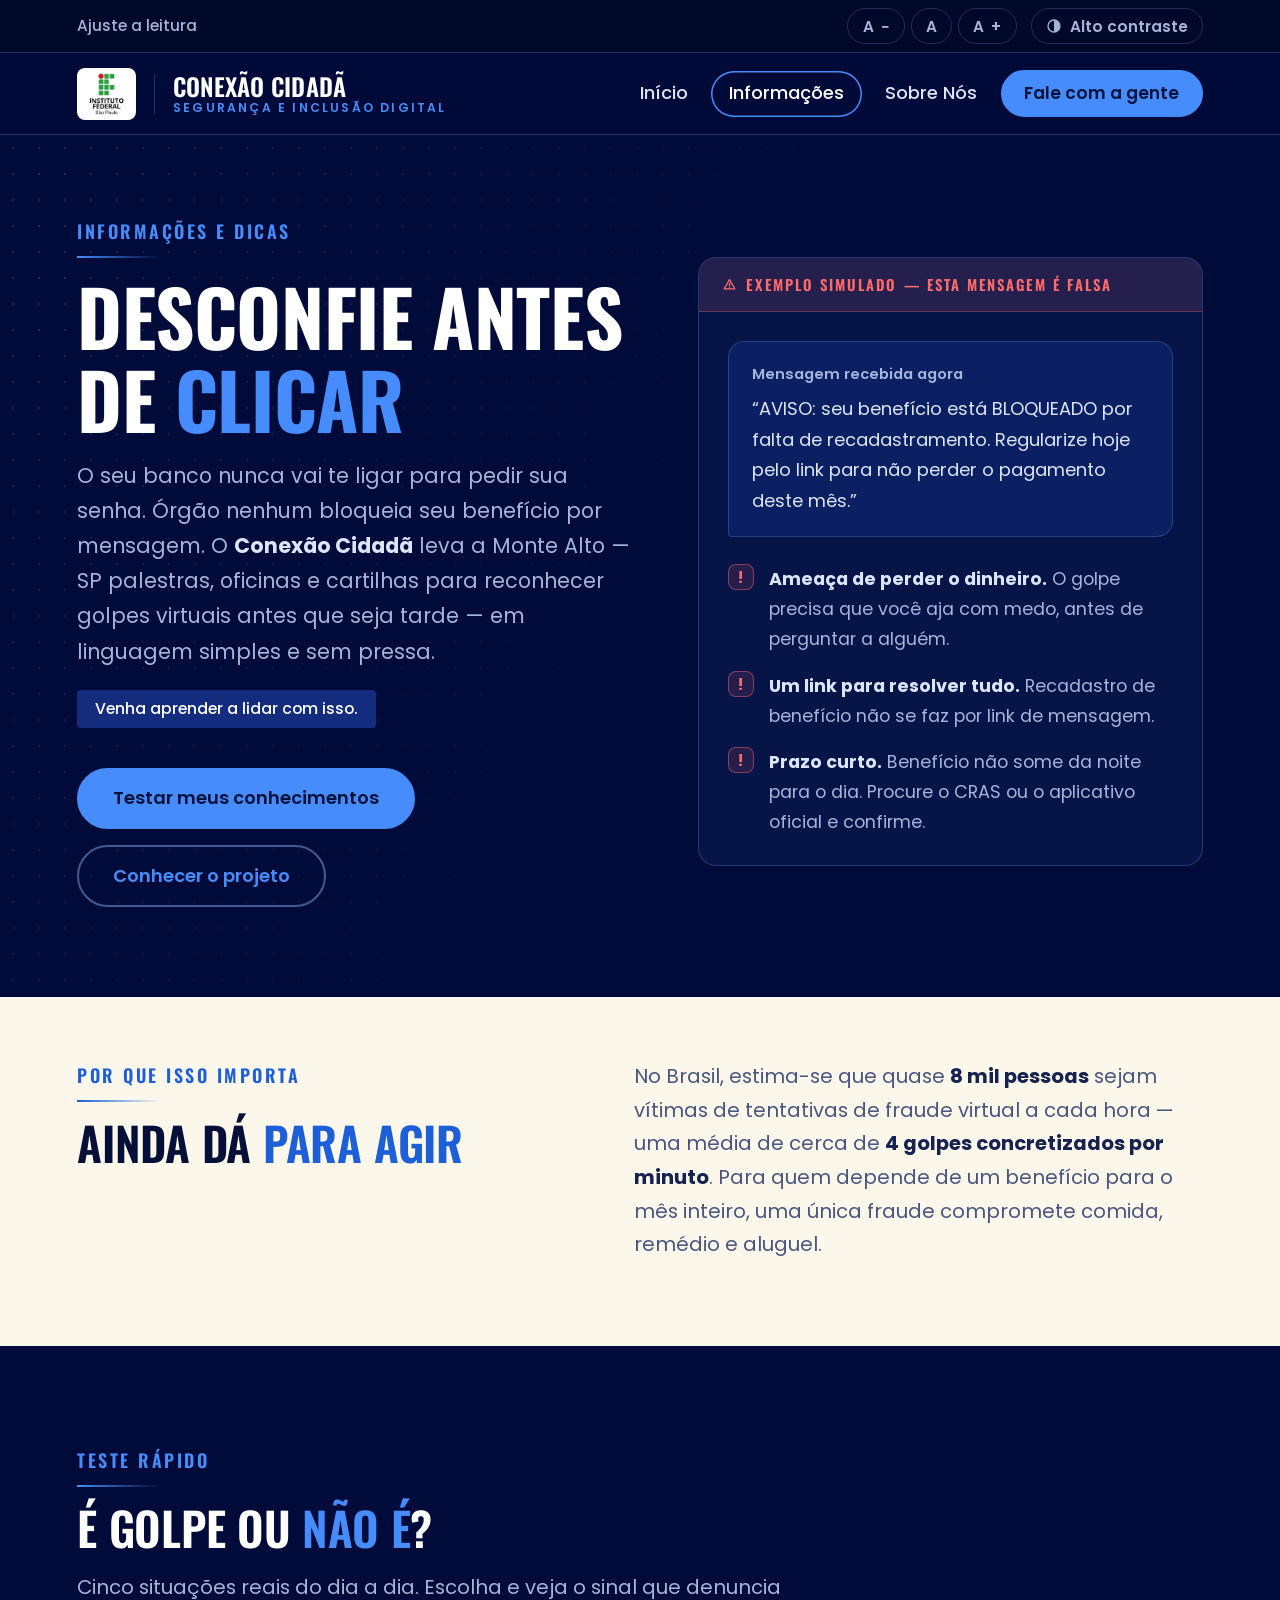
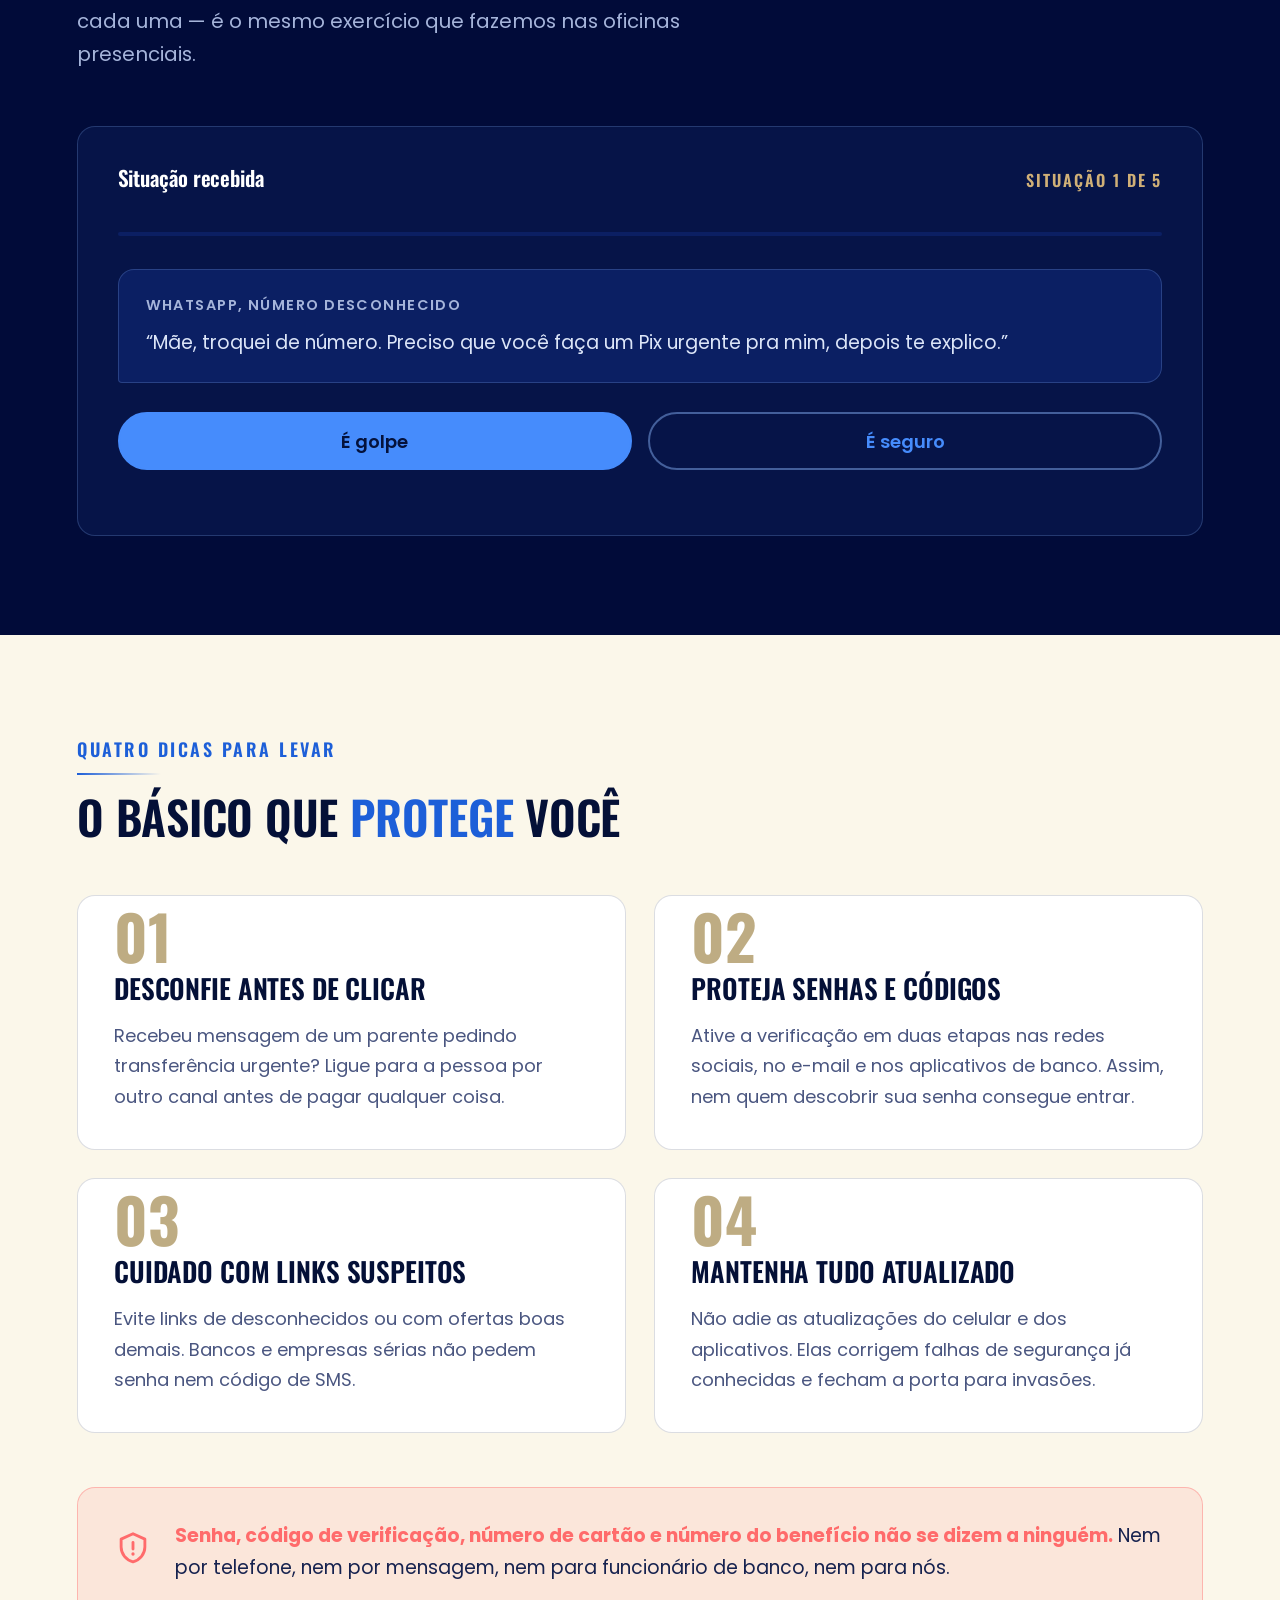
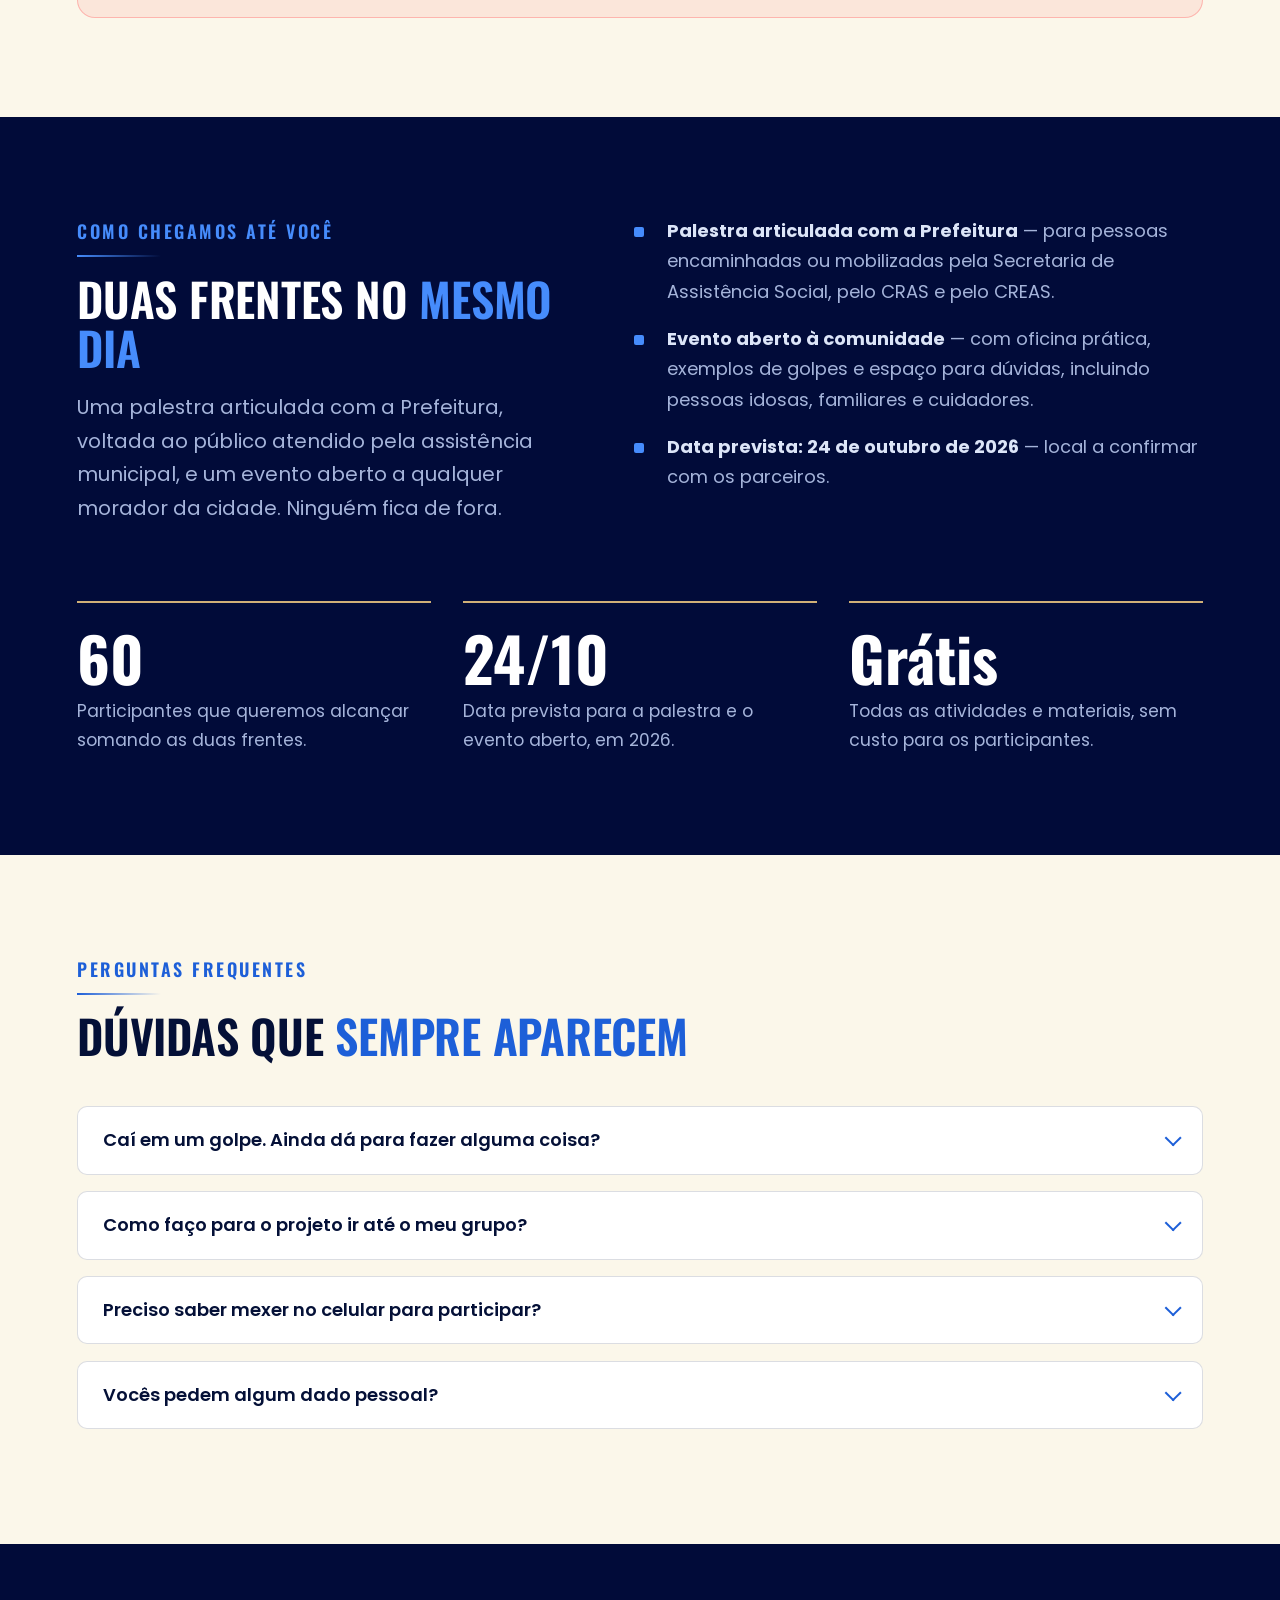
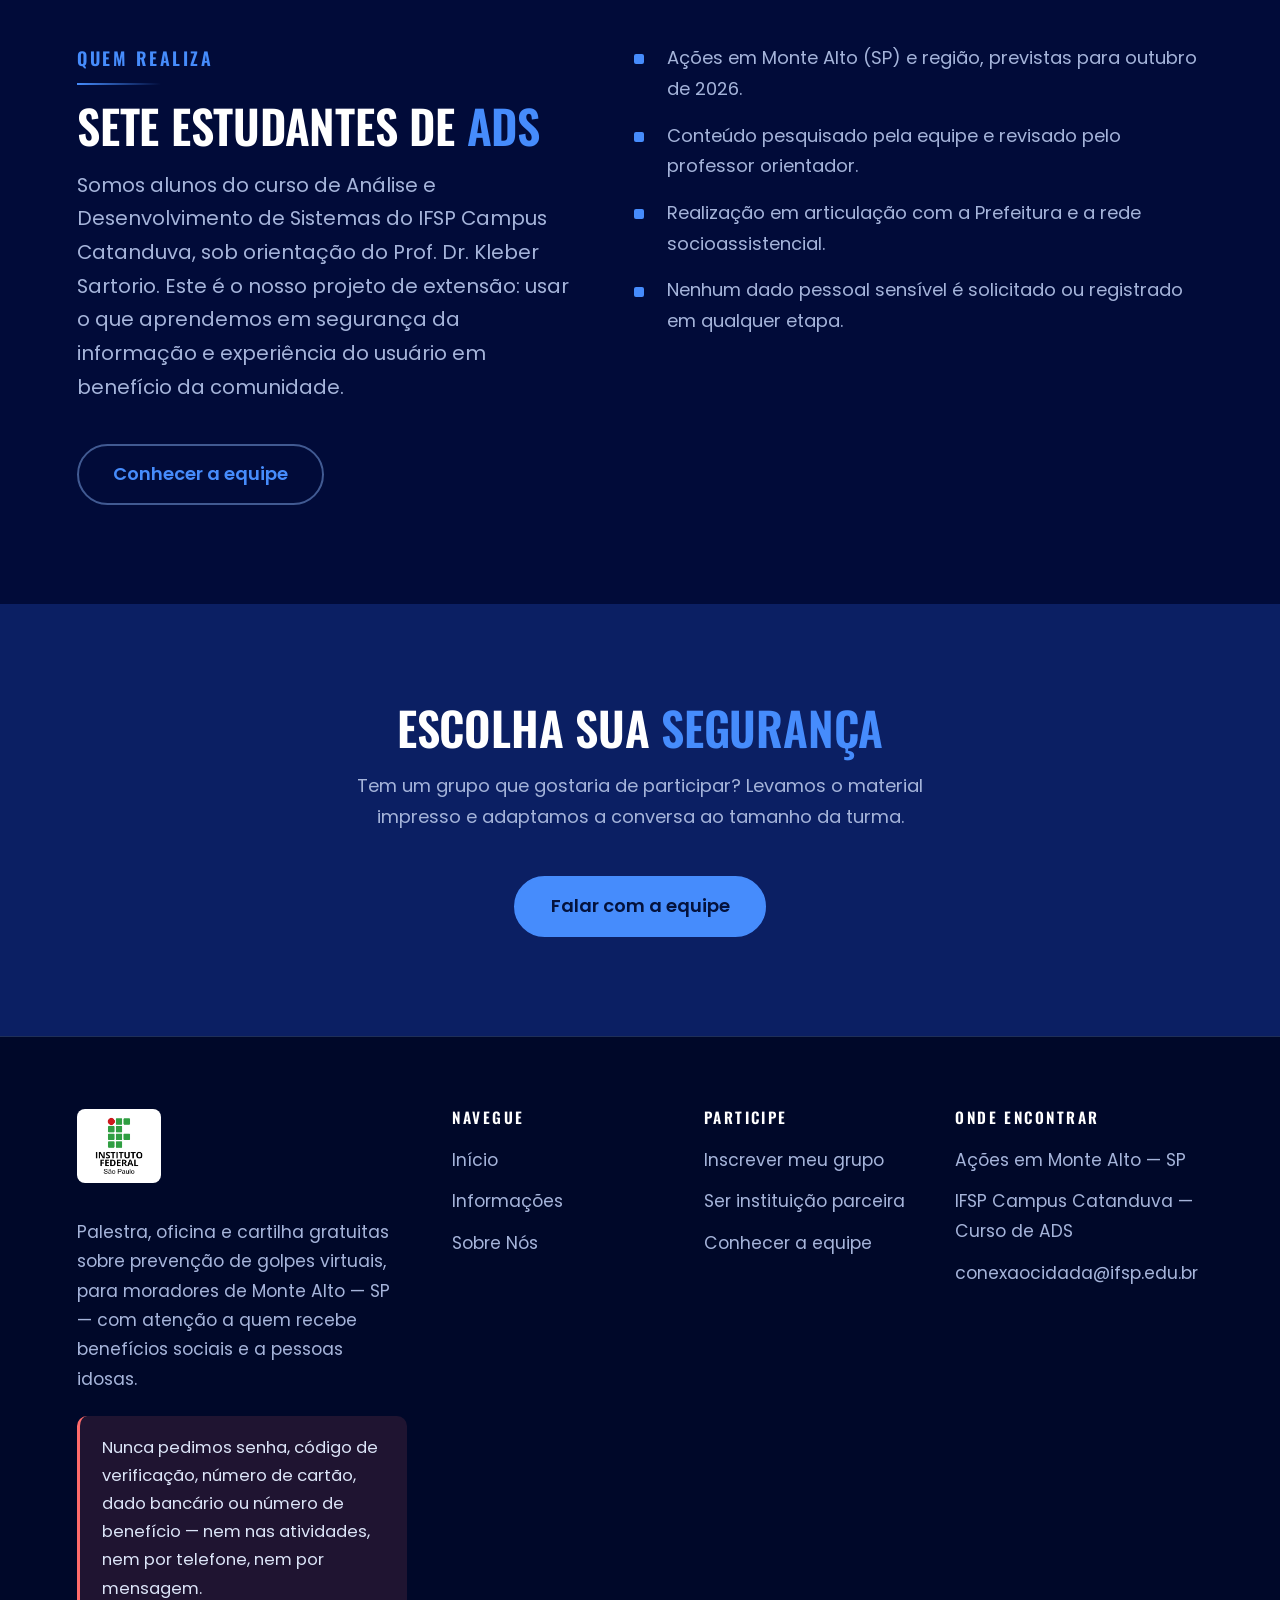
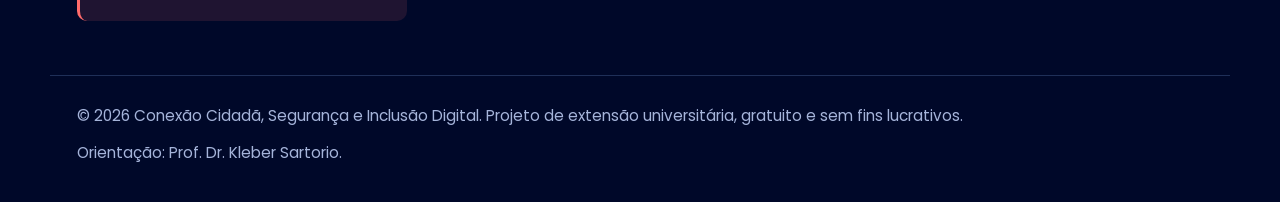
==== informacoes.html @ c086ee74 "Add files via upload" ====
<!DOCTYPE html>
<html lang="pt-BR">
<head>
<meta charset="UTF-8">
<meta name="viewport" content="width=device-width, initial-scale=1">
<meta name="description" content="Projeto de extensão do IFSP Catanduva que ensina moradores de Monte Alto-SP a reconhecer golpes virtuais e proteger dados, benefícios e dinheiro.">
<title>Informações — Conexão Cidadã</title>

<link rel="icon" href="img/favicon.ico" sizes="any">
<link rel="icon" href="img/favicon.png" type="image/png">
<link rel="apple-touch-icon" href="img/apple-touch-icon.png">
<meta name="theme-color" content="#010B39">

<link rel="preconnect" href="https://fonts.googleapis.com">
<link rel="preconnect" href="https://fonts.gstatic.com" crossorigin>
<link href="https://fonts.googleapis.com/css2?family=Oswald:wght@400;500;600;700&family=Poppins:wght@400;500;600;700&display=swap" rel="stylesheet">
<link rel="stylesheet" href="style.css">

<script>
/* Se uma imagem não carregar, tenta as outras extensões listadas em
   data-alternativas antes de desistir. Fica no <head> para funcionar
   mesmo que a imagem falhe antes do script.js carregar. */
function tentarOutraFoto(img) {
  var lista = (img.getAttribute("data-alternativas") || "").split(",").filter(Boolean);
  var i = parseInt(img.getAttribute("data-tentativa") || "0", 10);
  if (i < lista.length) {
    img.setAttribute("data-tentativa", i + 1);
    img.src = lista[i].trim();
  } else {
    var figura = img.closest("figure");
    if (figura) { figura.remove(); } else { img.remove(); }
  }
}
</script>
</head>
<body>

<a class="pular-link" href="#conteudo">Pular para o conteúdo</a>
<p id="aviso-acessibilidade" class="so-leitor-tela" role="status" aria-live="polite"></p>

<div class="barra-acesso">
  <div class="container barra-acesso__interna">
    <span class="barra-acesso__rotulo">Ajuste a leitura</span>
    <div class="controle-fonte" role="group" aria-label="Tamanho do texto">
      <button type="button" class="btn-acesso" data-fonte="diminuir" aria-label="Diminuir o tamanho do texto">A<span aria-hidden="true">−</span></button>
      <button type="button" class="btn-acesso" data-fonte="normal" aria-label="Voltar o texto ao tamanho normal">A</button>
      <button type="button" class="btn-acesso" data-fonte="aumentar" aria-label="Aumentar o tamanho do texto">A<span aria-hidden="true">+</span></button>
    </div>
    <button type="button" class="btn-acesso" data-contraste aria-pressed="false">
      <svg width="16" height="16" viewBox="0 0 24 24" fill="none" aria-hidden="true">
        <circle cx="12" cy="12" r="9" stroke="currentColor" stroke-width="2"/>
        <path d="M12 3.4a8.6 8.6 0 010 17.2z" fill="currentColor"/>
      </svg>
      Alto contraste
    </button>
  </div>
</div>

<header class="cabecalho">
  <div class="container cabecalho__interno">
    <div class="identidade">
      <span class="logo-ifsp"><img src="img/ifsp-logo.png" alt="Instituto Federal de São Paulo"></span>
      <span class="identidade__filete" aria-hidden="true"></span>
      <a class="marca" href="index.html">
        <span class="marca__texto"><strong>Conexão Cidadã</strong><small>Segurança e Inclusão Digital</small></span>
      </a>
    </div>
    <button type="button" class="botao-menu" data-menu aria-expanded="false" aria-controls="menu-principal">
      <span class="botao-menu__barras" aria-hidden="true"></span> Menu
    </button>
    <nav class="navegacao" id="menu-principal" aria-label="Navegação principal">
      <ul class="navegacao__lista">
        <li><a href="index.html" class="navegacao__link">Início</a></li><li><a href="informacoes.html" class="navegacao__link esta-ativo" aria-current="page">Informações</a></li><li><a href="sobrenos.html" class="navegacao__link">Sobre Nós</a></li><li><a href="mailto:conexaocidada@ifsp.edu.br" class="botao botao--pequeno">Fale com a gente</a></li>
      </ul>
    </nav>
  </div>
</header>

<main id="conteudo">

<!-- ============ ABERTURA ============ -->
<section class="abertura">
  <div class="container">
    <div class="abertura__grade">
      <div class="abertura__texto">
        <p class="rotulo">Informações e dicas</p>
        <h1 class="titulo-abertura">Desconfie antes<br>de <span class="realce">clicar</span></h1>
        <p class="texto-guia">
          O seu banco nunca vai te ligar para pedir sua senha. Órgão nenhum bloqueia seu benefício
          por mensagem. O <strong>Conexão Cidadã</strong> leva a Monte Alto — SP palestras, oficinas e cartilhas
          para reconhecer golpes virtuais antes que seja tarde — em linguagem simples e sem pressa.
        </p>
        <p><span class="etiqueta-solida">Venha aprender a lidar com isso.</span></p>
        <div class="acoes">
          <a class="botao" href="#quiz">Testar meus conhecimentos</a>
          <a class="botao botao--vazado" href="index.html">Conhecer o projeto</a>
        </div>
      </div>

      <div class="simulacao revelar">
        <p class="simulacao__topo">
          <svg width="15" height="15" viewBox="0 0 24 24" fill="none" aria-hidden="true">
            <path d="M12 4l8.5 15h-17L12 4z" stroke="currentColor" stroke-width="2" stroke-linejoin="round"/>
            <path d="M12 10v4" stroke="currentColor" stroke-width="2" stroke-linecap="round"/>
            <circle cx="12" cy="16.8" r="1" fill="currentColor"/>
          </svg>
          Exemplo simulado — esta mensagem é falsa
        </p>
        <div class="simulacao__corpo">
          <p class="simulacao__balao">
            <span class="simulacao__remetente">Mensagem recebida agora</span>
            “AVISO: seu benefício está BLOQUEADO por falta de recadastramento. Regularize hoje
            pelo link para não perder o pagamento deste mês.”
          </p>
          <ul class="simulacao__sinais">
            <li><strong>Ameaça de perder o dinheiro.</strong> O golpe precisa que você aja com medo, antes de perguntar a alguém.</li>
            <li><strong>Um link para resolver tudo.</strong> Recadastro de benefício não se faz por link de mensagem.</li>
            <li><strong>Prazo curto.</strong> Benefício não some da noite para o dia. Procure o CRAS ou o aplicativo oficial e confirme.</li>
          </ul>
        </div>
      </div>
    </div>
  </div>
</section>

<!-- ============ NÚMERO DE IMPACTO ============ -->
<section class="secao secao--compacta secao--clara">
  <div class="container">
    <div class="duas-colunas">
      <div class="duas-colunas__lado">
        <p class="rotulo">Por que isso importa</p>
        <h2 class="titulo-secao">Ainda dá <span class="realce">para agir</span></h2>
      </div>
      <div class="duas-colunas__lado">
        <p class="texto-guia">
          No Brasil, estima-se que quase <strong>8 mil pessoas</strong> sejam vítimas de tentativas de
          fraude virtual a cada hora — uma média de cerca de <strong>4 golpes concretizados por minuto</strong>.
          Para quem depende de um benefício para o mês inteiro, uma única fraude compromete comida,
          remédio e aluguel.
        </p>
      </div>
    </div>
  </div>
</section>

<!-- ============ QUIZ ============ -->
<section class="secao">
  <div class="container">
    <p class="rotulo">Teste rápido</p>
    <h2 class="titulo-secao titulo-secao--largo">É golpe ou <span class="realce">não é</span>?</h2>
    <p class="texto-guia">
      Cinco situações reais do dia a dia. Escolha e veja o sinal que denuncia cada uma —
      é o mesmo exercício que fazemos nas oficinas presenciais.
    </p>

    <div class="quiz" id="quiz">
      <div class="quiz__cabecalho">
        <h3 class="quiz__titulo" id="quiz-titulo">Situação recebida</h3>
        <span class="quiz__contador" data-contador>Situação 1 de 5</span>
      </div>
      <div class="quiz__barra"><div class="quiz__progresso" data-progresso></div></div>

      <div class="quiz__mensagem">
        <span class="quiz__canal" data-canal></span>
        <span data-texto tabindex="-1"></span>
      </div>

      <div class="quiz__opcoes" data-opcoes>
        <button type="button" class="botao" data-valor="golpe">É golpe</button>
        <button type="button" class="botao botao--vazado" data-valor="seguro">É seguro</button>
      </div>

      <div class="quiz__resposta" data-resposta hidden>
        <span class="quiz__veredito" data-veredito></span>
        <p class="quiz__explicacao" data-explicacao></p>
      </div>

      <div class="quiz__acoes" data-acoes hidden>
        <button type="button" class="botao" data-seguinte>Próxima situação</button>
      </div>

      <p class="quiz__placar" data-placar></p>
    </div>
  </div>
</section>

<!-- ============ DICAS ============ -->
<section class="secao secao--clara">
  <div class="container">
    <p class="rotulo">Quatro dicas para levar</p>
    <h2 class="titulo-secao titulo-secao--largo">O básico que <span class="realce">protege</span> você</h2>
    <div class="grade grade--2">
      <article class="cartao dica revelar">
            <span class="dica__numero" aria-hidden="true">01</span>
            <h3 class="dica__titulo">Desconfie antes de clicar</h3>
            <p>Recebeu mensagem de um parente pedindo transferência urgente? Ligue para a pessoa por outro canal antes de pagar qualquer coisa.</p>
          </article>
<article class="cartao dica revelar">
            <span class="dica__numero" aria-hidden="true">02</span>
            <h3 class="dica__titulo">Proteja senhas e códigos</h3>
            <p>Ative a verificação em duas etapas nas redes sociais, no e-mail e nos aplicativos de banco. Assim, nem quem descobrir sua senha consegue entrar.</p>
          </article>
<article class="cartao dica revelar">
            <span class="dica__numero" aria-hidden="true">03</span>
            <h3 class="dica__titulo">Cuidado com links suspeitos</h3>
            <p>Evite links de desconhecidos ou com ofertas boas demais. Bancos e empresas sérias não pedem senha nem código de SMS.</p>
          </article>
<article class="cartao dica revelar">
            <span class="dica__numero" aria-hidden="true">04</span>
            <h3 class="dica__titulo">Mantenha tudo atualizado</h3>
            <p>Não adie as atualizações do celular e dos aplicativos. Elas corrigem falhas de segurança já conhecidas e fecham a porta para invasões.</p>
          </article>
    </div>

    <div class="aviso">
      <span class="aviso__icone" aria-hidden="true">
        <svg width="38" height="38" viewBox="0 0 24 24" fill="none">
          <path d="M12 3l7.5 3.4v5c0 4.4-3.1 8.2-7.5 9.3-4.4-1.1-7.5-4.9-7.5-9.3v-5L12 3z" stroke="currentColor" stroke-width="1.8" stroke-linejoin="round"/>
          <path d="M12 8.5v4.2" stroke="currentColor" stroke-width="1.8" stroke-linecap="round"/>
          <circle cx="12" cy="15.8" r="1.05" fill="currentColor"/>
        </svg>
      </span>
      <p>
        <strong>Senha, código de verificação, número de cartão e número do benefício não se dizem a ninguém.</strong>
        Nem por telefone, nem por mensagem, nem para funcionário de banco, nem para nós.
      </p>
    </div>
  </div>
</section>

<!-- ============ DUAS FRENTES ============ -->
<section class="secao">
  <div class="container">
    <div class="duas-colunas">
      <div class="duas-colunas__lado">
        <p class="rotulo">Como chegamos até você</p>
        <h2 class="titulo-secao">Duas frentes no <span class="realce">mesmo dia</span></h2>
        <p class="texto-guia">
          Uma palestra articulada com a Prefeitura, voltada ao público atendido pela assistência
          municipal, e um evento aberto a qualquer morador da cidade. Ninguém fica de fora.
        </p>
      </div>
      <div class="duas-colunas__lado">
        <ul class="lista-marcada">
          <li><strong>Palestra articulada com a Prefeitura</strong> — para pessoas encaminhadas ou mobilizadas pela Secretaria de Assistência Social, pelo CRAS e pelo CREAS.</li>
          <li><strong>Evento aberto à comunidade</strong> — com oficina prática, exemplos de golpes e espaço para dúvidas, incluindo pessoas idosas, familiares e cuidadores.</li>
          <li><strong>Data prevista: 24 de outubro de 2026</strong> — local a confirmar com os parceiros.</li>
        </ul>
      </div>
    </div>

    <div class="numeros">
      <div class="numero revelar"><span class="numero__valor">60</span><p class="numero__rotulo">Participantes que queremos alcançar somando as duas frentes.</p></div>
      <div class="numero revelar"><span class="numero__valor">24/10</span><p class="numero__rotulo">Data prevista para a palestra e o evento aberto, em 2026.</p></div>
      <div class="numero revelar"><span class="numero__valor">Grátis</span><p class="numero__rotulo">Todas as atividades e materiais, sem custo para os participantes.</p></div>
    </div>
  </div>
</section>

<!-- ============ PERGUNTAS ============ -->
<section class="secao secao--clara">
  <div class="container">
    <p class="rotulo">Perguntas frequentes</p>
    <h2 class="titulo-secao titulo-secao--largo">Dúvidas que <span class="realce">sempre aparecem</span></h2>
    <div style="margin-top:2.5rem">
      <details class="pergunta">
            <summary>Caí em um golpe. Ainda dá para fazer alguma coisa?</summary>
            <div class="pergunta__corpo"><p>Dá, e quanto antes melhor. Ligue para o seu banco pelo número do cartão ou do extrato e peça o bloqueio e a contestação. Registre um boletim de ocorrência — pode ser feito pela delegacia eletrônica. Troque as senhas das contas envolvidas a partir de outro aparelho. E avise a família e os amigos, porque golpistas costumam usar sua conta para abordar seus contatos.</p><p>Cair em um golpe não é burrice. Essas fraudes são construídas para funcionar justamente com pessoas atentas, usando pressa e medo.</p></div>
          </details>
<details class="pergunta">
            <summary>Como faço para o projeto ir até o meu grupo?</summary>
            <div class="pergunta__corpo"><p>Escreva para <a href="mailto:conexaocidada@ifsp.edu.br">conexaocidada@ifsp.edu.br</a> contando quantas pessoas são, onde vocês se reúnem e qual o melhor horário. Atendemos grupos da rede socioassistencial, centros de convivência, igrejas, associações e grupos de bairro. Tudo é gratuito.</p></div>
          </details>
<details class="pergunta">
            <summary>Preciso saber mexer no celular para participar?</summary>
            <div class="pergunta__corpo"><p>Não. As atividades começam do começo e seguem no ritmo de quem está aprendendo. Quem quiser pode levar o próprio celular para treinar durante a oficina, mas não é obrigatório — quem preferir só assistir e levar a cartilha impressa também aproveita.</p></div>
          </details>
<details class="pergunta">
            <summary>Vocês pedem algum dado pessoal?</summary>
            <div class="pergunta__corpo"><p>Não pedimos senha, código de verificação, número de cartão, dado bancário, número de benefício nem documento — em nenhuma etapa, inclusive nos formulários de avaliação. Todos os exemplos usados nas oficinas são fictícios. Se alguém pedir esses dados em nosso nome, é golpe.</p></div>
          </details>
    </div>
  </div>
</section>

<!-- ============ QUEM REALIZA ============ -->
<section class="secao">
  <div class="container">
    <div class="duas-colunas">
      <div class="duas-colunas__lado">
        <p class="rotulo">Quem realiza</p>
        <h2 class="titulo-secao">Sete estudantes de <span class="realce">ADS</span></h2>
        <p class="texto-guia">
          Somos alunos do curso de Análise e Desenvolvimento de Sistemas do IFSP Campus Catanduva,
          sob orientação do Prof. Dr. Kleber Sartorio. Este é o nosso projeto de extensão: usar o que aprendemos
          em segurança da informação e experiência do usuário em benefício da comunidade.
        </p>
        <div class="acoes"><a class="botao botao--vazado" href="sobrenos.html">Conhecer a equipe</a></div>
      </div>
      <div class="duas-colunas__lado">
        <ul class="lista-marcada">
          <li>Ações em Monte Alto (SP) e região, previstas para outubro de 2026.</li>
          <li>Conteúdo pesquisado pela equipe e revisado pelo professor orientador.</li>
          <li>Realização em articulação com a Prefeitura e a rede socioassistencial.</li>
          <li>Nenhum dado pessoal sensível é solicitado ou registrado em qualquer etapa.</li>
        </ul>
      </div>
    </div>
  </div>
</section>

<!-- ============ CHAMADA ============ -->
<section class="secao secao--chamada">
  <div class="container chamada">
    <h2 class="titulo-secao chamada__titulo">Escolha sua <span class="realce">segurança</span></h2>
    <p class="chamada__texto">
      Tem um grupo que gostaria de participar? Levamos o material impresso e adaptamos a conversa
      ao tamanho da turma.
    </p>
    <a class="botao" href="mailto:conexaocidada@ifsp.edu.br?subject=Inscrever%20meu%20grupo">Falar com a equipe</a>
  </div>
</section>
</main>

<footer class="rodape">
  <div class="container rodape__topo">
    <div>
      <p class="rodape__logo"><span class="logo-ifsp"><img src="img/ifsp-logo.png" alt="Instituto Federal de São Paulo"></span></p>
      <p class="rodape__texto">
        Palestra, oficina e cartilha gratuitas sobre prevenção de golpes virtuais, para moradores
        de Monte Alto — SP — com atenção a quem recebe benefícios sociais e a pessoas idosas.
      </p>
      <p class="rodape__aviso">
        Nunca pedimos senha, código de verificação, número de cartão, dado bancário ou número de
        benefício — nem nas atividades, nem por telefone, nem por mensagem.
      </p>
    </div>
    <div>
      <h2 class="rodape__titulo">Navegue</h2>
      <ul class="rodape__lista">
        <li><a href="index.html">Início</a></li><li><a href="informacoes.html">Informações</a></li><li><a href="sobrenos.html">Sobre Nós</a></li>
      </ul>
    </div>
    <div>
      <h2 class="rodape__titulo">Participe</h2>
      <ul class="rodape__lista">
        <li><a href="mailto:conexaocidada@ifsp.edu.br?subject=Inscrever%20meu%20grupo">Inscrever meu grupo</a></li>
        <li><a href="mailto:conexaocidada@ifsp.edu.br?subject=Quero%20ser%20parceiro">Ser instituição parceira</a></li>
        <li><a href="sobrenos.html#equipe">Conhecer a equipe</a></li>
      </ul>
    </div>
    <div>
      <h2 class="rodape__titulo">Onde encontrar</h2>
      <ul class="rodape__lista">
        <li>Ações em Monte Alto — SP</li>
        <li>IFSP Campus Catanduva — Curso de ADS</li>
        <li><a href="mailto:conexaocidada@ifsp.edu.br">conexaocidada@ifsp.edu.br</a></li>
      </ul>
    </div>
  </div>
  <div class="container rodape__base">
    <p>© 2026 Conexão Cidadã, Segurança e Inclusão Digital. Projeto de extensão universitária, gratuito e sem fins lucrativos.</p>
    <p>Orientação: Prof. Dr. Kleber Sartorio.</p>
  </div>
</footer>

<script src="script.js"></script>
</body>
</html>
---- style.css ----
/* =========================================================
   CONEXÃO CIDADÃ — SEGURANÇA E INCLUSÃO DIGITAL
   Estética a partir do material de divulgação do projeto:
   azul-marinho profundo, azul elétrico e títulos condensados.

   01. Variáveis      06. Cabeçalho e menu   11. Rodapé
   02. Papéis de cor  07. Abertura           12. Animações
   03. Base           08. Blocos de conteúdo 13. Responsivo
   04. Tipografia     09. Quiz               14. Alto contraste
   05. Botões         10. Perguntas
   ========================================================= */

/* ---------------- 01. VARIÁVEIS ---------------- */
:root {
    --marinho-900: #010B39;
    --marinho-800: #061448;
    --marinho-700: #0B1F63;
    --marinho-600: #142C7E;
    --azul:        #468CFC;
    --azul-claro:  #8FBAFF;
    --creme:       #FBF7EA;
    --creme-2:     #F2ECD9;
    --vermelho:    #FF6B6B;
    --verde-ok:    #4ADE9B;
    --dourado:     #D0B077;   /* detalhe vindo da versão dourada das artes */
    --dourado-esc: #8A6A1F;

    --fonte-titulo: "Oswald", "Arial Narrow", sans-serif;
    --fonte-texto:  "Poppins", "Segoe UI", Arial, sans-serif;

    --largura: 1180px;
    --raio:    18px;
    --raio-p:  10px;
}

/* ---------------- 02. PAPÉIS DE COR ----------------
   Todo o site usa só as variáveis desta seção. O modo de
   alto contraste (seção 14) reescreve apenas elas.       */
:root {
    --sup-pagina:  var(--marinho-900);
    --sup-cartao:  var(--marinho-800);
    --sup-alta:    var(--marinho-700);
    --sup-clara:   var(--creme);

    --txt-titulo:  #FFFFFF;
    --txt-corpo:   #DCE5F8;
    --txt-suave:   #A5B4DA;
    --destaque:    var(--azul);

    --borda:       rgba(143, 186, 255, .22);
    --borda-forte: rgba(143, 186, 255, .45);

    --acao-fundo:  var(--azul);
    --acao-texto:  #04123C;
    --acao-hover:  #7FB4FF;

    --alerta:       var(--vermelho);
    --alerta-fundo: rgba(255, 107, 107, .12);
    --ok:           var(--verde-ok);
    --ok-fundo:     rgba(74, 222, 155, .12);

    --foco: #8FBAFF;

    /* Regra da paleta: azul é ação e navegação, dourado marca números
       (contagens, etapas, progresso). Nada além disso usa dourado. */
    --marcador: var(--dourado);
}

/* Seções de fundo claro invertem os papéis */
.secao--clara {
    --sup-pagina: var(--creme);
    --sup-cartao: #FFFFFF;
    --sup-alta:   var(--creme-2);
    --txt-titulo: #041037;
    --txt-corpo:  #16224F;
    --txt-suave:  #4A5680;
    --destaque:   #1D5FD8;
    --borda:      rgba(4, 16, 55, .14);
    --borda-forte: rgba(4, 16, 55, .3);
    --acao-texto: #FFFFFF;
    --acao-fundo: #1D5FD8;
    --acao-hover: #04123C;
    --marcador: var(--dourado-esc);   /* dourado escuro para contrastar no creme */
    background-color: var(--creme);
    color: var(--txt-corpo);
}

/* ---------------- 03. BASE ---------------- */
*, *::before, *::after { box-sizing: border-box; }

html {
    font-size: 112.5%;          /* 18px: o público lê melhor assim */
    scroll-behavior: smooth;
    scroll-padding-top: 6rem;
}

body {
    margin: 0;
    background-color: var(--marinho-900);
    color: var(--txt-corpo);
    font-family: var(--fonte-texto);
    font-size: 1rem;
    line-height: 1.7;
    -webkit-font-smoothing: antialiased;
}

img { max-width: 100%; height: auto; display: block; }

/* O atributo hidden precisa vencer qualquer display definido aqui */
[hidden] { display: none !important; }
a { color: var(--destaque); }

:focus-visible {
    outline: 3px solid var(--foco);
    outline-offset: 3px;
    border-radius: 4px;
}

.pular-link {
    position: absolute;
    left: -9999px;
    top: 0;
    z-index: 999;
    background-color: var(--azul);
    color: #04123C;
    font-weight: 600;
    padding: .9rem 1.4rem;
    border-radius: 0 0 var(--raio-p) 0;
}
.pular-link:focus { left: 0; }

.so-leitor-tela {
    position: absolute;
    width: 1px; height: 1px;
    padding: 0; margin: -1px;
    overflow: hidden;
    clip: rect(0 0 0 0);
    white-space: nowrap;
}

@media (prefers-reduced-motion: reduce) {
    html { scroll-behavior: auto; }
    *, *::before, *::after {
        animation-duration: .001ms !important;
        transition-duration: .001ms !important;
    }
}

/* ---------------- 04. TIPOGRAFIA ---------------- */
.container {
    width: 100%;
    max-width: var(--largura);
    margin: 0 auto;
    padding: 0 1.5rem;
}

.secao { padding: 5.5rem 0; position: relative; }
.secao--compacta { padding: 3.5rem 0; }

h1, h2, h3 {
    font-family: var(--fonte-titulo);
    color: var(--txt-titulo);
    font-weight: 600;
    line-height: 1.08;
    letter-spacing: -.005em;
    margin: 0 0 1rem;
}

.titulo-abertura {
    font-size: clamp(2.6rem, 6vw, 4.4rem);
    font-weight: 700;
    text-transform: uppercase;
}
.titulo-secao {
    font-size: clamp(1.9rem, 3.6vw, 2.9rem);
    font-weight: 600;
    text-transform: uppercase;
    max-width: 20ch;
}
.duas-colunas .titulo-secao, .titulo-secao--largo { max-width: none; }

/* Palavra destacada dentro do título, como no material impresso */
.realce { color: var(--destaque); }

/* Rótulo condensado com filete, igual ao "DICA 1" das artes */
.rotulo {
    font-family: var(--fonte-titulo);
    font-size: 1rem;
    font-weight: 600;
    letter-spacing: .14em;
    text-transform: uppercase;
    color: var(--destaque);
    margin: 0 0 .9rem;
}
.rotulo::after {
    content: "";
    display: block;
    width: 84px;
    height: 2px;
    margin-top: .5rem;
    background-image: linear-gradient(to right, var(--destaque), transparent);
}

/* Etiqueta sólida sobre fundo azul, como "Venha aprender a lidar com isso." */
.etiqueta-solida {
    display: inline-block;
    background-color: var(--marinho-600);
    color: #FFFFFF;
    font-size: .88rem;
    font-weight: 500;
    padding: .3rem 1rem;
    border-radius: 4px;
}
.secao--clara .etiqueta-solida { background-color: #1D5FD8; }

p { margin: 0 0 1.2rem; }
.texto-guia { font-size: 1.1rem; color: var(--txt-suave); max-width: 60ch; }
.texto-guia strong { color: var(--txt-corpo); }
.lista-limpa { list-style: none; margin: 0; padding: 0; }

.grade { display: grid; gap: 1.6rem; margin-top: 3rem; }
.grade--2 { grid-template-columns: repeat(2, 1fr); }
.grade--3 { grid-template-columns: repeat(3, 1fr); }
.grade--4 { grid-template-columns: repeat(4, 1fr); }

.duas-colunas {
    display: grid;
    grid-template-columns: 1fr 1.15fr;
    gap: 3.5rem;
    align-items: start;
}
.duas-colunas__lado > :first-child { margin-top: 0; }
.acoes { display: flex; flex-wrap: wrap; gap: .9rem; margin-top: 2.2rem; }

/* ---------------- 05. BOTÕES ---------------- */
.botao {
    display: inline-flex;
    align-items: center;
    justify-content: center;
    gap: .5rem;
    min-height: 52px;
    padding: .75rem 1.9rem;
    background-color: var(--acao-fundo);
    color: var(--acao-texto);
    font-family: var(--fonte-texto);
    font-size: 1rem;
    font-weight: 600;
    text-decoration: none;
    border: 2px solid var(--acao-fundo);
    border-radius: 999px;
    cursor: pointer;
    transition: background-color .2s ease, border-color .2s ease, transform .2s ease;
}
.botao:hover { background-color: var(--acao-hover); border-color: var(--acao-hover); transform: translateY(-2px); }
.botao--vazado { background-color: transparent; color: var(--destaque); border-color: var(--borda-forte); }
.botao--vazado:hover { background-color: transparent; border-color: var(--destaque); color: var(--acao-hover); }
.botao--pequeno { min-height: 44px; padding: .4rem 1.2rem; font-size: .95rem; }

/* ---------------- 06. CABEÇALHO E MENU ---------------- */
.barra-acesso {
    background-color: #000829;
    border-bottom: 1px solid var(--borda);
    font-size: .85rem;
    color: var(--txt-suave);
}
.barra-acesso__interna {
    display: flex;
    align-items: center;
    gap: .8rem;
    flex-wrap: wrap;
    padding-top: .45rem;
    padding-bottom: .45rem;
}
.barra-acesso__rotulo { margin-right: auto; font-weight: 500; }
.controle-fonte { display: flex; gap: .3rem; }

.btn-acesso {
    display: inline-flex;
    align-items: center;
    gap: .4rem;
    min-height: 36px;
    padding: .2rem .8rem;
    background-color: transparent;
    border: 1px solid var(--borda);
    border-radius: 999px;
    color: inherit;
    font-family: var(--fonte-texto);
    font-size: .85rem;
    font-weight: 600;
    cursor: pointer;
}
.btn-acesso:hover { background-color: rgba(143,186,255,.14); color: #FFFFFF; }
.btn-acesso[aria-pressed="true"] { background-color: var(--azul); color: #04123C; border-color: var(--azul); }

.cabecalho {
    position: sticky;
    top: 0;
    z-index: 60;
    background-color: rgba(1, 11, 57, .92);
    backdrop-filter: blur(10px);
    border-bottom: 1px solid var(--borda);
}
.cabecalho__interno {
    display: flex;
    align-items: center;
    justify-content: space-between;
    gap: 1rem;
    padding-top: .8rem;
    padding-bottom: .8rem;
}

.identidade { display: flex; align-items: center; gap: 1rem; }
.logo-ifsp {
    display: block;
    background-color: #FFFFFF;
    border-radius: 8px;
    padding: 5px;
    flex: none;
}
.logo-ifsp img { height: 42px; width: auto; }
.identidade__filete { width: 1px; height: 40px; background-color: var(--borda); flex: none; }

.marca { display: inline-flex; text-decoration: none; color: #FFFFFF; }
.marca__texto { display: flex; flex-direction: column; line-height: 1.15; }
.marca__texto strong {
    font-family: var(--fonte-titulo);
    font-size: 1.35rem;
    font-weight: 600;
    text-transform: uppercase;
    letter-spacing: .01em;
}
.marca__texto small {
    font-size: .68rem;
    font-weight: 600;
    letter-spacing: .18em;
    text-transform: uppercase;
    color: var(--azul);
}

.navegacao__lista { display: flex; align-items: center; gap: .3rem; list-style: none; margin: 0; padding: 0; }
.navegacao__link {
    display: inline-flex;
    align-items: center;
    min-height: 46px;
    padding: .3rem 1rem;
    border-radius: 999px;
    color: var(--txt-corpo);
    font-weight: 500;
    text-decoration: none;
}
.navegacao__link:hover { background-color: rgba(143,186,255,.12); color: #FFFFFF; }
.navegacao__link.esta-ativo { color: #FFFFFF; box-shadow: inset 0 0 0 1.5px var(--azul); }

.botao-menu {
    display: none;
    align-items: center;
    gap: .6rem;
    min-height: 46px;
    padding: .3rem 1.1rem;
    background-color: rgba(143,186,255,.12);
    border: 1px solid var(--borda);
    border-radius: 999px;
    color: #FFFFFF;
    font-family: var(--fonte-texto);
    font-size: 1rem;
    font-weight: 600;
    cursor: pointer;
}
.botao-menu__barras,
.botao-menu__barras::before,
.botao-menu__barras::after {
    display: block; width: 20px; height: 2px;
    background-color: currentColor; border-radius: 2px;
}
.botao-menu__barras { position: relative; }
.botao-menu__barras::before, .botao-menu__barras::after { content: ""; position: absolute; left: 0; }
.botao-menu__barras::before { top: -6px; }
.botao-menu__barras::after { top: 6px; }

/* ---------------- 07. ABERTURA ---------------- */
.abertura { padding: 4.5rem 0 5rem; position: relative; overflow: hidden; }

/* Grade de pontos discreta, como nas artes de divulgação */
.abertura::before {
    content: "";
    position: absolute;
    inset: 0;
    background-image: radial-gradient(circle, rgba(143,186,255,.16) 1.4px, transparent 1.4px);
    background-size: 26px 26px;
    -webkit-mask-image: linear-gradient(115deg, #000 0%, transparent 55%);
            mask-image: linear-gradient(115deg, #000 0%, transparent 55%);
    pointer-events: none;
}
.abertura > .container { position: relative; }
.abertura__grade { display: grid; grid-template-columns: 1.05fr .95fr; gap: 3.5rem; align-items: center; }
.abertura__texto .texto-guia { font-size: 1.15rem; }

/* ---------------- 08. BLOCOS DE CONTEÚDO ---------------- */
.cartao {
    background-color: var(--sup-cartao);
    border: 1px solid var(--borda);
    border-radius: var(--raio);
    padding: 2rem;
    transition: border-color .2s ease, transform .2s ease;
}
.cartao:hover { border-color: var(--borda-forte); transform: translateY(-3px); }
.cartao__icone {
    display: grid; place-items: center;
    width: 50px; height: 50px;
    border-radius: 14px;
    background-color: rgba(70,140,252,.16);
    color: var(--destaque);
    margin-bottom: 1.2rem;
}
.cartao__titulo { font-size: 1.4rem; text-transform: uppercase; }
.cartao p { margin-bottom: 0; color: var(--txt-suave); }
.cartao--alerta { border-color: rgba(255,107,107,.4); background-color: var(--alerta-fundo); }
.cartao--alerta .cartao__icone { background-color: rgba(255,107,107,.18); color: var(--alerta); }
.cartao--alerta .cartao__titulo { color: var(--alerta); }

/* Numeração grande, como as "DICAS" do carrossel */
.dica { position: relative; padding-top: .5rem; }
.dica__numero {
    font-family: var(--fonte-titulo);
    font-size: 3.4rem;
    font-weight: 700;
    line-height: 1;
    color: var(--marcador);
    opacity: .55;
    display: block;
    margin-bottom: .4rem;
}
.dica__titulo { font-size: 1.5rem; text-transform: uppercase; }
.dica p { color: var(--txt-suave); margin-bottom: 0; }

/* Mensagem falsa comentada */
.simulacao {
    background-color: var(--sup-cartao);
    border: 1px solid var(--borda);
    border-radius: var(--raio);
    overflow: hidden;
}
.simulacao__topo {
    display: flex; align-items: center; gap: .5rem;
    margin: 0;
    padding: .8rem 1.3rem;
    background-color: var(--alerta-fundo);
    border-bottom: 1px solid rgba(255,107,107,.3);
    color: var(--alerta);
    font-family: var(--fonte-titulo);
    font-size: .82rem;
    font-weight: 600;
    letter-spacing: .14em;
    text-transform: uppercase;
}
.simulacao__corpo { padding: 1.6rem; }
.simulacao__balao {
    background-color: var(--sup-alta);
    border: 1px solid var(--borda);
    border-radius: 16px 16px 16px 4px;
    padding: 1.1rem 1.3rem;
    margin: 0 0 1.5rem;
    color: var(--txt-corpo);
}
.simulacao__remetente {
    display: block;
    font-size: .82rem; font-weight: 600;
    color: var(--txt-suave);
    margin-bottom: .4rem;
}
.simulacao__sinais { list-style: none; margin: 0; padding: 0; display: grid; gap: .9rem; }
.simulacao__sinais li { position: relative; padding-left: 2.3rem; color: var(--txt-suave); font-size: .98rem; }
.simulacao__sinais li::before {
    content: "!";
    position: absolute; left: 0; top: 0;
    display: grid; place-items: center;
    width: 26px; height: 26px;
    border-radius: 8px;
    background-color: var(--alerta-fundo);
    border: 1px solid rgba(255,107,107,.45);
    color: var(--alerta);
    font-weight: 700; font-size: .85rem;
}
.simulacao__sinais strong { color: var(--txt-corpo); }

/* Aviso destacado */
.aviso {
    display: grid;
    grid-template-columns: auto 1fr;
    gap: 1.3rem;
    align-items: center;
    background-color: var(--alerta-fundo);
    border: 1px solid rgba(255,107,107,.4);
    border-radius: var(--raio);
    padding: 1.8rem 2rem;
    margin-top: 3rem;
}
.aviso__icone { color: var(--alerta); }
.aviso p { margin: 0; font-size: 1.05rem; color: var(--txt-corpo); }
.aviso strong { color: var(--alerta); }

/* Números */
.numeros { display: grid; grid-template-columns: repeat(3, 1fr); gap: 1.8rem; margin-top: 3rem; }
.numero { border-top: 2px solid var(--marcador); padding-top: 1.3rem; }
.numero__valor {
    display: block;
    font-family: var(--fonte-titulo);
    font-size: clamp(2.4rem, 5vw, 3.4rem);
    font-weight: 700;
    line-height: 1;
    color: var(--txt-titulo);
    margin-bottom: .5rem;
}
.numero__rotulo { margin: 0; color: var(--txt-suave); font-size: .96rem; }

/* Lista com marcador quadrado */
.lista-marcada { list-style: none; margin: 1.4rem 0 0; padding: 0; display: grid; gap: .9rem; }
.lista-marcada li { position: relative; padding-left: 1.8rem; color: var(--txt-suave); }
.lista-marcada li::before {
    content: ""; position: absolute; left: 0; top: .62em;
    width: 10px; height: 10px; border-radius: 2px;
    background-color: var(--destaque);
}
.lista-marcada strong { color: var(--txt-corpo); }

/* Objetivos numerados */
.objetivos {
    list-style: none; counter-reset: obj;
    margin: 3rem 0 0; padding: 0;
    display: grid; grid-template-columns: 1fr 1fr; gap: 1.8rem 3rem;
}
.objetivos li { counter-increment: obj; position: relative; padding-left: 3.4rem; color: var(--txt-suave); }
.objetivos li::before {
    content: counter(obj, decimal-leading-zero);
    position: absolute; left: 0; top: -.15em;
    font-family: var(--fonte-titulo); font-size: 1.5rem; font-weight: 700;
    color: var(--marcador);
}

/* Linha do tempo */
.fases { list-style: none; margin: 3rem 0 0; padding: 0; }
.fase { position: relative; padding: 0 0 2.4rem 2.3rem; border-left: 1px solid var(--borda); }
.fase:last-child { padding-bottom: 0; border-left-color: transparent; }
.fase::before {
    content: ""; position: absolute; left: -7px; top: .35em;
    width: 13px; height: 13px; border-radius: 3px;
    background-color: var(--marcador);
    box-shadow: 0 0 0 5px var(--sup-pagina);
}
.fase__periodo {
    display: block;
    font-family: var(--fonte-titulo);
    font-size: .85rem; font-weight: 600;
    letter-spacing: .12em; text-transform: uppercase;
    color: var(--marcador);
    margin-bottom: .3rem;
}
.fase__titulo { font-size: 1.35rem; text-transform: uppercase; }
.fase p { margin: 0; color: var(--txt-suave); }

/* Pessoas */
.pessoa {
    background-color: var(--sup-cartao);
    border: 1px solid var(--borda);
    border-radius: var(--raio);
    padding: 1.7rem;
}
.pessoa__topo { display: flex; align-items: center; gap: 1.1rem; margin-bottom: 1.1rem; }
.pessoa__foto {
    position: relative;
    display: grid; place-items: center;
    width: 72px; height: 72px;
    border-radius: 18px;
    overflow: hidden;
    background-color: var(--marinho-600);
    color: #FFFFFF;
    font-family: var(--fonte-titulo);
    font-size: 1.7rem; font-weight: 700;
    flex: none;
}
.pessoa__foto img { position: absolute; inset: 0; width: 100%; height: 100%; object-fit: cover; object-position: center 25%; }
.pessoa__nome { font-size: 1.2rem; margin-bottom: .15rem; text-transform: none; }
.pessoa__funcao {
    margin: 0;
    font-family: var(--fonte-titulo);
    font-size: .8rem; font-weight: 600;
    letter-spacing: .12em; text-transform: uppercase;
    color: var(--destaque);
}
.pessoa__bio { margin: 0; color: var(--txt-suave); font-size: .96rem; }
.pessoa--orientador { border-color: var(--borda-forte); }

/* Parceiros e ODS */
.parceiro {
    background-color: var(--sup-cartao);
    border: 1px solid var(--borda);
    border-left: 3px solid var(--destaque);
    border-radius: var(--raio-p);
    padding: 1.3rem 1.5rem;
}
.parceiro__nome { font-size: 1.1rem; margin-bottom: .3rem; text-transform: none; }
.parceiro__papel { margin: 0 0 .8rem; color: var(--txt-suave); font-size: .95rem; }
.lista-parceiros { display: grid; gap: 1rem; }
.etiqueta-pendente {
    display: inline-block;
    padding: .15rem .8rem;
    border-radius: 999px;
    border: 1px solid var(--borda-forte);
    color: var(--txt-suave);
    font-size: .8rem; font-weight: 500;
}
.ods { border-top: 2px solid var(--marcador); padding-top: 1.3rem; }
.ods__numero {
    display: block;
    font-family: var(--fonte-titulo);
    font-size: .85rem; font-weight: 600;
    letter-spacing: .14em; text-transform: uppercase;
    color: var(--marcador);
    margin-bottom: .3rem;
}
.ods__nome { font-size: 1.35rem; text-transform: uppercase; }
.ods p { margin: 0; color: var(--txt-suave); }

/* Faixa de foto larga */
.faixa-foto {
    margin: 3.5rem 0 0;
    border-radius: var(--raio);
    overflow: hidden;
    border: 1px solid var(--borda);
    background-color: var(--sup-cartao);
}
.faixa-foto img { width: 100%; height: auto; }
.faixa-foto figcaption {
    padding: 1rem 1.4rem;
    background-color: var(--sup-alta);
    color: var(--txt-suave);
    font-family: var(--fonte-titulo);
    font-size: .85rem;
    letter-spacing: .12em;
    text-transform: uppercase;
}

/* Chamada final */
.secao--chamada { background-color: var(--marinho-700); }
.chamada { text-align: center; }
.chamada__titulo { max-width: 22ch; margin-left: auto; margin-right: auto; }
.chamada__texto { color: var(--txt-suave); max-width: 54ch; margin: 0 auto 2.4rem; }

/* ---------------- 09. QUIZ "É GOLPE?" ---------------- */
.quiz {
    background-color: var(--sup-cartao);
    border: 1px solid var(--borda);
    border-radius: var(--raio);
    padding: 2.2rem;
    margin-top: 3rem;
}
.quiz__cabecalho {
    display: flex; align-items: baseline; justify-content: space-between;
    gap: 1rem; flex-wrap: wrap;
    margin-bottom: 1.4rem;
}
.quiz__contador {
    font-family: var(--fonte-titulo);
    font-size: .9rem; font-weight: 600;
    letter-spacing: .12em; text-transform: uppercase;
    color: var(--marcador);
}
.quiz__barra { height: 4px; border-radius: 999px; background-color: var(--sup-alta); overflow: hidden; margin-bottom: 1.8rem; }
.quiz__progresso { height: 100%; width: 0; background-color: var(--marcador); transition: width .35s ease; }

.quiz__mensagem {
    background-color: var(--sup-alta);
    border: 1px solid var(--borda);
    border-radius: 16px 16px 16px 4px;
    padding: 1.3rem 1.5rem;
    margin-bottom: 1.6rem;
    font-size: 1.05rem;
    color: var(--txt-corpo);
}
.quiz__canal {
    display: block;
    font-size: .8rem; font-weight: 600;
    letter-spacing: .1em; text-transform: uppercase;
    color: var(--txt-suave);
    margin-bottom: .5rem;
}
.quiz__opcoes { display: flex; gap: .9rem; flex-wrap: wrap; }
.quiz__opcoes .botao { flex: 1 1 200px; }

.quiz__resposta {
    margin-top: 1.6rem;
    padding: 1.3rem 1.5rem;
    border-radius: var(--raio-p);
    border: 1px solid var(--borda);
}
.quiz__resposta[hidden] { display: none; }
.quiz__resposta--certo  { background-color: var(--ok-fundo); border-color: rgba(74,222,155,.45); }
.quiz__resposta--errado { background-color: var(--alerta-fundo); border-color: rgba(255,107,107,.45); }
.quiz__veredito {
    display: block;
    font-family: var(--fonte-titulo);
    font-size: 1.2rem; font-weight: 600;
    text-transform: uppercase;
    margin-bottom: .4rem;
}
.quiz__resposta--certo  .quiz__veredito { color: var(--ok); }
.quiz__resposta--errado .quiz__veredito { color: var(--alerta); }
.quiz__explicacao { margin: 0 0 1.2rem; color: var(--txt-corpo); }
.quiz__acoes { margin-top: 1.6rem; }
.quiz__placar { margin-top: 1.4rem; color: var(--txt-suave); font-size: .95rem; }

/* ---------------- 10. PERGUNTAS FREQUENTES ---------------- */
.pergunta {
    border: 1px solid var(--borda);
    border-radius: var(--raio-p);
    background-color: var(--sup-cartao);
    margin-bottom: .9rem;
    overflow: hidden;
}
.pergunta > summary {
    display: flex; align-items: center; justify-content: space-between; gap: 1rem;
    min-height: 56px;
    padding: 1rem 1.4rem;
    cursor: pointer;
    font-weight: 600;
    color: var(--txt-titulo);
    list-style: none;
}
.pergunta > summary::-webkit-details-marker { display: none; }
.pergunta > summary::after {
    content: "";
    flex: none;
    width: 12px; height: 12px;
    border-right: 2px solid var(--destaque);
    border-bottom: 2px solid var(--destaque);
    transform: rotate(45deg) translateY(-3px);
    transition: transform .2s ease;
}
.pergunta[open] > summary::after { transform: rotate(-135deg) translateY(-3px); }
.pergunta > summary:hover { background-color: rgba(143,186,255,.08); }
.pergunta__corpo { padding: 0 1.4rem 1.3rem; color: var(--txt-suave); }
.pergunta__corpo > :last-child { margin-bottom: 0; }

/* ---------------- 11. RODAPÉ ---------------- */
.rodape {
    background-color: #000829;
    border-top: 1px solid var(--borda);
    padding-top: 4rem;
    color: var(--txt-suave);
}
.rodape__topo {
    display: grid;
    grid-template-columns: 1.6fr 1fr 1fr 1.2fr;
    gap: 2.5rem;
    padding-bottom: 3rem;
}
.rodape__logo { margin-bottom: 1.4rem; }
.rodape__logo .logo-ifsp { display: inline-block; padding: 8px; }
.rodape__logo .logo-ifsp img { height: 58px; }
.rodape__texto { font-size: .96rem; max-width: 38ch; }
.rodape__aviso {
    margin: 0;
    padding: 1rem 1.2rem;
    border-radius: var(--raio-p);
    background-color: var(--alerta-fundo);
    border-left: 3px solid var(--alerta);
    color: var(--txt-corpo);
    font-size: .92rem;
    max-width: 40ch;
}
.rodape__titulo {
    color: #FFFFFF;
    font-family: var(--fonte-titulo);
    font-size: .85rem; font-weight: 600;
    letter-spacing: .16em; text-transform: uppercase;
    margin-bottom: 1.1rem;
}
.rodape__lista { list-style: none; margin: 0; padding: 0; }
.rodape__lista li { margin-bottom: .7rem; font-size: .96rem; }
.rodape__lista a { color: var(--txt-suave); text-decoration: none; border-bottom: 1px solid transparent; }
.rodape__lista a:hover { color: #FFFFFF; border-bottom-color: var(--azul); }
.rodape__base {
    display: flex; justify-content: space-between; flex-wrap: wrap; gap: .6rem;
    padding-top: 1.5rem; padding-bottom: 2rem;
    border-top: 1px solid var(--borda);
    font-size: .85rem;
}
.rodape__base p { margin: 0; }

/* ---------------- 12. ANIMAÇÕES ---------------- */
.revelar { opacity: 0; transform: translateY(22px); transition: opacity .6s ease, transform .6s ease; }
.revelar.esta-visivel { opacity: 1; transform: none; }
@media (prefers-reduced-motion: reduce) {
    .revelar { opacity: 1; transform: none; }
}

/* ---------------- 13. RESPONSIVO ---------------- */
@media (max-width: 1000px) {
    .grade--4 { grid-template-columns: repeat(2, 1fr); }
    .grade--3 { grid-template-columns: repeat(2, 1fr); }
    .abertura__grade, .duas-colunas { grid-template-columns: 1fr; gap: 2.5rem; }
    .objetivos { grid-template-columns: 1fr; }
    .rodape__topo { grid-template-columns: repeat(2, 1fr); }
}
@media (max-width: 760px) {
    .botao-menu { display: inline-flex; }
    .navegacao { display: none; width: 100%; order: 3; }
    .navegacao.esta-aberto { display: block; }
    .navegacao__lista {
        flex-direction: column; align-items: stretch; gap: .2rem;
        padding: .8rem 0 .4rem;
        border-top: 1px solid var(--borda);
        margin-top: .8rem;
    }
    .navegacao__link { min-height: 54px; border-radius: var(--raio-p); }
    .navegacao__lista .botao { margin-top: .6rem; }
    .cabecalho__interno { flex-wrap: wrap; }
    .logo-ifsp img { height: 34px; }
    .marca__texto strong { font-size: 1.1rem; }

    .secao { padding: 3.5rem 0; }
    .abertura { padding: 3rem 0 3.5rem; }
    .grade--2, .grade--3, .grade--4 { grid-template-columns: 1fr; }
    .numeros { grid-template-columns: 1fr; }
    .aviso { grid-template-columns: 1fr; }
    .quiz { padding: 1.5rem; }
    .barra-acesso__rotulo { width: 100%; margin-right: 0; }
}
@media (max-width: 520px) {
    .rodape__topo { grid-template-columns: 1fr; }
    .identidade__filete { display: none; }
}

/* ---------------- 14. ALTO CONTRASTE ----------------
   Reescreve só os papéis da seção 02, então vale para
   o site inteiro, inclusive as seções claras.           */
body.alto-contraste,
body.alto-contraste .secao--clara {
    --sup-pagina: #000000;
    --sup-cartao: #000000;
    --sup-alta:   #1A1A1A;
    --sup-clara:  #000000;

    --txt-titulo: #FFFFFF;
    --txt-corpo:  #FFFFFF;
    --txt-suave:  #F2F2F2;
    --destaque:   #FFE14D;

    --borda:       #FFFFFF;
    --borda-forte: #FFFFFF;

    --acao-fundo: #FFE14D;
    --acao-texto: #000000;
    --acao-hover: #FFFFFF;

    --marcador:     #FFE14D;
    --alerta:       #FF9E9E;
    --alerta-fundo: #000000;
    --ok:           #7DFFC0;
    --ok-fundo:     #000000;
    --foco:         #FFE14D;

    background-color: #000000;
    color: #FFFFFF;
}
body.alto-contraste { background-color: #000000; }
body.alto-contraste .cabecalho,
body.alto-contraste .barra-acesso,
body.alto-contraste .rodape,
body.alto-contraste .secao--chamada { background-color: #000000; }
body.alto-contraste .cartao,
body.alto-contraste .pessoa,
body.alto-contraste .parceiro,
body.alto-contraste .quiz,
body.alto-contraste .pergunta,
body.alto-contraste .simulacao,
body.alto-contraste .aviso,
body.alto-contraste .faixa-foto { border-width: 2px; }
body.alto-contraste .pessoa__foto { background-color: #FFE14D; color: #000000; border: 2px solid #FFFFFF; }
body.alto-contraste .dica__numero { opacity: 1; }
body.alto-contraste .abertura::before { display: none; }
body.alto-contraste .botao:hover { background-color: #FFFFFF; border-color: #FFFFFF; color: #000000; }
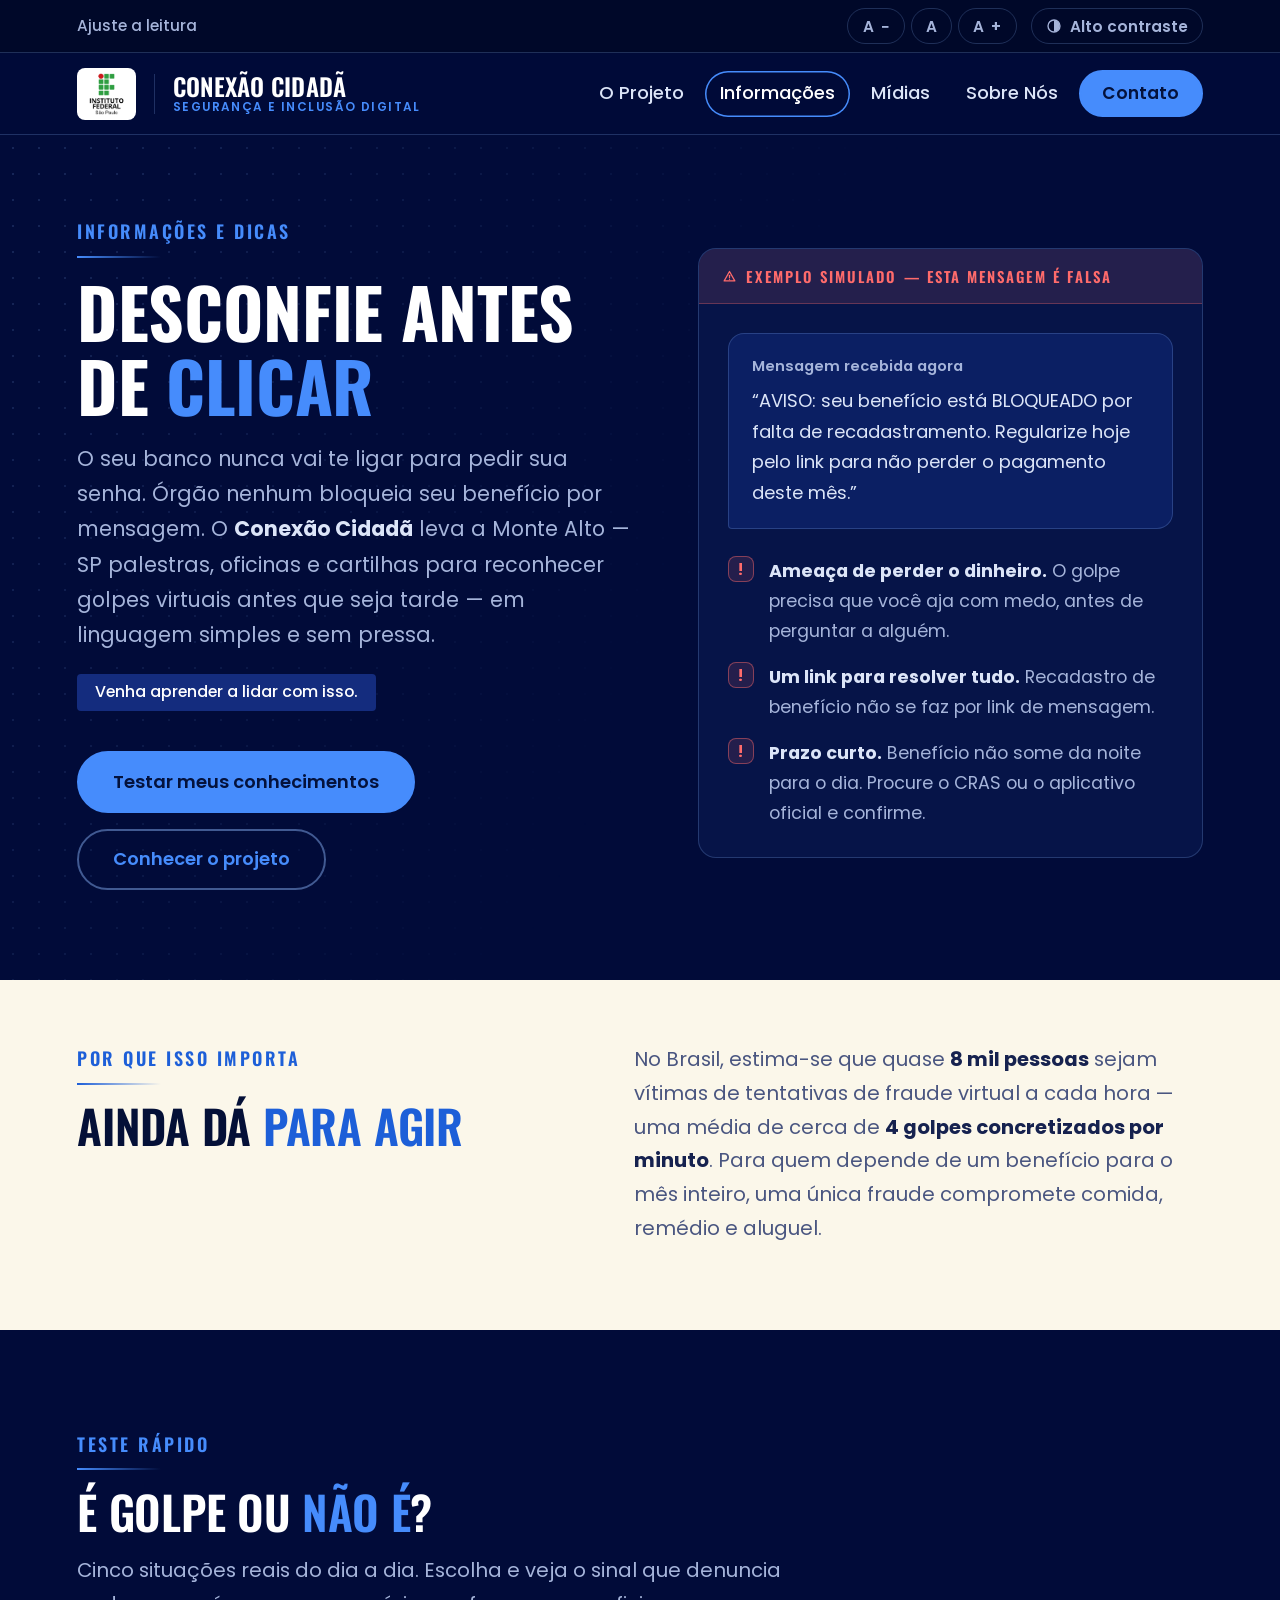
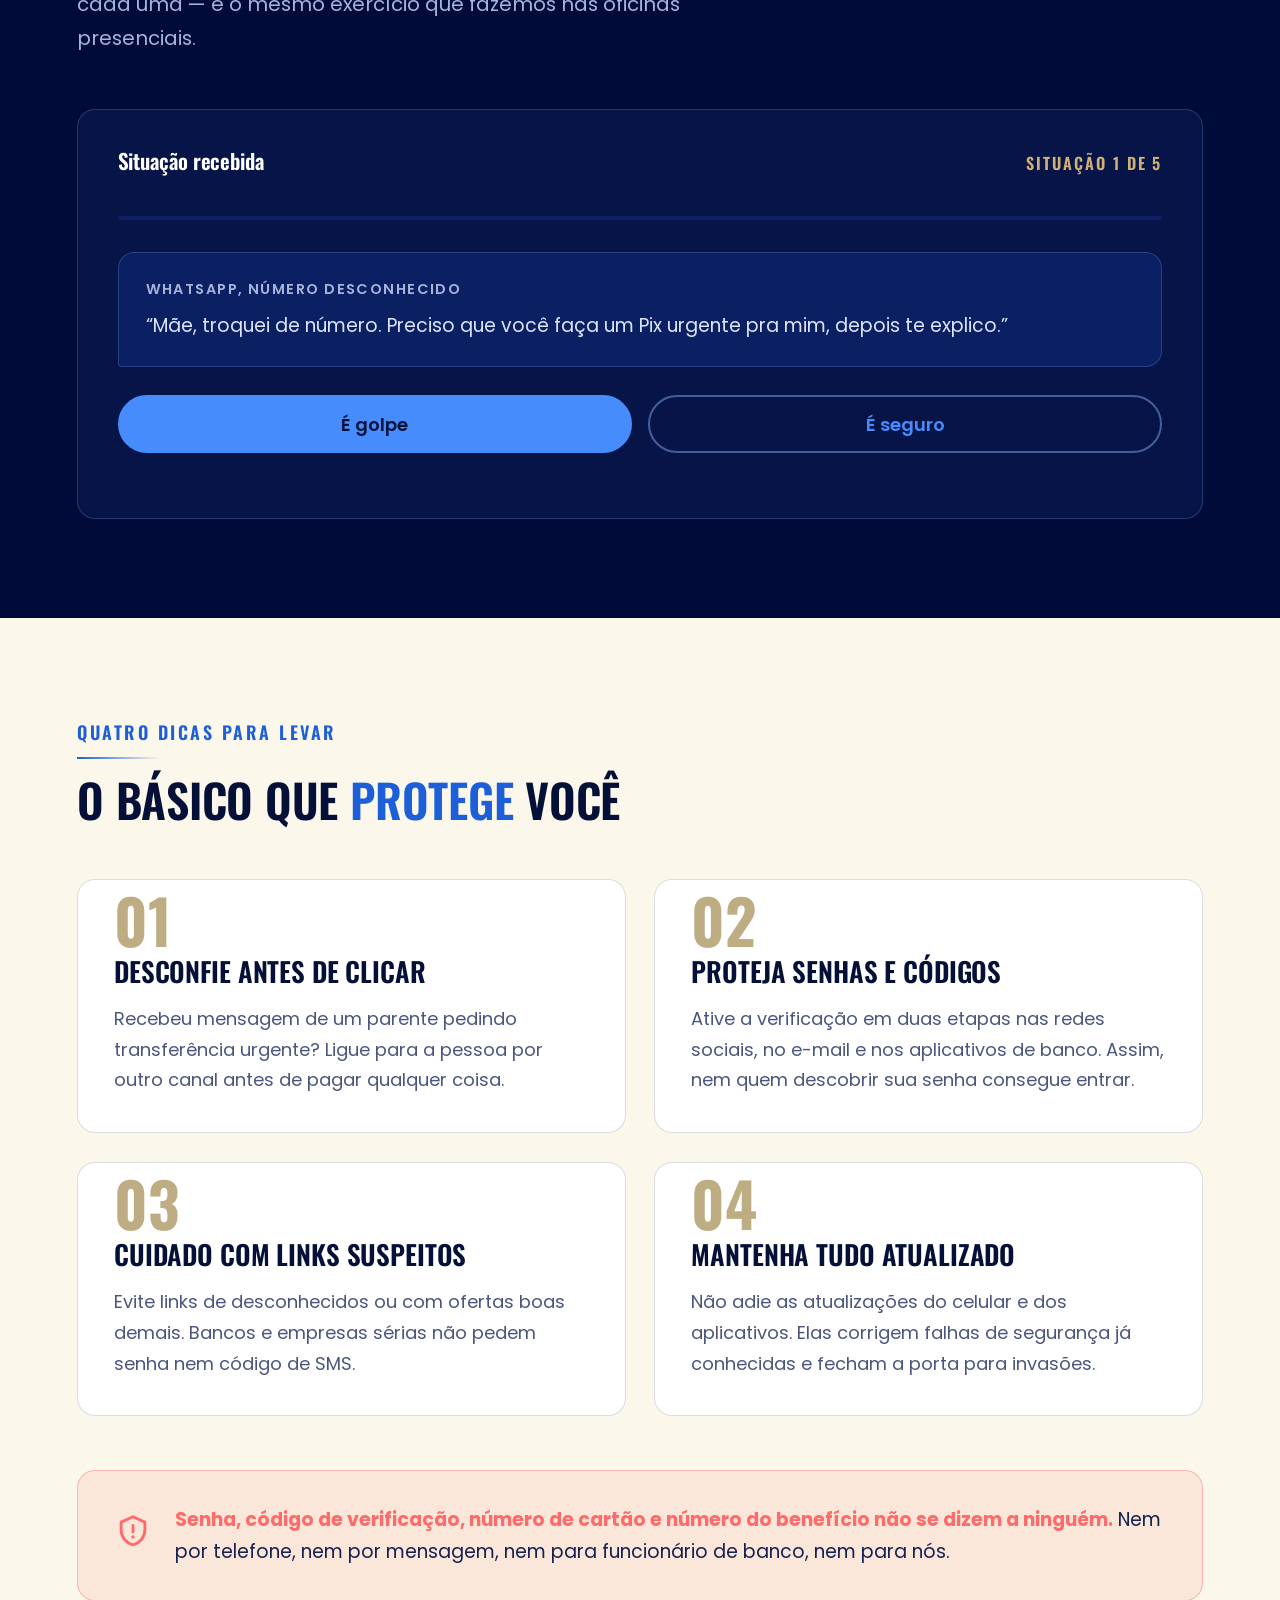
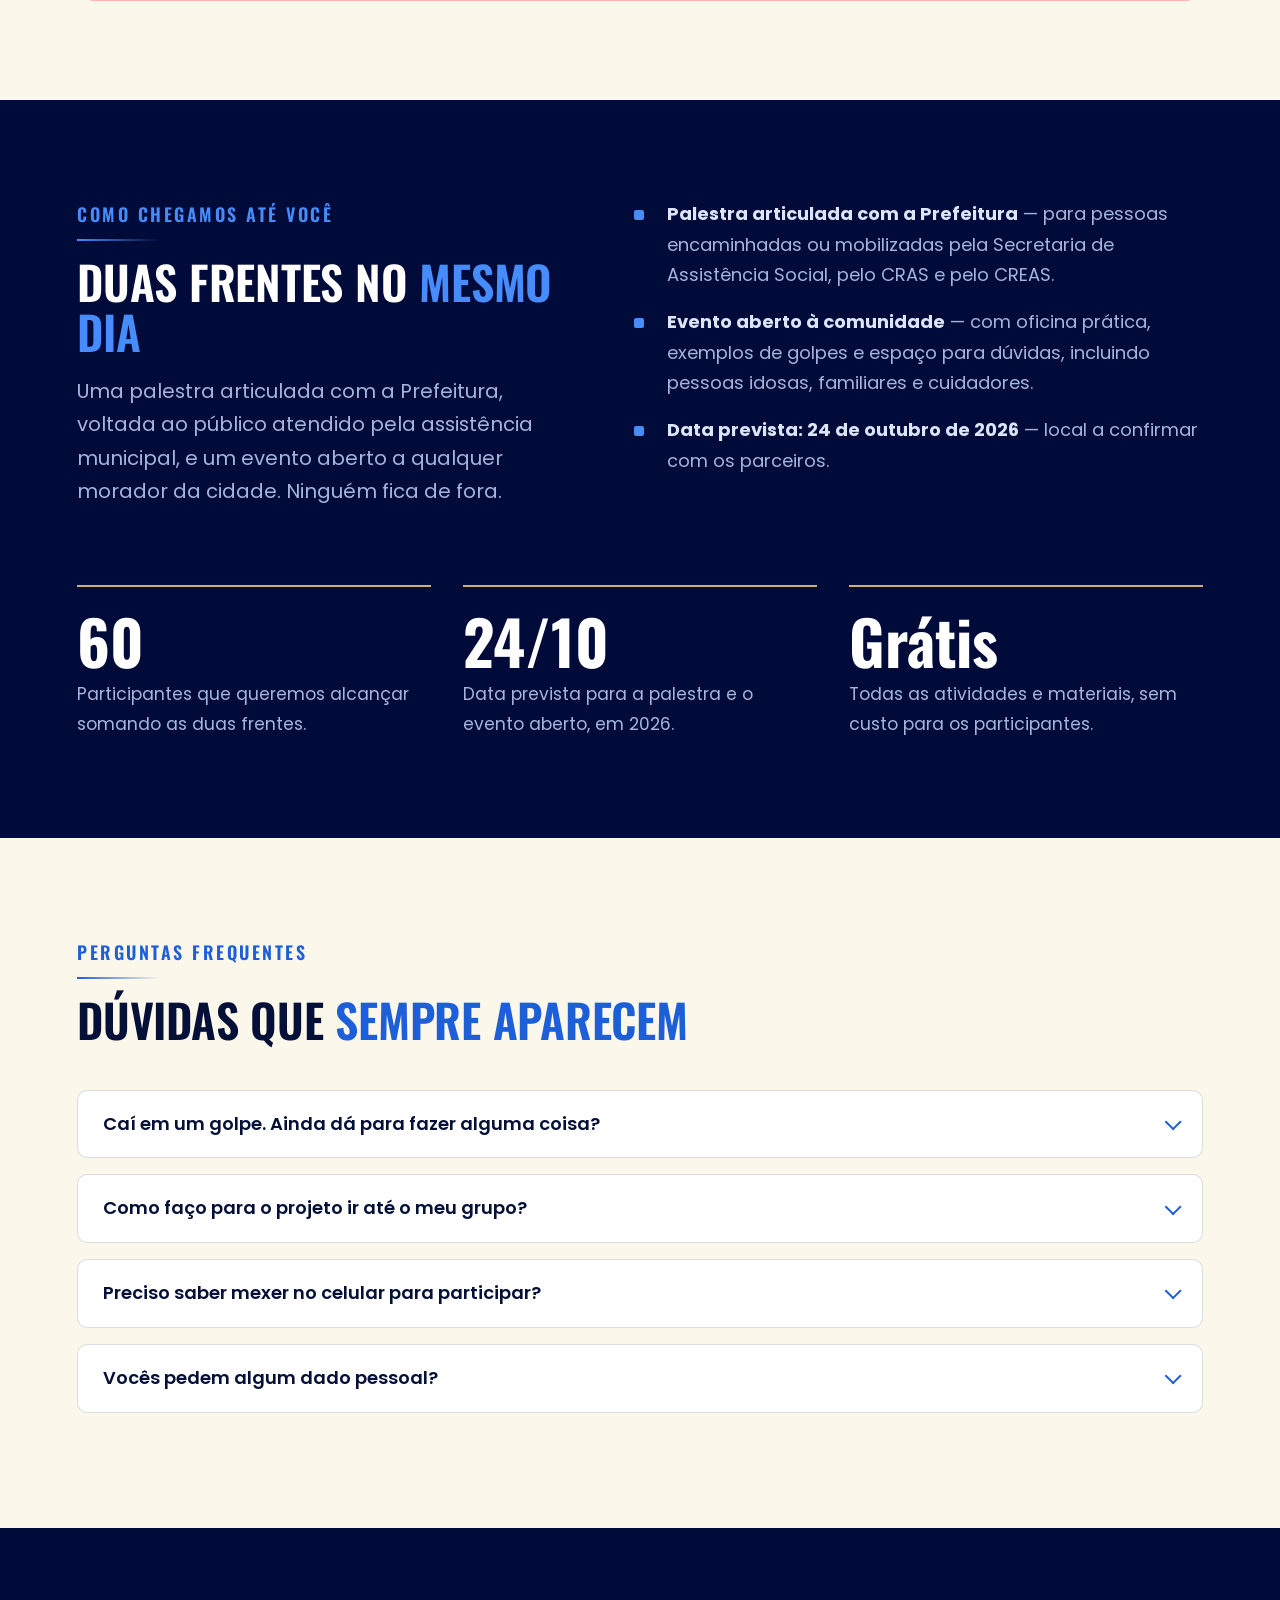
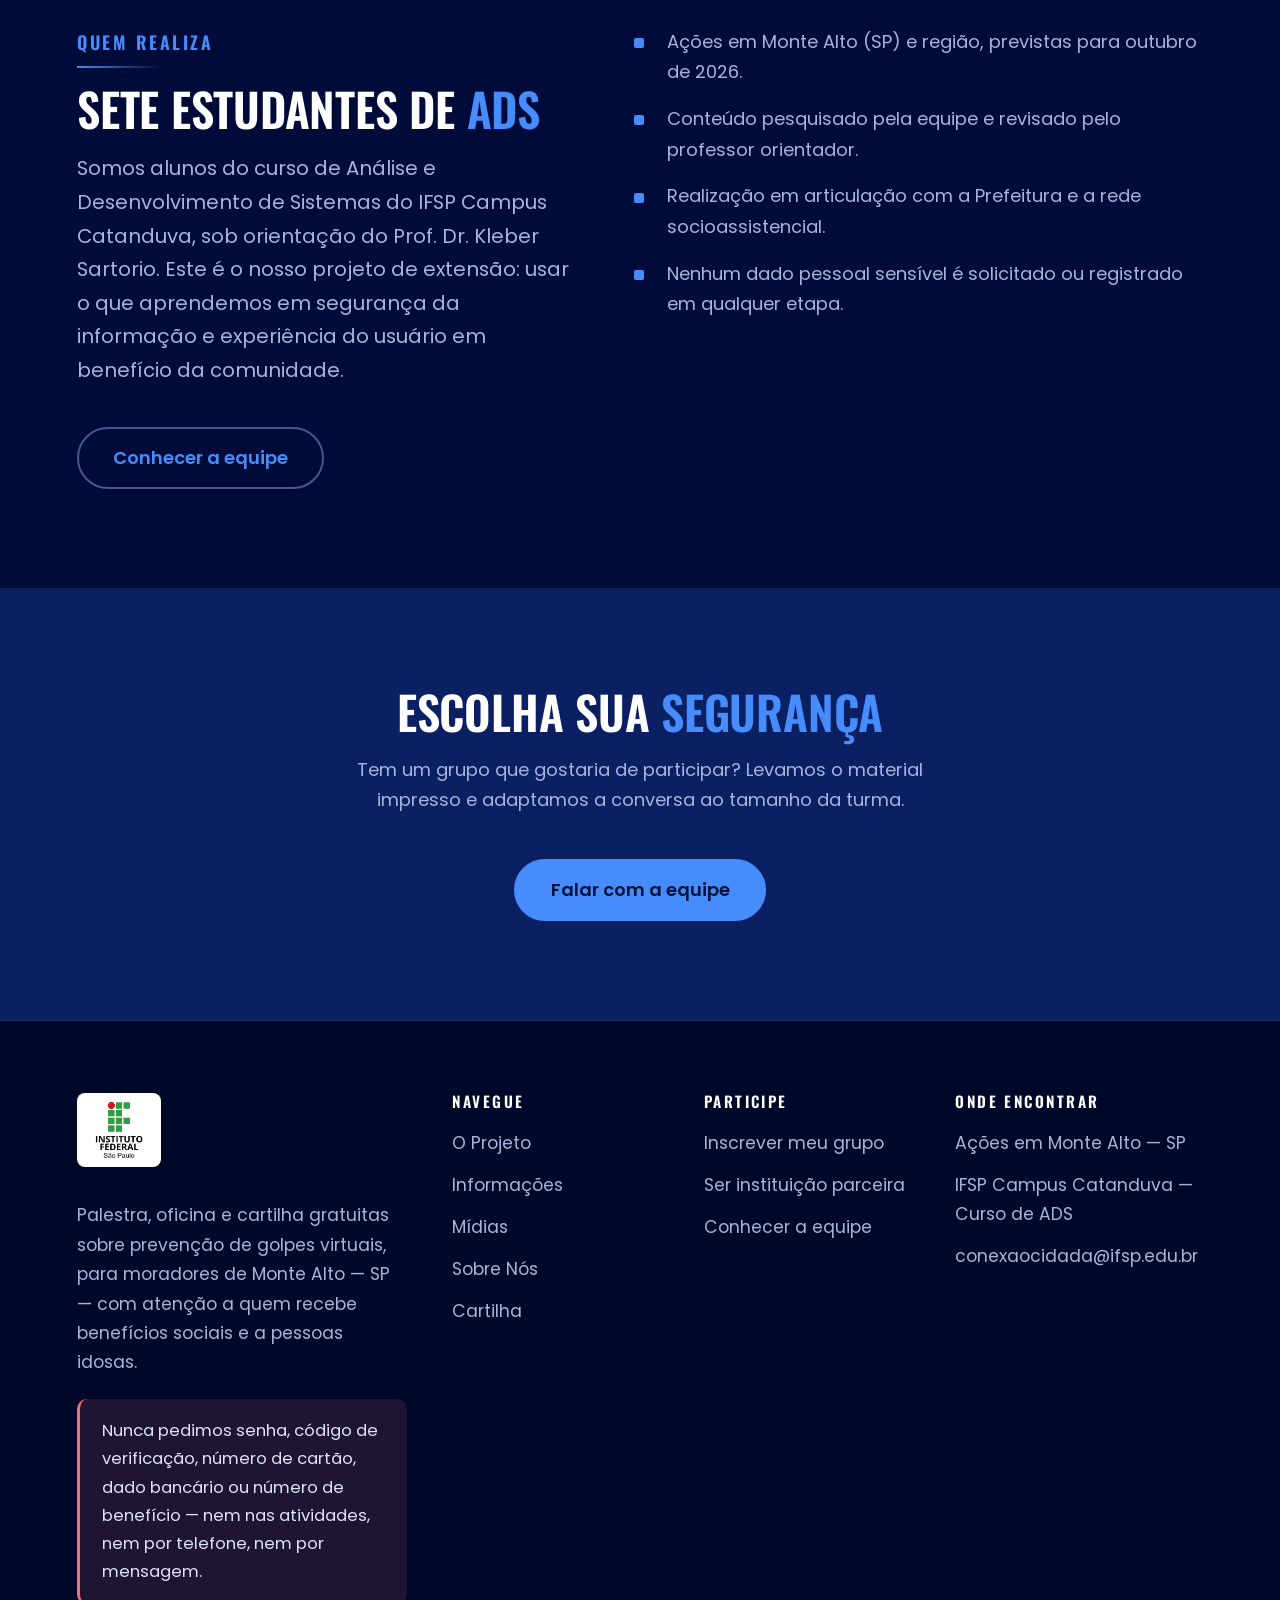
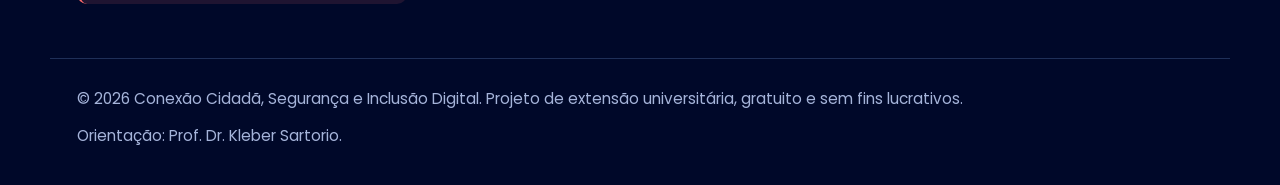
==== commit d8d3baf3: "Add files via upload" ====
--- a/informacoes.html
+++ b/informacoes.html
@@ -61,7 +61,7 @@
     <div class="identidade">
       <span class="logo-ifsp"><img src="img/ifsp-logo.png" alt="Instituto Federal de São Paulo"></span>
       <span class="identidade__filete" aria-hidden="true"></span>
-      <a class="marca" href="index.html">
+      <a class="marca" href="projeto.html">
         <span class="marca__texto"><strong>Conexão Cidadã</strong><small>Segurança e Inclusão Digital</small></span>
       </a>
     </div>
@@ -70,7 +70,11 @@
     </button>
     <nav class="navegacao" id="menu-principal" aria-label="Navegação principal">
       <ul class="navegacao__lista">
-        <li><a href="index.html" class="navegacao__link">Início</a></li><li><a href="informacoes.html" class="navegacao__link esta-ativo" aria-current="page">Informações</a></li><li><a href="sobrenos.html" class="navegacao__link">Sobre Nós</a></li><li><a href="mailto:conexaocidada@ifsp.edu.br" class="botao botao--pequeno">Fale com a gente</a></li>
+        <li><a href="projeto.html" class="navegacao__link">O Projeto</a></li>
+        <li><a href="informacoes.html" class="navegacao__link esta-ativo" aria-current="page">Informações</a></li>
+        <li><a href="midias.html" class="navegacao__link">Mídias</a></li>
+        <li><a href="sobrenos.html" class="navegacao__link">Sobre Nós</a></li>
+        <li><a href="mailto:conexaocidada@ifsp.edu.br" class="botao botao--pequeno">Contato</a></li>
       </ul>
     </nav>
   </div>
@@ -338,7 +342,7 @@
     <div>
       <h2 class="rodape__titulo">Navegue</h2>
       <ul class="rodape__lista">
-        <li><a href="index.html">Início</a></li><li><a href="informacoes.html">Informações</a></li><li><a href="sobrenos.html">Sobre Nós</a></li>
+        <li><a href="projeto.html">O Projeto</a></li><li><a href="informacoes.html">Informações</a></li><li><a href="midias.html">Mídias</a></li><li><a href="sobrenos.html">Sobre Nós</a></li><li><a href="index.html">Cartilha</a></li>
       </ul>
     </div>
     <div>
--- a/style.css
+++ b/style.css
@@ -167,7 +167,7 @@
 }
 
 .titulo-abertura {
-    font-size: clamp(2.6rem, 6vw, 4.4rem);
+    font-size: clamp(2.3rem, 5.4vw, 4rem);
     font-weight: 700;
     text-transform: uppercase;
 }
@@ -255,6 +255,7 @@
 .botao--vazado { background-color: transparent; color: var(--destaque); border-color: var(--borda-forte); }
 .botao--vazado:hover { background-color: transparent; border-color: var(--destaque); color: var(--acao-hover); }
 .botao--pequeno { min-height: 44px; padding: .4rem 1.2rem; font-size: .95rem; }
+.navegacao__lista .botao { white-space: nowrap; }
 
 /* ---------------- 06. CABEÇALHO E MENU ---------------- */
 .barra-acesso {
@@ -324,17 +325,19 @@
 .marca__texto { display: flex; flex-direction: column; line-height: 1.15; }
 .marca__texto strong {
     font-family: var(--fonte-titulo);
+    white-space: nowrap;
     font-size: 1.35rem;
     font-weight: 600;
     text-transform: uppercase;
     letter-spacing: .01em;
 }
 .marca__texto small {
-    font-size: .68rem;
+    font-size: .66rem;
     font-weight: 600;
-    letter-spacing: .18em;
+    letter-spacing: .12em;
     text-transform: uppercase;
     color: var(--azul);
+    white-space: nowrap;
 }
 
 .navegacao__lista { display: flex; align-items: center; gap: .3rem; list-style: none; margin: 0; padding: 0; }
@@ -342,7 +345,8 @@
     display: inline-flex;
     align-items: center;
     min-height: 46px;
-    padding: .3rem 1rem;
+    padding: .3rem .85rem;
+    white-space: nowrap;
     border-radius: 999px;
     color: var(--txt-corpo);
     font-weight: 500;
@@ -802,7 +806,9 @@
     .objetivos { grid-template-columns: 1fr; }
     .rodape__topo { grid-template-columns: repeat(2, 1fr); }
 }
-@media (max-width: 760px) {
+/* O menu recolhe cedo: são cinco itens mais o botão de contato, e eles
+   não cabem numa barra estreita — nem enquanto a fonte web ainda carrega. */
+@media (max-width: 1150px) {
     .botao-menu { display: inline-flex; }
     .navegacao { display: none; width: 100%; order: 3; }
     .navegacao.esta-aberto { display: block; }
@@ -815,6 +821,9 @@
     .navegacao__link { min-height: 54px; border-radius: var(--raio-p); }
     .navegacao__lista .botao { margin-top: .6rem; }
     .cabecalho__interno { flex-wrap: wrap; }
+}
+
+@media (max-width: 760px) {
     .logo-ifsp img { height: 34px; }
     .marca__texto strong { font-size: 1.1rem; }
 
@@ -880,3 +889,299 @@
 body.alto-contraste .dica__numero { opacity: 1; }
 body.alto-contraste .abertura::before { display: none; }
 body.alto-contraste .botao:hover { background-color: #FFFFFF; border-color: #FFFFFF; color: #000000; }
+
+
+/* ---------------------------------------------------------
+   15. CARROSSEL DA CARTILHA
+   --------------------------------------------------------- */
+.abertura__grade--cartilha { grid-template-columns: 1.15fr .85fr; align-items: center; }
+
+/* Cartão de aviso da abertura */
+.cartao-aviso {
+    background-color: var(--alerta-fundo);
+    border: 1px solid rgba(255, 107, 107, .4);
+    border-radius: var(--raio);
+    padding: 1.9rem;
+}
+.cartao-aviso__titulo {
+    font-size: 1.3rem;
+    text-transform: uppercase;
+    color: var(--alerta);
+    margin-bottom: .9rem;
+}
+.cartao-aviso p { color: var(--txt-corpo); margin-bottom: .9rem; }
+.cartao-aviso p:last-child { margin-bottom: 0; }
+.cartao-aviso strong { color: var(--alerta); }
+.cartao-aviso__pe {
+    padding-top: .9rem;
+    border-top: 1px solid rgba(255, 107, 107, .3);
+    font-size: .96rem;
+    color: var(--txt-suave);
+}
+
+/* Variante neutra, usada na página de mídias */
+.cartao-aviso--neutro {
+    background-color: var(--sup-cartao);
+    border-color: var(--borda);
+}
+.cartao-aviso--neutro .cartao-aviso__titulo { color: var(--destaque); }
+.cartao-aviso--neutro strong { color: var(--txt-corpo); }
+.selo-obra {
+    display: grid; place-items: center;
+    width: 54px; height: 54px;
+    border-radius: 15px;
+    background-color: rgba(70, 140, 252, .16);
+    color: var(--destaque);
+    margin-bottom: 1.1rem;
+}
+
+.carrossel {
+    margin-top: 2.5rem;
+    background-color: var(--sup-cartao);
+    border: 1px solid var(--borda);
+    border-radius: var(--raio);
+    padding: 1.8rem;
+}
+.carrossel__topo {
+    display: flex; align-items: center; justify-content: space-between;
+    gap: 1rem; flex-wrap: wrap;
+    margin-bottom: 1rem;
+}
+.carrossel__contador {
+    margin: 0;
+    font-family: var(--fonte-titulo);
+    font-size: .95rem; font-weight: 600;
+    letter-spacing: .12em; text-transform: uppercase;
+    color: var(--marcador);
+}
+.carrossel__setas { display: flex; gap: .6rem; }
+.carrossel__seta {
+    display: inline-flex; align-items: center; gap: .35rem;
+    min-height: 48px; padding: .4rem 1.1rem;
+    background-color: transparent;
+    border: 2px solid var(--borda-forte);
+    border-radius: 999px;
+    color: var(--destaque);
+    font-family: var(--fonte-texto); font-size: .95rem; font-weight: 600;
+    cursor: pointer;
+    transition: background-color .2s ease, border-color .2s ease;
+}
+.carrossel__seta:hover:not(:disabled) { border-color: var(--destaque); background-color: rgba(70,140,252,.1); }
+.carrossel__seta:disabled { opacity: .35; cursor: default; }
+
+.carrossel__barra {
+    height: 4px; border-radius: 999px;
+    background-color: var(--sup-alta);
+    overflow: hidden; margin-bottom: 1.8rem;
+}
+.carrossel__progresso {
+    height: 100%; width: 16.6%;
+    background-color: var(--marcador);
+    transition: width .35s ease;
+}
+
+/* Tipografia do conteúdo da cartilha escrito em texto */
+.painel__texto p { color: var(--txt-suave); }
+.painel__texto h4 {
+    font-family: var(--fonte-titulo);
+    font-size: 1.15rem; font-weight: 600;
+    text-transform: uppercase;
+    color: var(--txt-titulo);
+    margin: 1.6rem 0 .6rem;
+    display: flex; align-items: center; gap: .6rem;
+}
+.painel__num {
+    display: grid; place-items: center;
+    width: 30px; height: 30px; flex: none;
+    border-radius: 9px;
+    background-color: var(--marcador);
+    color: var(--marinho-900);
+    font-size: 1rem; font-weight: 700;
+}
+.painel__texto ul, .painel__numerada {
+    margin: 0 0 1rem;
+    padding-left: 1.3rem;
+    color: var(--txt-suave);
+}
+.painel__texto li { margin-bottom: .45rem; }
+.painel__texto strong { color: var(--txt-corpo); }
+.painel__protecao {
+    background-color: var(--sup-alta);
+    border-left: 3px solid var(--destaque);
+    border-radius: 0 var(--raio-p) var(--raio-p) 0;
+    padding: .8rem 1.1rem;
+    font-size: .95rem;
+}
+.painel__atencao {
+    background-color: var(--alerta-fundo);
+    border-left: 3px solid var(--alerta);
+    border-radius: 0 var(--raio-p) var(--raio-p) 0;
+    padding: .8rem 1.1rem;
+}
+.painel__atencao strong { color: var(--alerta); }
+.painel__ouro {
+    background-color: rgba(208, 176, 119, .14);
+    border: 1px solid var(--marcador);
+    border-radius: var(--raio-p);
+    padding: 1rem 1.2rem;
+    color: var(--txt-corpo);
+}
+.painel__ouro strong { color: var(--marcador); }
+.painel__credito { font-size: .9rem; margin-bottom: 0; }
+
+/* Uma lâmina do carrossel: a parte recortada da cartilha */
+.lamina { margin: 0; }
+.lamina a {
+    display: block;
+    border-radius: var(--raio-p);
+    overflow: hidden;
+    border: 1px solid var(--borda);
+    background-color: var(--marinho-900);
+    max-width: max-content;
+    margin: 0 auto;
+}
+.lamina img {
+    display: block;
+    width: auto; height: auto;
+    max-width: 100%;
+    max-height: 62vh;
+}
+.lamina__legenda {
+    margin-top: .9rem;
+    text-align: center;
+    font-family: var(--fonte-titulo);
+    font-size: 1.05rem; font-weight: 600;
+    letter-spacing: .04em; text-transform: uppercase;
+    color: var(--txt-titulo);
+}
+
+.carrossel__atalhos {
+    display: flex; justify-content: center; flex-wrap: wrap;
+    gap: .5rem;
+    margin-top: 2rem;
+    padding-top: 1.4rem;
+    border-top: 1px solid var(--borda);
+}
+.atalho {
+    min-height: 44px;
+    padding: .35rem 1rem;
+    background-color: transparent;
+    border: 1px solid var(--borda-forte);
+    border-radius: 999px;
+    color: var(--txt-suave);
+    font-family: var(--fonte-texto);
+    font-size: .92rem; font-weight: 600;
+    cursor: pointer;
+    white-space: nowrap;
+    transition: background-color .2s ease, color .2s ease, border-color .2s ease;
+}
+.atalho:hover { border-color: var(--destaque); color: var(--destaque); }
+.atalho[aria-current="true"] {
+    background-color: var(--marcador);
+    border-color: var(--marcador);
+    color: var(--marinho-900);
+}
+
+/* O palco mantém altura estável para a página não pular entre as partes */
+.carrossel__palco {
+    display: flex;
+    align-items: center;
+    justify-content: center;
+    min-height: 52vh;
+}
+
+.carrossel__nota {
+    margin-top: 1.4rem;
+    font-size: .96rem;
+    color: var(--txt-suave);
+}
+.cartao__acao { margin: 1.3rem 0 0; }
+
+/* ---------------------------------------------------------
+   16. PÁGINA DE MÍDIAS
+   --------------------------------------------------------- */
+.etapas { margin: 0; padding: 0; counter-reset: etp; }
+.etapa {
+    counter-increment: etp;
+    position: relative;
+    padding: 0 0 2rem 2.3rem;
+    border-left: 1px solid var(--borda);
+}
+.etapa:last-child { padding-bottom: 0; border-left-color: transparent; }
+.etapa::before {
+    content: "";
+    position: absolute; left: -7px; top: .4em;
+    width: 13px; height: 13px;
+    border-radius: 3px;
+    border: 2px solid var(--marcador);
+    background-color: var(--sup-pagina);
+}
+.etapa__quando {
+    display: block;
+    font-family: var(--fonte-titulo);
+    font-size: .82rem; font-weight: 600;
+    letter-spacing: .12em; text-transform: uppercase;
+    color: var(--marcador);
+    margin-bottom: .3rem;
+}
+.etapa__titulo { font-size: 1.3rem; text-transform: uppercase; margin-bottom: .4rem; }
+.etapa p { margin: 0; color: var(--txt-suave); }
+
+/* Cartão do que ainda não existe: contorno tracejado */
+.cartao--vazio {
+    border-style: dashed;
+    background-color: transparent;
+}
+.cartao--vazio:hover { transform: none; }
+
+/* ---------------------------------------------------------
+   17. AJUSTES RESPONSIVOS DAS SEÇÕES NOVAS
+   --------------------------------------------------------- */
+@media (max-width: 1000px) {
+    .abertura__grade--cartilha { grid-template-columns: 1fr; }
+    .painel { grid-template-columns: 1fr; gap: 1.6rem; }
+    .painel__figura { max-width: 330px; margin: 0 auto; }
+}
+@media (max-width: 760px) {
+    .carrossel { padding: 1.2rem; }
+    /* as partes ficam baixas numa tela estreita: a altura mínima do palco
+       acompanha, para não sobrar um vazio enorme em volta da imagem */
+    .carrossel__palco { min-height: 28vh; }
+    .lamina img { max-height: 58vh; }
+    .atalho { font-size: .86rem; padding: .35rem .8rem; }
+    .carrossel__topo { flex-direction: column; align-items: stretch; }
+    .carrossel__setas { justify-content: space-between; }
+    .carrossel__seta { flex: 1; justify-content: center; }
+    .painel__figura { max-width: 100%; }
+}
+
+/* Alto contraste */
+body.alto-contraste .cartao-aviso,
+body.alto-contraste .carrossel,
+body.alto-contraste .painel__figura a,
+body.alto-contraste .painel__ouro { border-width: 2px; }
+body.alto-contraste .painel__num,
+body.alto-contraste .selo-obra { background-color: #FFE14D; color: #000000; }
+body.alto-contraste .carrossel__ponto[aria-current="true"]::after { background-color: #FFE14D; }
+
+
+/* ---------------------------------------------------------
+   18. PÁGINA DA CARTILHA (independente do site principal)
+   --------------------------------------------------------- */
+.cabecalho--simples .cabecalho__interno { justify-content: space-between; }
+.cabecalho--simples .marca { cursor: default; }
+.abertura--cartilha { padding-bottom: 3rem; }
+.abertura--cartilha .texto-guia { max-width: 56ch; }
+
+.rodape--simples { padding-top: 0; }
+.rodape--simples .rodape__base {
+    border-top: none;
+    padding-top: 2rem;
+}
+
+.texto-cartilha { margin-top: 2.5rem; }
+.texto-cartilha .pergunta { margin-bottom: 1rem; }
+.texto-cartilha .pergunta__corpo > :last-child { margin-bottom: 0; }
+
+body.alto-contraste .atalho[aria-current="true"] { background-color: #FFE14D; color: #000000; }
+body.alto-contraste .lamina a { border-width: 2px; }
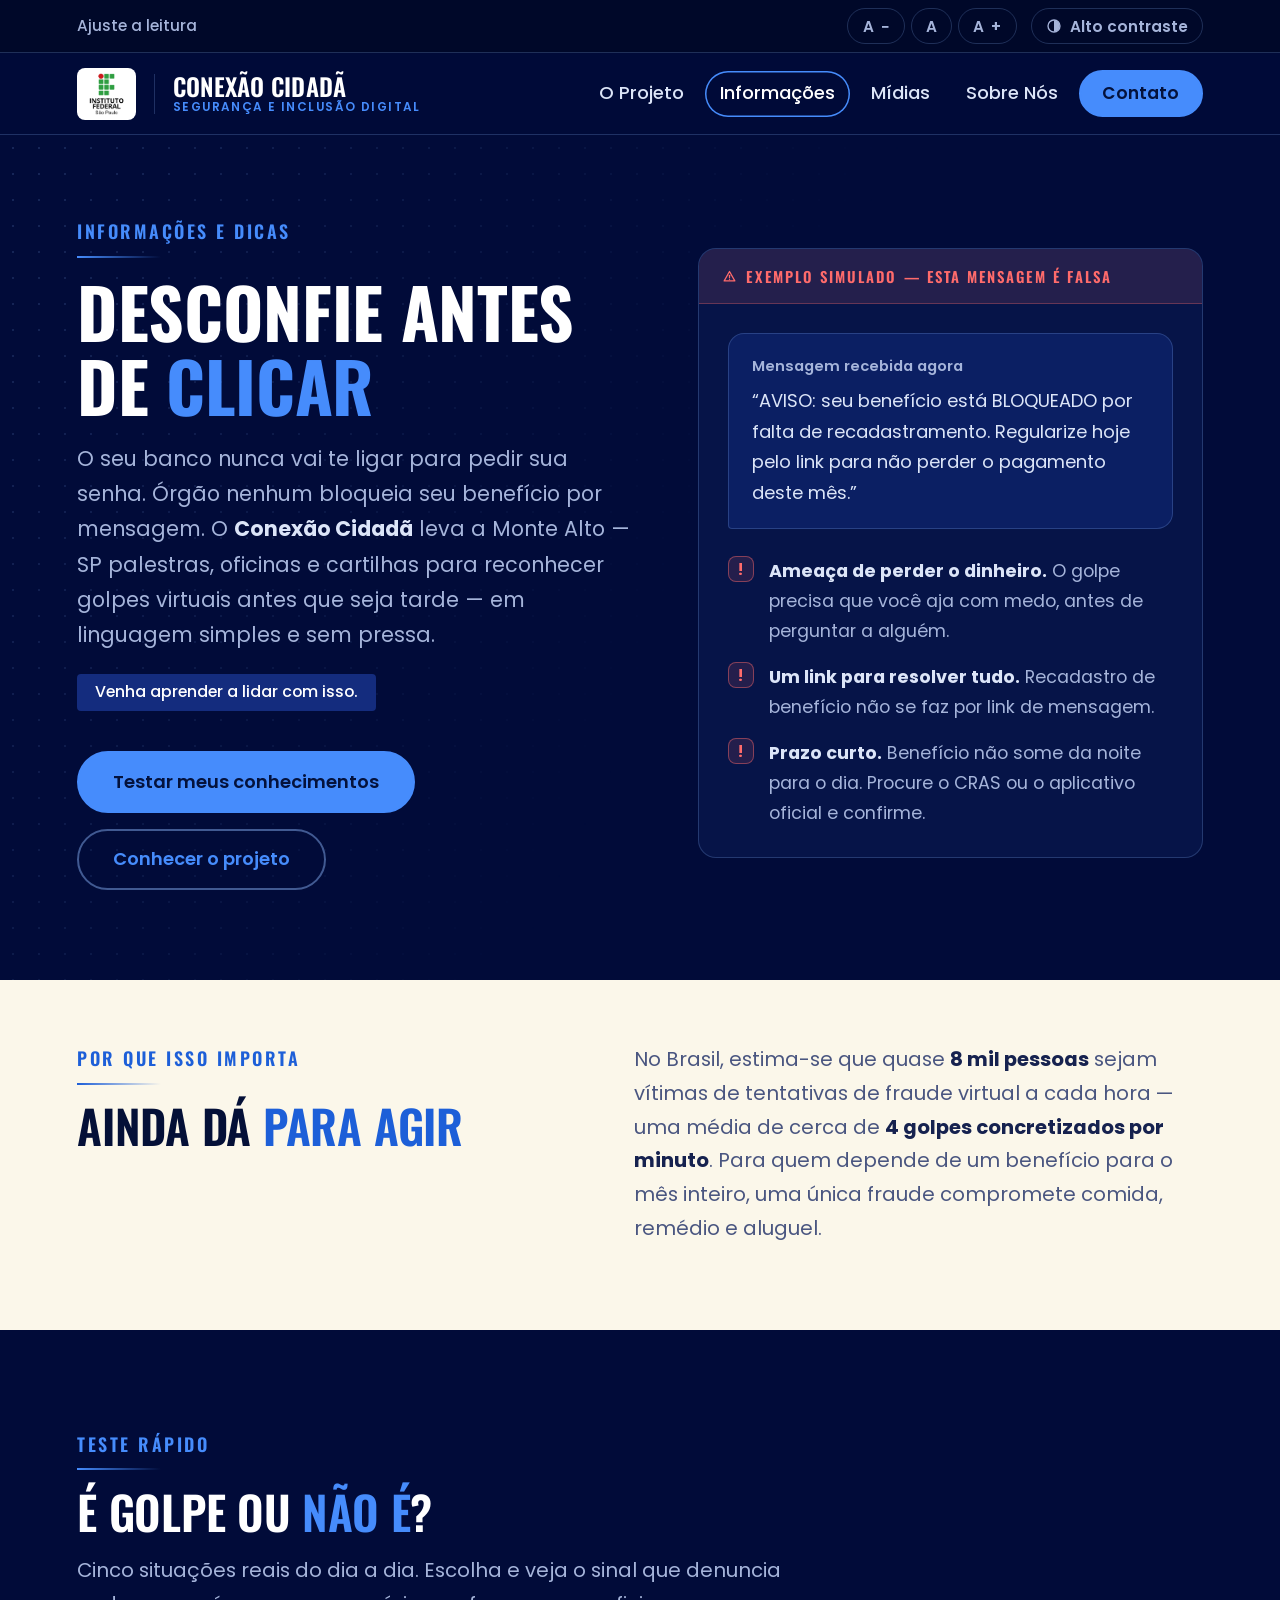
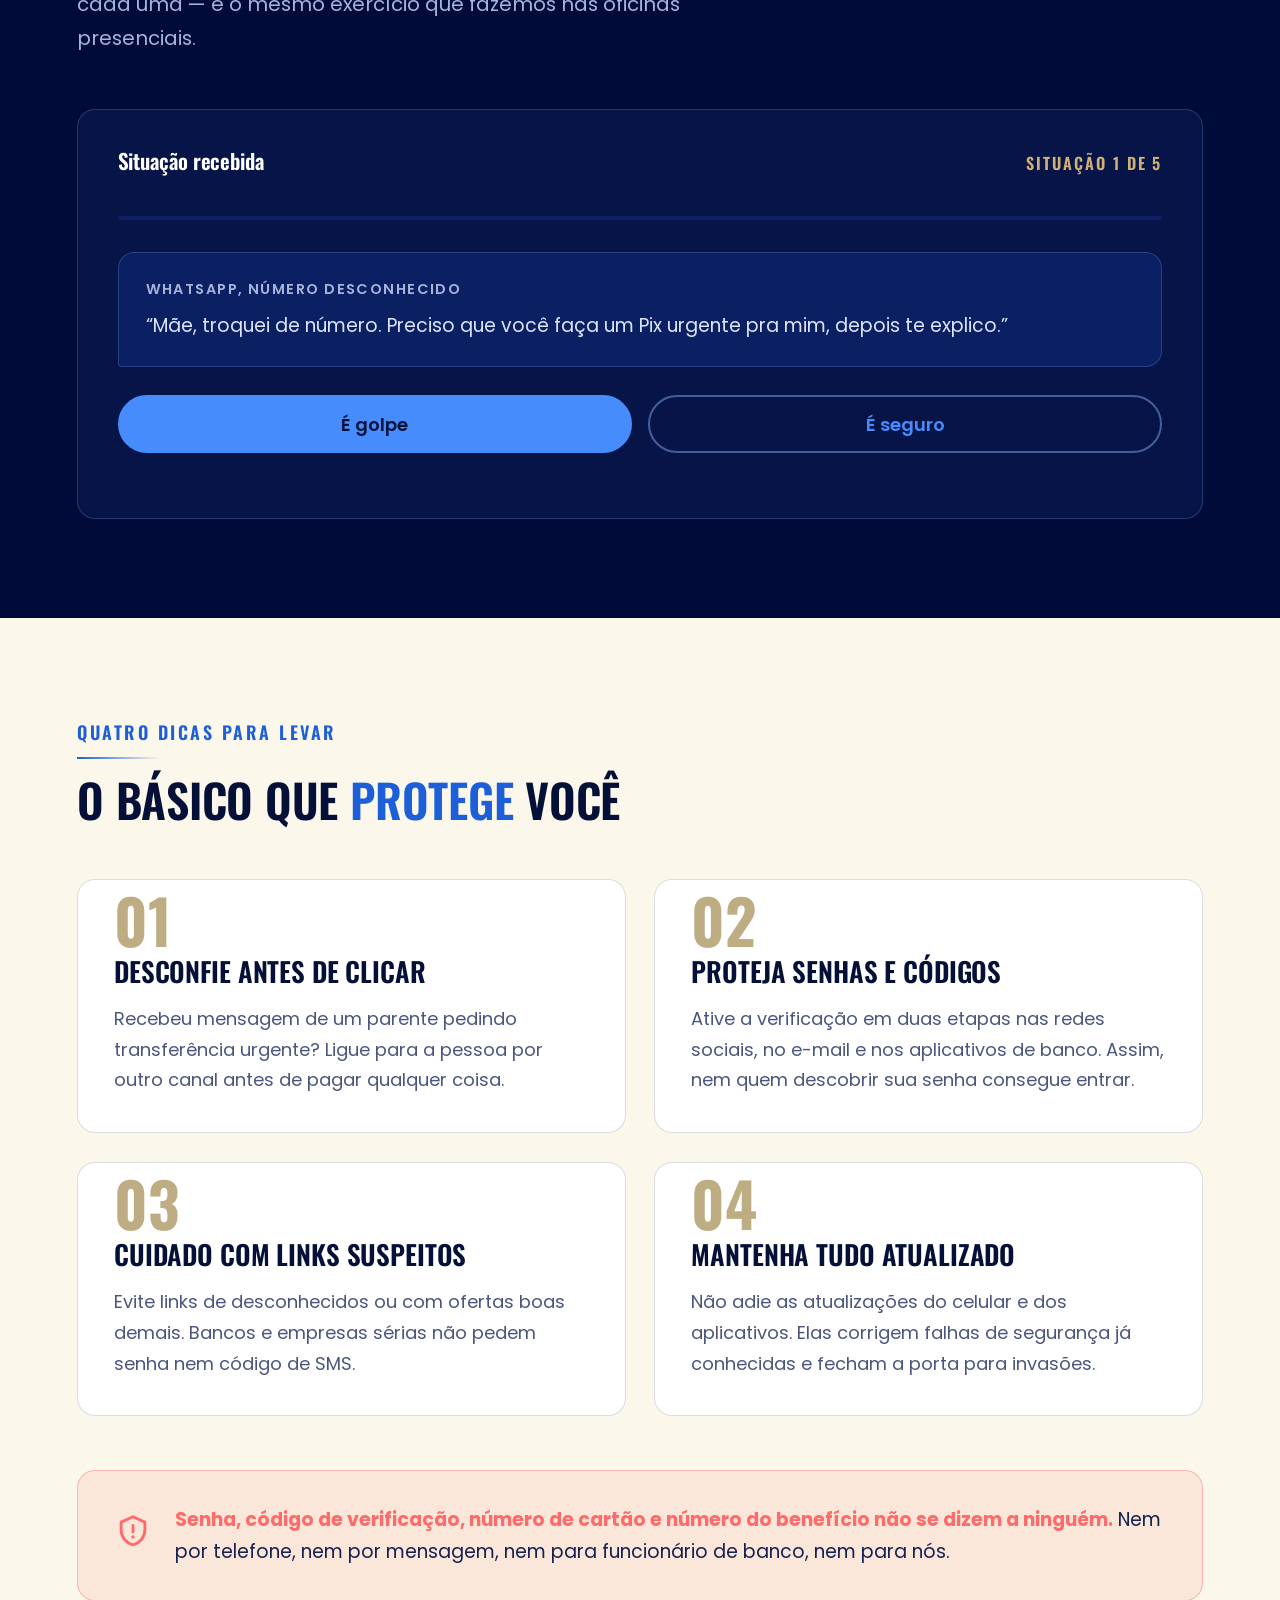
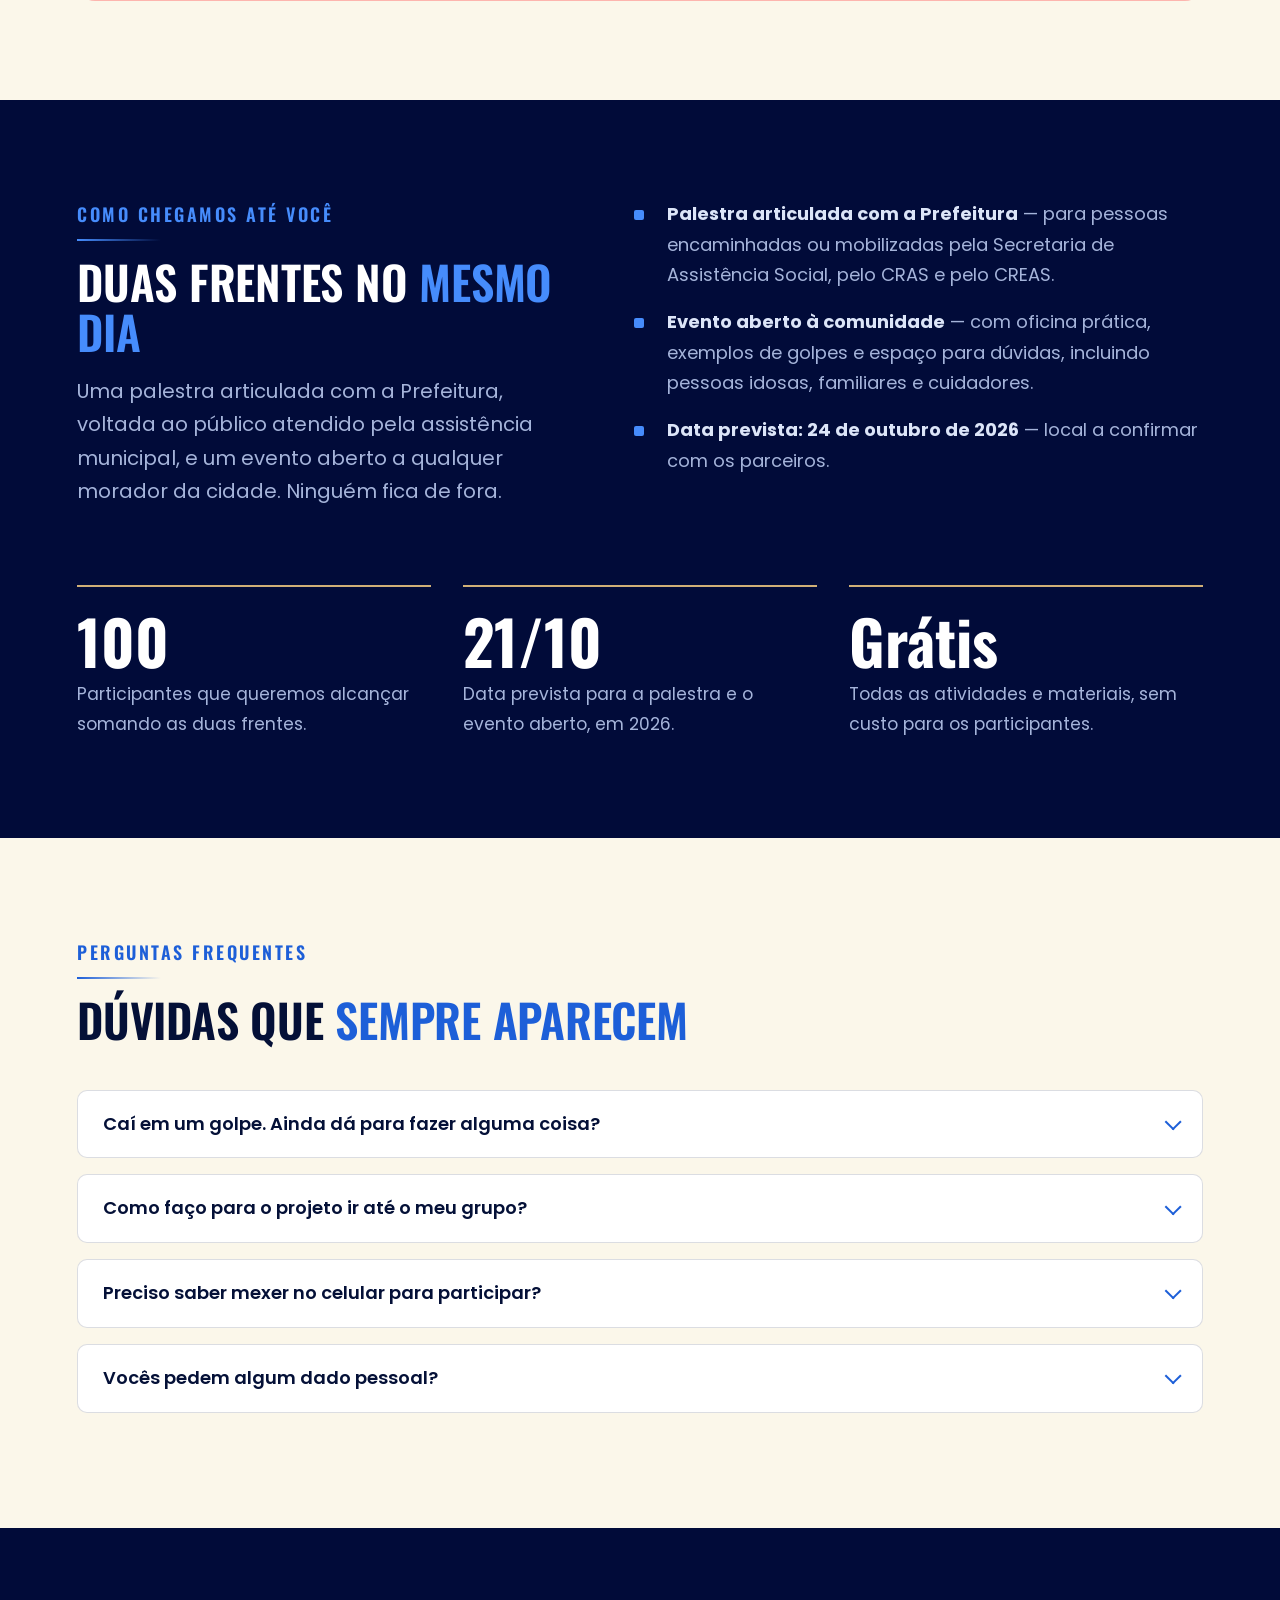
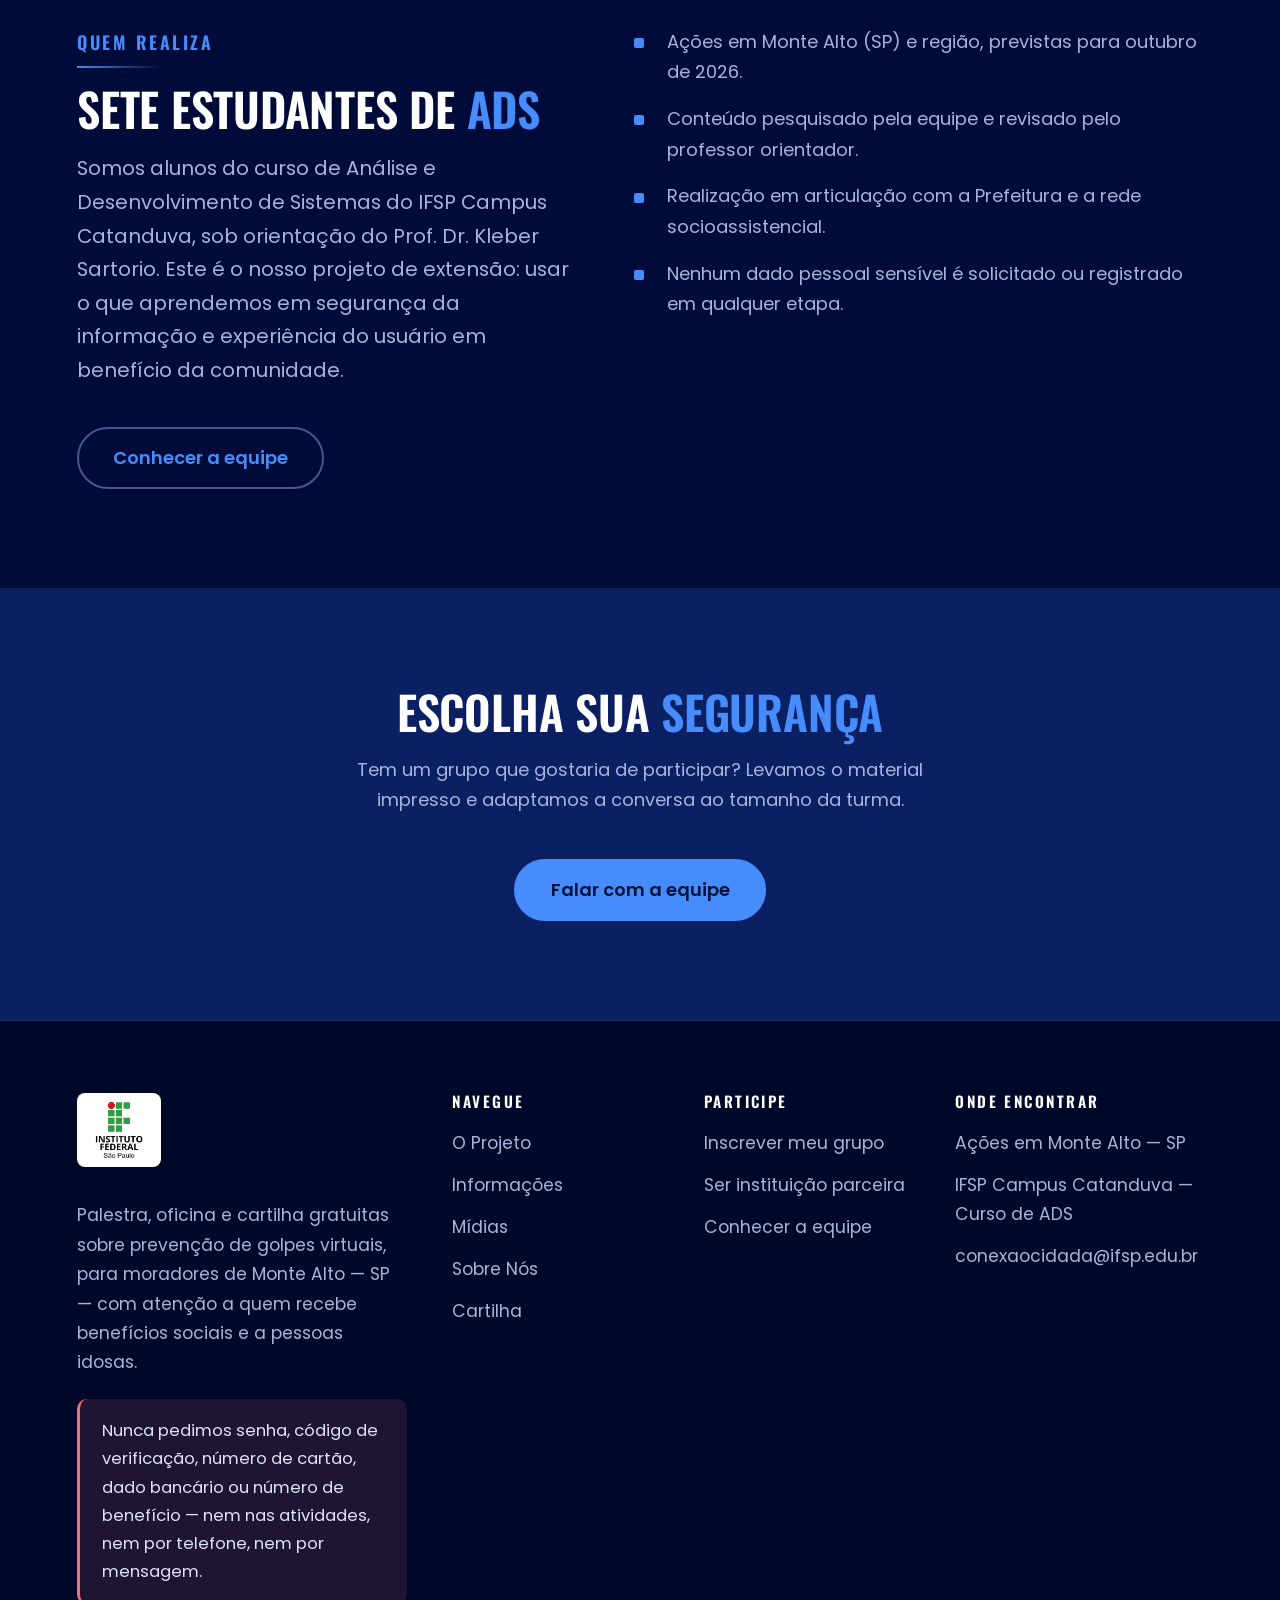
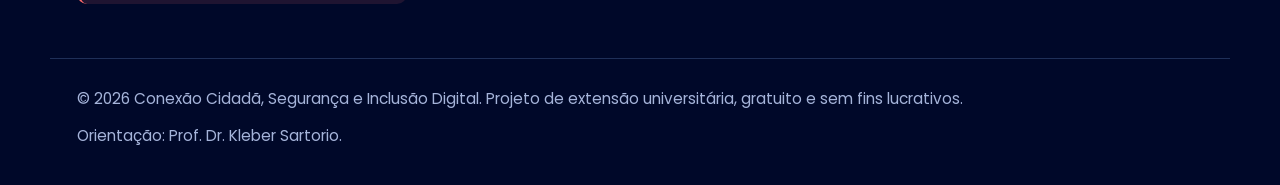
==== commit eb6e67cd: "Update informacoes.html" ====
--- a/informacoes.html
+++ b/informacoes.html
@@ -254,8 +254,8 @@
     </div>
 
     <div class="numeros">
-      <div class="numero revelar"><span class="numero__valor">60</span><p class="numero__rotulo">Participantes que queremos alcançar somando as duas frentes.</p></div>
-      <div class="numero revelar"><span class="numero__valor">24/10</span><p class="numero__rotulo">Data prevista para a palestra e o evento aberto, em 2026.</p></div>
+      <div class="numero revelar"><span class="numero__valor">100</span><p class="numero__rotulo">Participantes que queremos alcançar somando as duas frentes.</p></div>
+      <div class="numero revelar"><span class="numero__valor">21/10</span><p class="numero__rotulo">Data prevista para a palestra e o evento aberto, em 2026.</p></div>
       <div class="numero revelar"><span class="numero__valor">Grátis</span><p class="numero__rotulo">Todas as atividades e materiais, sem custo para os participantes.</p></div>
     </div>
   </div>
--- a/style.css
+++ b/style.css
@@ -1030,7 +1030,7 @@
 .painel__credito { font-size: .9rem; margin-bottom: 0; }
 
 /* Uma lâmina do carrossel: a parte recortada da cartilha */
-.lamina { margin: 0; }
+.lamina { margin: 0; will-change: transform; }
 .lamina a {
     display: block;
     border-radius: var(--raio-p);
@@ -1082,12 +1082,26 @@
     color: var(--marinho-900);
 }
 
-/* O palco mantém altura estável para a página não pular entre as partes */
+/* O palco mantém altura estável para a página não pular entre as partes.
+   touch-action: pan-y deixa a rolagem vertical com o navegador e reserva
+   o movimento horizontal para o arraste do carrossel. */
 .carrossel__palco {
     display: flex;
     align-items: center;
     justify-content: center;
     min-height: 52vh;
+    touch-action: pan-y;
+    cursor: grab;
+    overflow: hidden;
+}
+.carrossel__palco.esta-arrastando { cursor: grabbing; }
+.carrossel__palco.esta-arrastando .lamina { pointer-events: none; }
+
+/* A imagem não pode ser arrastada para fora como arquivo: o gesto é do carrossel */
+.lamina img {
+    -webkit-user-drag: none;
+    user-select: none;
+    -webkit-user-select: none;
 }
 
 .carrossel__nota {
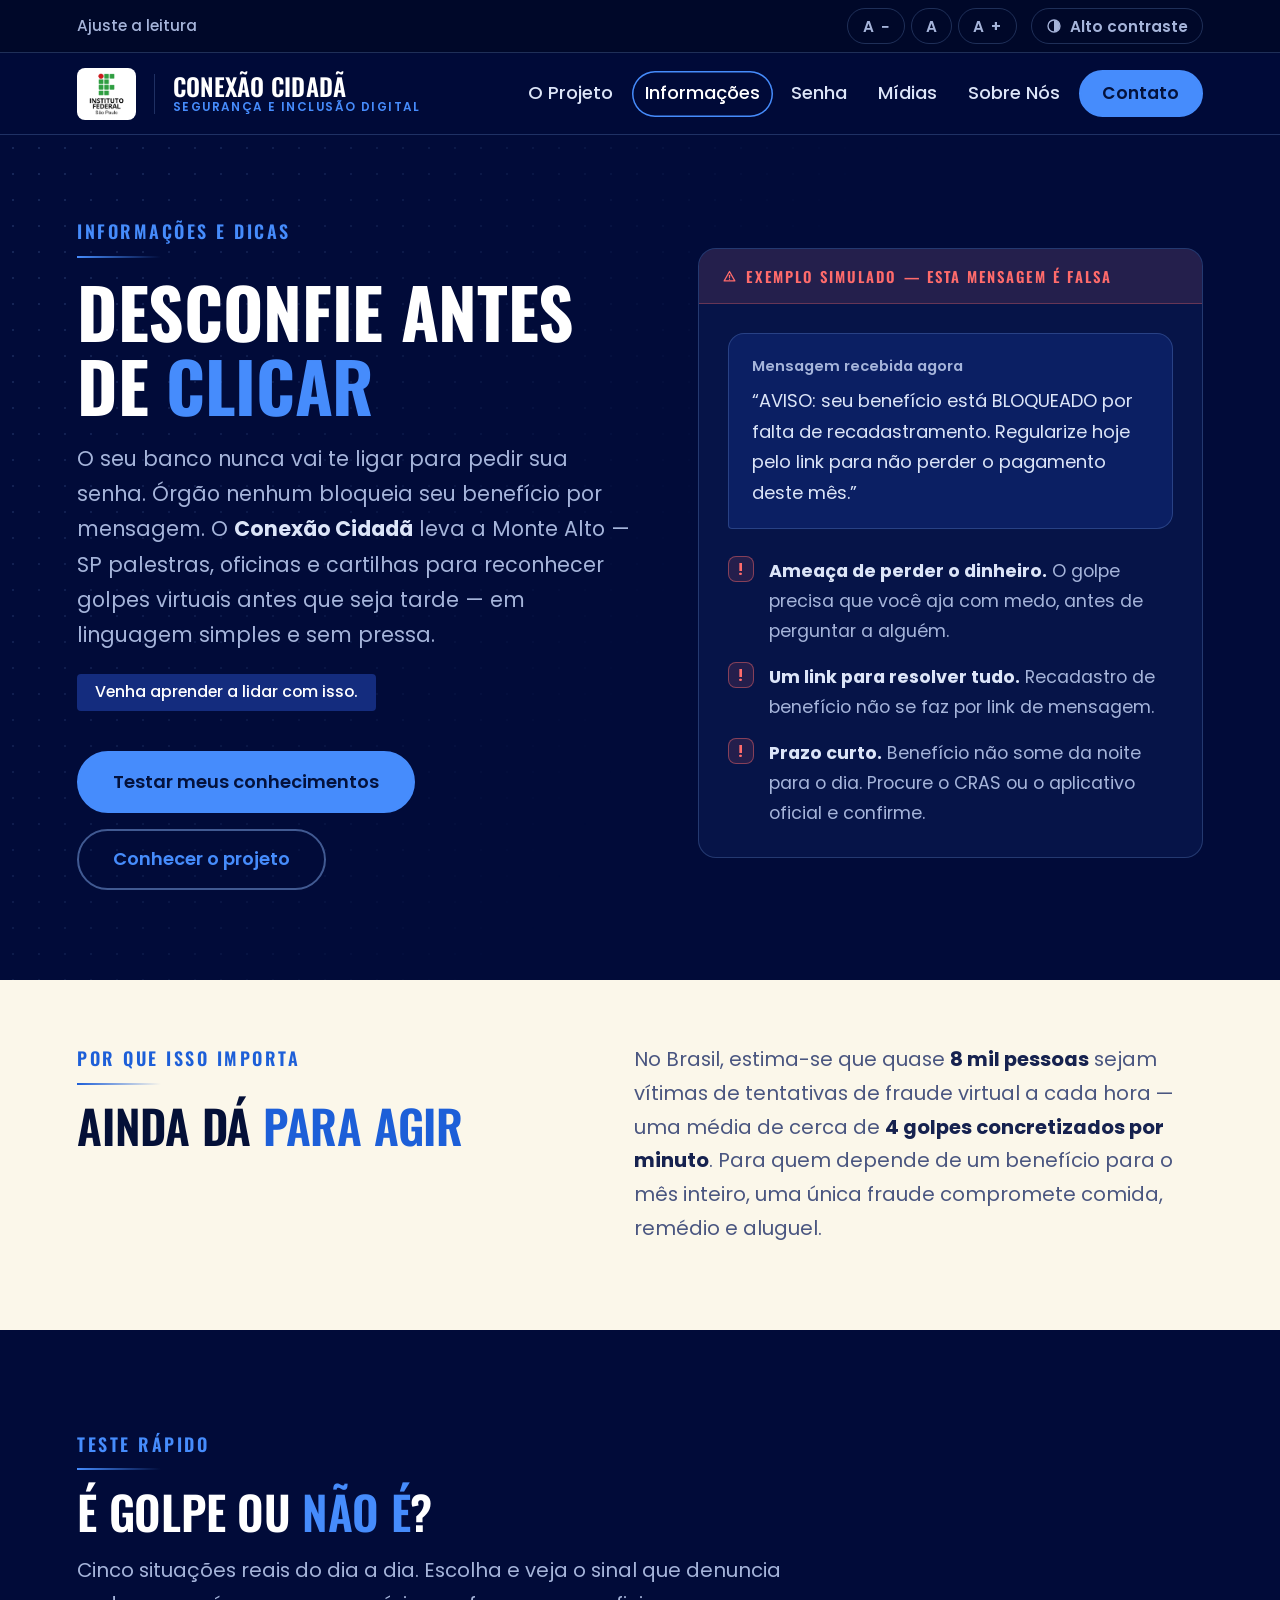
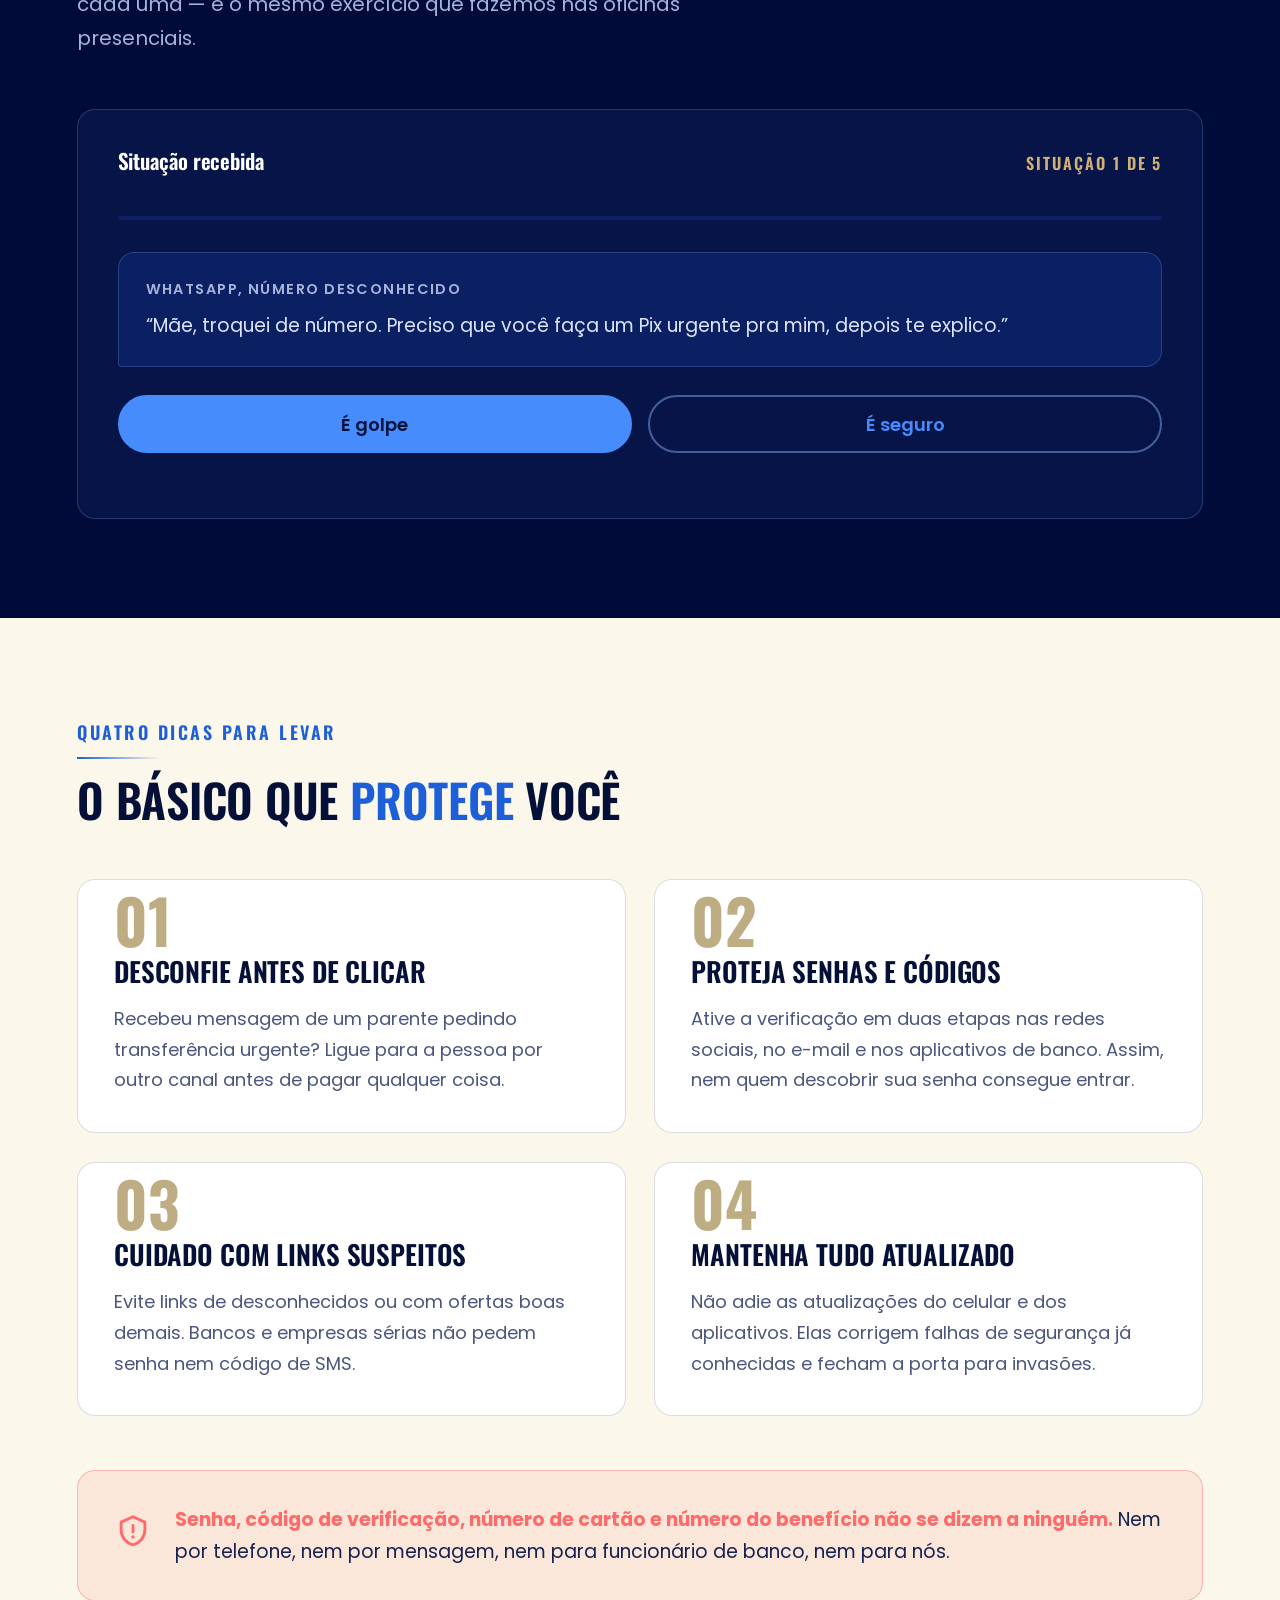
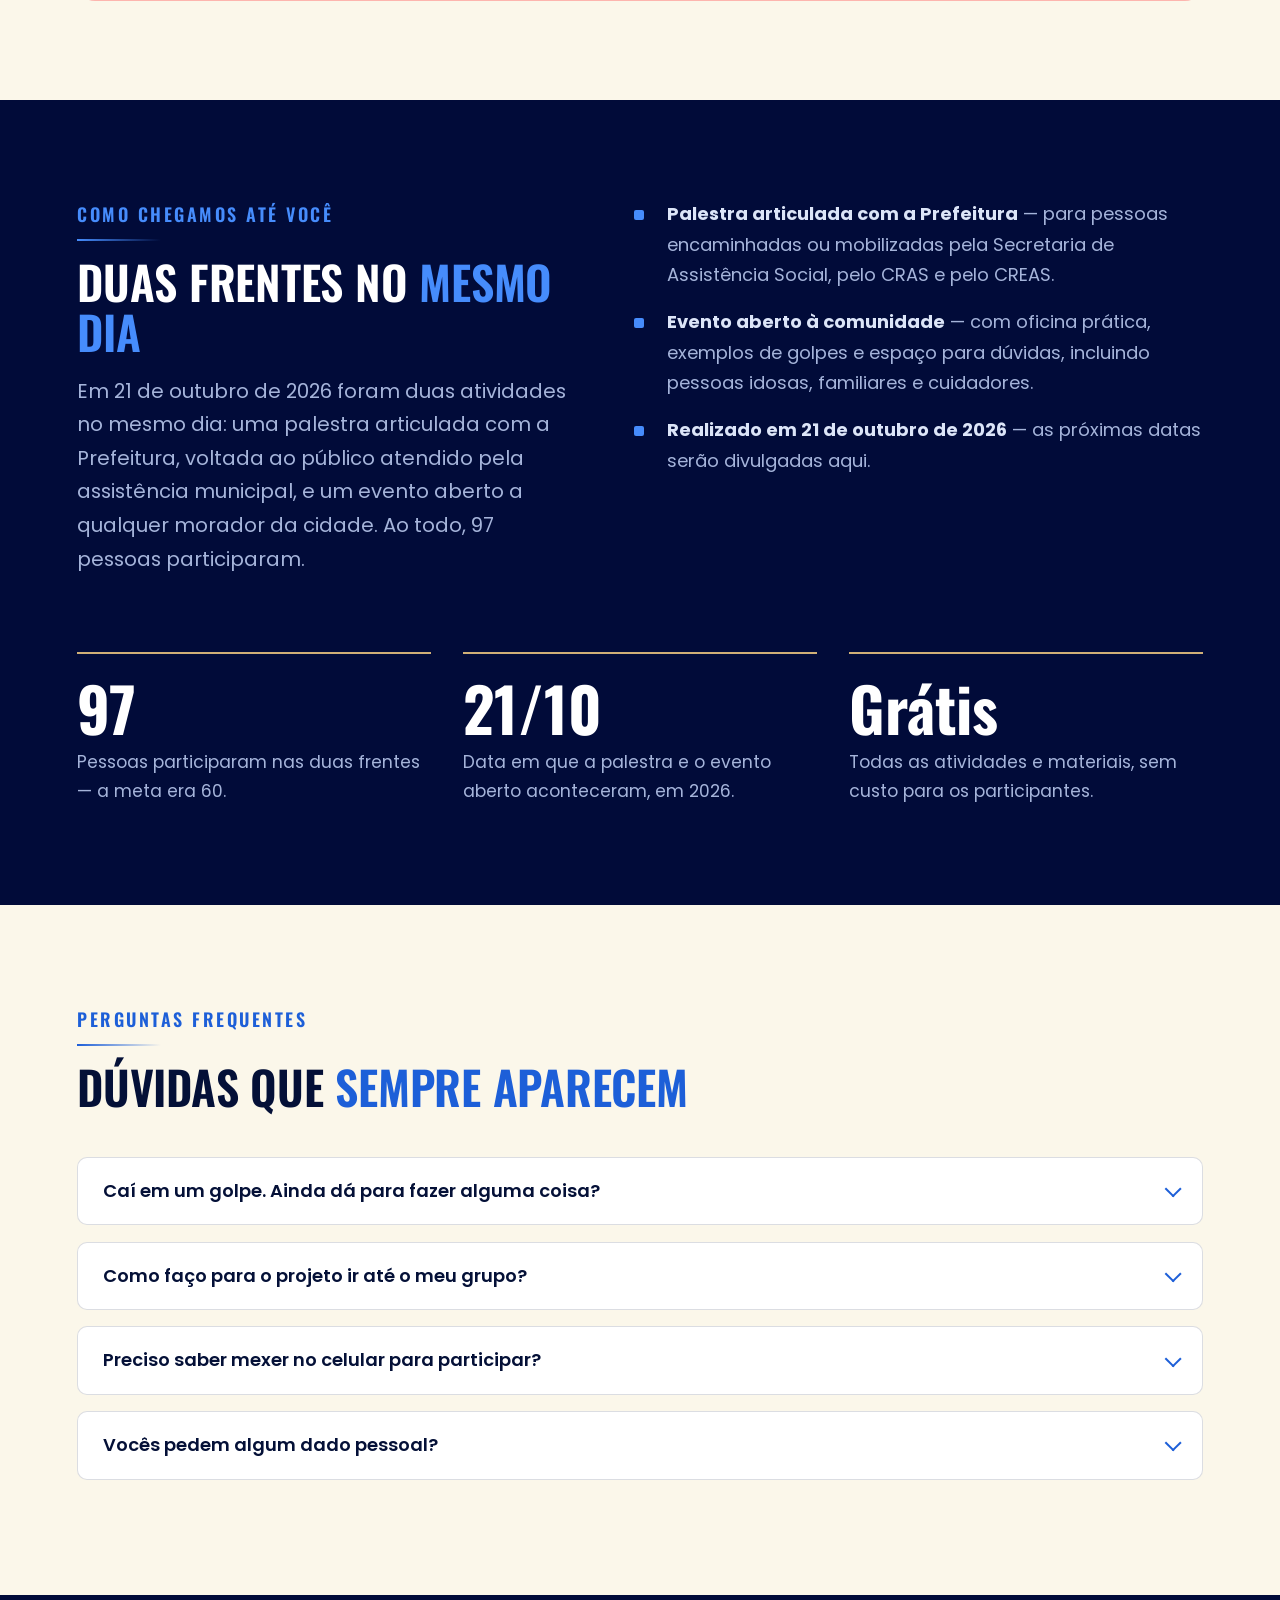
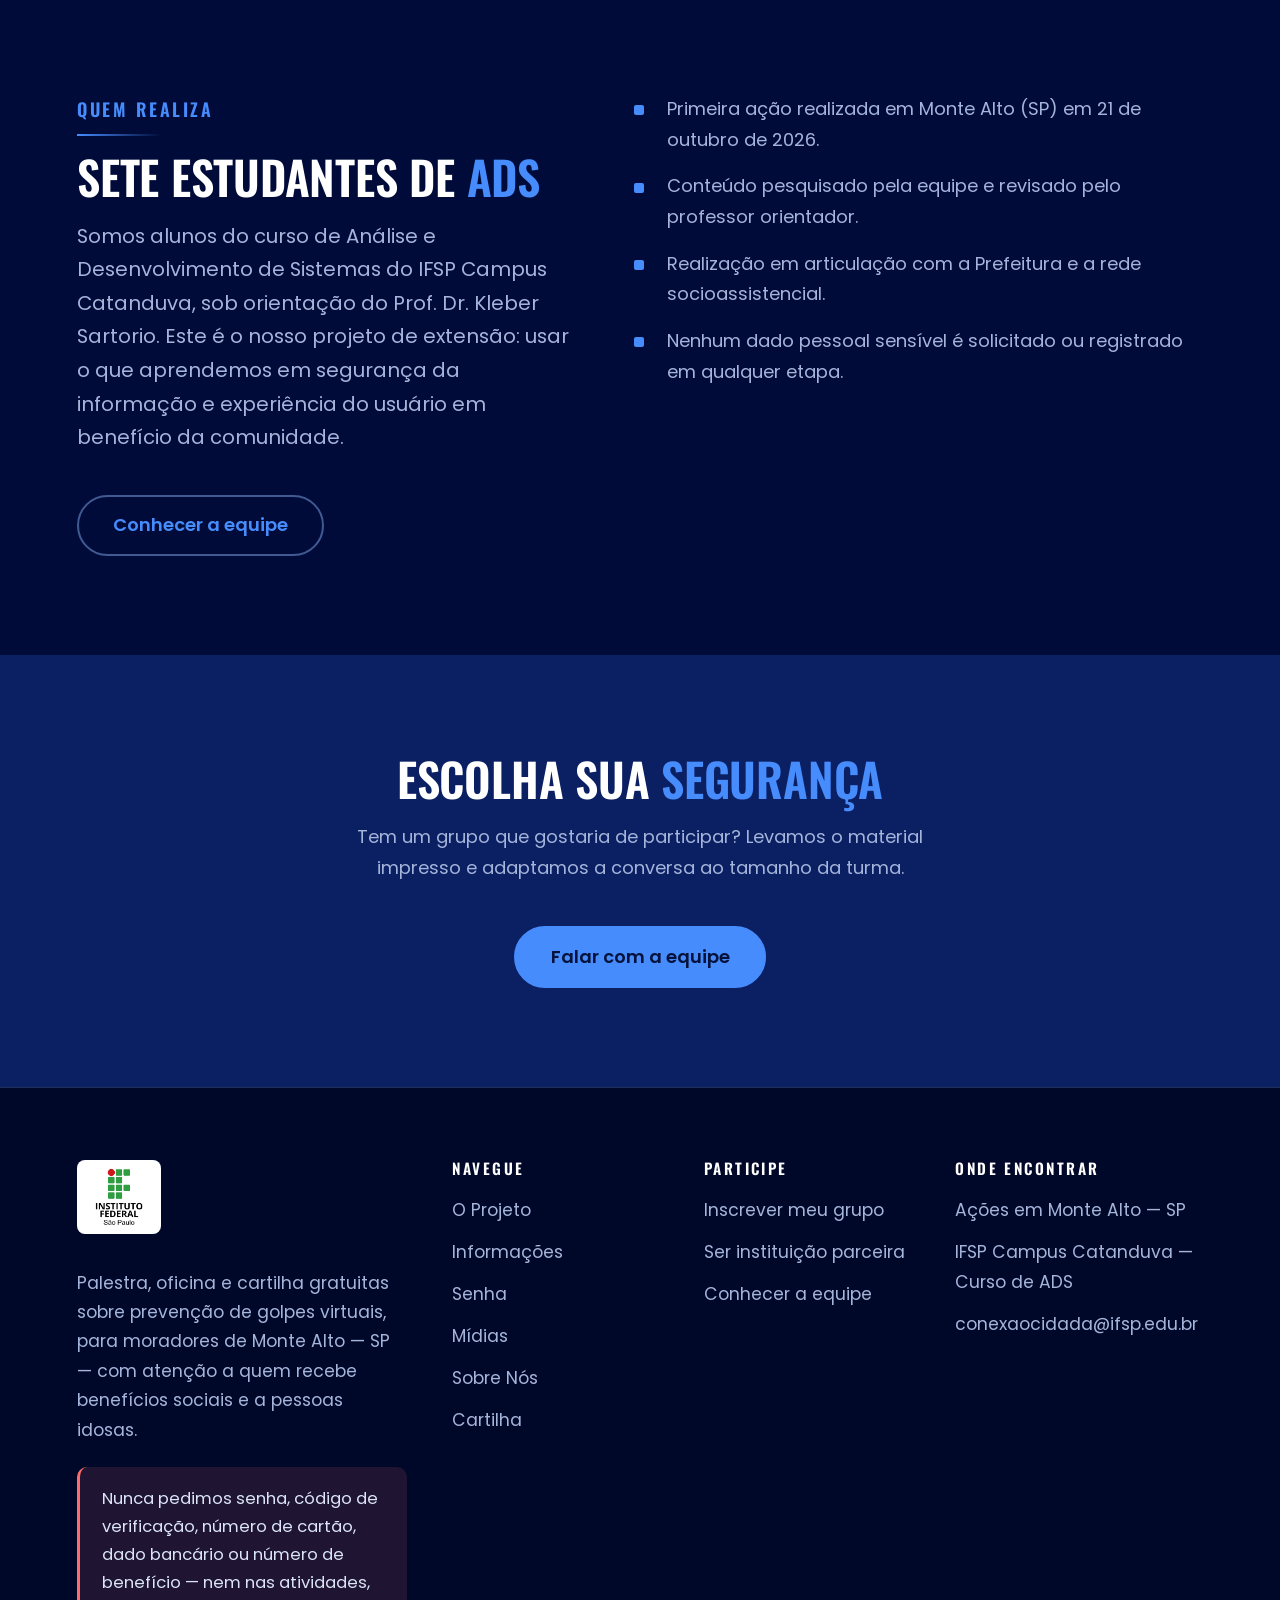
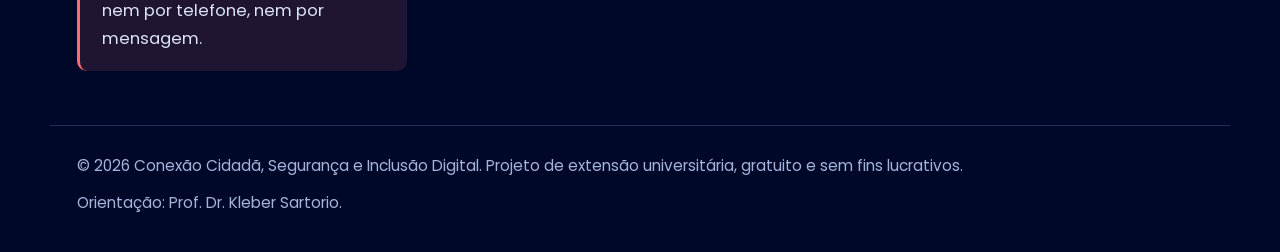
==== commit 8f39b433: "Add files via upload" ====
--- a/informacoes.html
+++ b/informacoes.html
@@ -72,6 +72,7 @@
       <ul class="navegacao__lista">
         <li><a href="projeto.html" class="navegacao__link">O Projeto</a></li>
         <li><a href="informacoes.html" class="navegacao__link esta-ativo" aria-current="page">Informações</a></li>
+        <li><a href="senha.html" class="navegacao__link">Senha</a></li>
         <li><a href="midias.html" class="navegacao__link">Mídias</a></li>
         <li><a href="sobrenos.html" class="navegacao__link">Sobre Nós</a></li>
         <li><a href="mailto:conexaocidada@ifsp.edu.br" class="botao botao--pequeno">Contato</a></li>
@@ -240,22 +241,23 @@
         <p class="rotulo">Como chegamos até você</p>
         <h2 class="titulo-secao">Duas frentes no <span class="realce">mesmo dia</span></h2>
         <p class="texto-guia">
-          Uma palestra articulada com a Prefeitura, voltada ao público atendido pela assistência
-          municipal, e um evento aberto a qualquer morador da cidade. Ninguém fica de fora.
+          Em 21 de outubro de 2026 foram duas atividades no mesmo dia: uma palestra articulada
+          com a Prefeitura, voltada ao público atendido pela assistência municipal, e um evento
+          aberto a qualquer morador da cidade. Ao todo, 97 pessoas participaram.
         </p>
       </div>
       <div class="duas-colunas__lado">
         <ul class="lista-marcada">
           <li><strong>Palestra articulada com a Prefeitura</strong> — para pessoas encaminhadas ou mobilizadas pela Secretaria de Assistência Social, pelo CRAS e pelo CREAS.</li>
           <li><strong>Evento aberto à comunidade</strong> — com oficina prática, exemplos de golpes e espaço para dúvidas, incluindo pessoas idosas, familiares e cuidadores.</li>
-          <li><strong>Data prevista: 24 de outubro de 2026</strong> — local a confirmar com os parceiros.</li>
+          <li><strong>Realizado em 21 de outubro de 2026</strong> — as próximas datas serão divulgadas aqui.</li>
         </ul>
       </div>
     </div>
 
     <div class="numeros">
-      <div class="numero revelar"><span class="numero__valor">100</span><p class="numero__rotulo">Participantes que queremos alcançar somando as duas frentes.</p></div>
-      <div class="numero revelar"><span class="numero__valor">21/10</span><p class="numero__rotulo">Data prevista para a palestra e o evento aberto, em 2026.</p></div>
+      <div class="numero revelar"><span class="numero__valor">97</span><p class="numero__rotulo">Pessoas participaram nas duas frentes — a meta era 60.</p></div>
+      <div class="numero revelar"><span class="numero__valor">21/10</span><p class="numero__rotulo">Data em que a palestra e o evento aberto aconteceram, em 2026.</p></div>
       <div class="numero revelar"><span class="numero__valor">Grátis</span><p class="numero__rotulo">Todas as atividades e materiais, sem custo para os participantes.</p></div>
     </div>
   </div>
@@ -303,7 +305,7 @@
       </div>
       <div class="duas-colunas__lado">
         <ul class="lista-marcada">
-          <li>Ações em Monte Alto (SP) e região, previstas para outubro de 2026.</li>
+          <li>Primeira ação realizada em Monte Alto (SP) em 21 de outubro de 2026.</li>
           <li>Conteúdo pesquisado pela equipe e revisado pelo professor orientador.</li>
           <li>Realização em articulação com a Prefeitura e a rede socioassistencial.</li>
           <li>Nenhum dado pessoal sensível é solicitado ou registrado em qualquer etapa.</li>
@@ -342,7 +344,7 @@
     <div>
       <h2 class="rodape__titulo">Navegue</h2>
       <ul class="rodape__lista">
-        <li><a href="projeto.html">O Projeto</a></li><li><a href="informacoes.html">Informações</a></li><li><a href="midias.html">Mídias</a></li><li><a href="sobrenos.html">Sobre Nós</a></li><li><a href="index.html">Cartilha</a></li>
+        <li><a href="projeto.html">O Projeto</a></li><li><a href="informacoes.html">Informações</a></li><li><a href="senha.html">Senha</a></li><li><a href="midias.html">Mídias</a></li><li><a href="sobrenos.html">Sobre Nós</a></li><li><a href="index.html">Cartilha</a></li>
       </ul>
     </div>
     <div>
--- a/style.css
+++ b/style.css
@@ -29,6 +29,7 @@
     --fonte-texto:  "Poppins", "Segoe UI", Arial, sans-serif;
 
     --largura: 1180px;
+    --respiro-lateral: 1.5rem;   /* o mesmo do .container */
     --raio:    18px;
     --raio-p:  10px;
 }
@@ -151,7 +152,7 @@
     width: 100%;
     max-width: var(--largura);
     margin: 0 auto;
-    padding: 0 1.5rem;
+    padding: 0 var(--respiro-lateral);
 }
 
 .secao { padding: 5.5rem 0; position: relative; }
@@ -345,7 +346,7 @@
     display: inline-flex;
     align-items: center;
     min-height: 46px;
-    padding: .3rem .85rem;
+    padding: .3rem .72rem;
     white-space: nowrap;
     border-radius: 999px;
     color: var(--txt-corpo);
@@ -516,6 +517,15 @@
     margin-bottom: .5rem;
 }
 .numero__rotulo { margin: 0; color: var(--txt-suave); font-size: .96rem; }
+
+/* Quando o valor é uma palavra em vez de um número — "em apuração" —
+   o corpo de número gigante não cabe na coluna. */
+.numero__valor--texto {
+    font-size: clamp(1.3rem, 2.2vw, 1.8rem);
+    color: var(--txt-suave);
+    font-style: italic;
+    letter-spacing: .01em;
+}
 
 /* Lista com marcador quadrado */
 .lista-marcada { list-style: none; margin: 1.4rem 0 0; padding: 0; display: grid; gap: .9rem; }
@@ -1130,6 +1140,10 @@
     border: 2px solid var(--marcador);
     background-color: var(--sup-pagina);
 }
+/* Etapa já cumprida: marcador preenchido e data em destaque */
+.etapa--feita::before { background-color: var(--marcador); border-color: var(--marcador); }
+.etapa--feita .etapa__quando { color: var(--ok); }
+
 .etapa__quando {
     display: block;
     font-family: var(--fonte-titulo);
@@ -1157,12 +1171,47 @@
     .painel__figura { max-width: 330px; margin: 0 auto; }
 }
 @media (max-width: 760px) {
-    .carrossel { padding: 1.2rem; }
-    /* as partes ficam baixas numa tela estreita: a altura mínima do palco
-       acompanha, para não sobrar um vazio enorme em volta da imagem */
-    .carrossel__palco { min-height: 28vh; }
-    .lamina img { max-height: 58vh; }
-    .atalho { font-size: .86rem; padding: .35rem .8rem; }
+    /* O cabeçalho fixo é mais alto no celular, porque a marca e o botão
+       ficam em duas linhas. A margem de rolagem acompanha, senão o topo
+       do carrossel para atrás dele. */
+    html { scroll-padding-top: 10rem; }
+
+    /* No celular a imagem da cartilha é o que importa, e ela estava
+       perdendo espaço para a moldura. O cartão abre mão da borda e do
+       respiro, e a imagem sai até a borda da tela — ganha 35% de largura,
+       que é a diferença entre ler e não ler o texto da cartilha. */
+    .carrossel {
+        padding: 0;
+        border: none;
+        background-color: transparent;
+    }
+    .carrossel__palco {
+        min-height: 0;
+        margin-left: calc(-1 * var(--respiro-lateral));
+        margin-right: calc(-1 * var(--respiro-lateral));
+    }
+    .lamina a { border-radius: 0; border-left: none; border-right: none; }
+    .lamina img { max-height: none; width: 100%; }
+    .lamina__legenda { font-size: .92rem; margin-top: .7rem; }
+
+    .carrossel__topo { margin-bottom: .7rem; }
+    .carrossel__barra { margin-bottom: 1rem; }
+    .carrossel__seta { min-height: 50px; padding: .4rem .9rem; }
+
+    /* Os seis atalhos empilhados comiam uma tela inteira. Viram uma
+       faixa que rola para o lado. */
+    .carrossel__atalhos {
+        flex-wrap: nowrap;
+        overflow-x: auto;
+        justify-content: flex-start;
+        margin-top: 1.2rem;
+        padding-top: 1.1rem;
+        padding-bottom: .3rem;
+        scroll-snap-type: x proximity;
+        -webkit-overflow-scrolling: touch;
+        scrollbar-width: thin;
+    }
+    .atalho { font-size: .9rem; padding: .35rem .95rem; flex: none; scroll-snap-align: center; }
     .carrossel__topo { flex-direction: column; align-items: stretch; }
     .carrossel__setas { justify-content: space-between; }
     .carrossel__seta { flex: 1; justify-content: center; }
@@ -1199,3 +1248,157 @@
 
 body.alto-contraste .atalho[aria-current="true"] { background-color: #FFE14D; color: #000000; }
 body.alto-contraste .lamina a { border-width: 2px; }
+
+/* ---------------------------------------------------------
+   19. PÁGINA DO TESTE DE SENHA
+   Usa os papéis de cor da seção 02, então funciona igual
+   na seção clara, na escura e no alto contraste.
+   --------------------------------------------------------- */
+.campo-senha { margin-bottom: 1.4rem; }
+.campo-senha label {
+    display: block;
+    font-family: var(--fonte-titulo);
+    font-size: .95rem; font-weight: 600;
+    letter-spacing: .14em; text-transform: uppercase;
+    color: var(--destaque);
+    margin-bottom: .6rem;
+}
+#senha {
+    width: 100%;
+    padding: .65rem 1.1rem;
+    background-color: var(--sup-cartao);
+    border: 3px solid var(--borda-forte);
+    border-radius: 16px;
+    color: var(--txt-titulo);
+    font-family: ui-monospace, "Consolas", "DejaVu Sans Mono", monospace;
+    font-size: clamp(1.5rem, 3.4vw, 2.8rem);
+    font-weight: 700;
+    line-height: 1.3;
+}
+#senha:focus { outline: none; border-color: var(--destaque); }
+#senha::placeholder { color: var(--txt-suave); opacity: .7; font-weight: 400; }
+
+.placar {
+    display: grid;
+    grid-template-columns: repeat(3, 1fr);
+    gap: 1rem;
+    margin-bottom: 1.6rem;
+}
+.indicador-s {
+    display: flex; flex-direction: column; justify-content: center;
+    background-color: var(--sup-cartao);
+    border: 2px solid var(--borda);
+    border-radius: 16px;
+    padding: .9rem 1rem;
+    text-align: center;
+    min-height: 7rem;
+}
+.indicador-s__valor {
+    display: block;
+    font-family: var(--fonte-titulo);
+    font-size: clamp(2rem, 4vw, 3.2rem);
+    font-weight: 700;
+    line-height: 1.05;
+    color: var(--marcador);
+}
+#forca .indicador-s__valor { font-size: clamp(1.4rem, 2.4vw, 2.1rem); }
+#tempo .indicador-s__valor { font-size: clamp(1.05rem, 1.7vw, 1.5rem); color: var(--txt-titulo); }
+.indicador-s__rotulo {
+    display: block;
+    margin-top: .35rem;
+    font-size: .82rem; font-weight: 700;
+    letter-spacing: .1em; text-transform: uppercase;
+    color: var(--txt-suave);
+}
+.indicador-s--fraca .indicador-s__valor { color: var(--alerta); }
+.indicador-s--media .indicador-s__valor { color: var(--marcador); }
+.indicador-s--boa   .indicador-s__valor,
+.indicador-s--otima .indicador-s__valor { color: var(--ok); }
+.indicador-s--otima { border-color: var(--ok); }
+
+.perigo {
+    display: none;
+    align-items: center; gap: .9rem;
+    background-color: var(--alerta);
+    color: #FFFFFF;
+    border-radius: 14px;
+    padding: .9rem 1.3rem;
+    margin-bottom: 1.6rem;
+    font-size: clamp(1rem, 1.5vw, 1.25rem);
+    font-weight: 700;
+}
+.perigo.aparece { display: flex; }
+.perigo svg { flex: none; }
+
+.requisitos__titulo { margin-bottom: 1.2rem; }
+.requisitos {
+    list-style: none; margin: 0; padding: 0;
+    display: grid; grid-template-columns: repeat(2, 1fr); gap: .7rem 1.1rem;
+}
+.req {
+    display: flex; align-items: center; gap: .9rem;
+    background-color: var(--sup-cartao);
+    border: 2px solid var(--borda);
+    border-radius: 14px;
+    padding: .7rem 1.1rem;
+    font-size: clamp(1rem, 1.4vw, 1.25rem);
+    font-weight: 600;
+    color: var(--txt-titulo);
+    transition: border-color .15s ease, background-color .15s ease;
+}
+.req__marca {
+    display: grid; place-items: center;
+    width: 2.3em; height: 2.3em; flex: none;
+    border-radius: 50%;
+    border: 3px solid var(--txt-suave);
+    color: var(--txt-suave);
+    font-size: .72em; font-weight: 700;
+}
+.req__texto { flex: 1; }
+.req__detalhe {
+    display: block;
+    font-size: .74em; font-weight: 400;
+    color: var(--txt-suave);
+    margin-top: .1em;
+}
+.req.atende { border-color: var(--ok); background-color: var(--ok-fundo); }
+.req.atende .req__marca { border-color: var(--ok); color: var(--ok); }
+.req.falha .req__marca { border-color: var(--alerta); color: var(--alerta); }
+
+.exemplos { margin-top: 1.8rem; padding-top: 1.4rem; border-top: 2px solid var(--borda); }
+.exemplos__titulo {
+    font-family: var(--fonte-titulo);
+    font-size: 1.05rem; font-weight: 600;
+    letter-spacing: .12em; text-transform: uppercase;
+    color: var(--txt-suave);
+    margin: 0 0 .8rem;
+}
+.exemplos__linha { display: flex; flex-wrap: wrap; gap: .6rem; }
+.exemplo {
+    min-height: 50px;
+    padding: .45rem 1.2rem;
+    background-color: var(--sup-cartao);
+    border: 2px solid var(--borda-forte);
+    border-radius: 999px;
+    color: var(--txt-titulo);
+    font-family: var(--fonte-texto);
+    font-size: .98rem; font-weight: 600;
+    cursor: pointer;
+}
+.exemplo:hover { border-color: var(--destaque); color: var(--destaque); }
+.exemplo--limpar { border-style: dashed; }
+
+/* Aviso em tom neutro, para observação que não é alerta */
+.aviso--neutro {
+    background-color: var(--sup-cartao);
+    border-color: var(--borda-forte);
+}
+.aviso--neutro .aviso__icone { color: var(--destaque); }
+.aviso--neutro strong { color: var(--txt-titulo); }
+
+@media (max-width: 860px) {
+    .placar, .requisitos { grid-template-columns: 1fr; }
+}
+
+body.alto-contraste .perigo { background-color: #000000; border: 2px solid #FF9E9E; color: #FF9E9E; }
+body.alto-contraste .req.atende { background-color: #000000; }
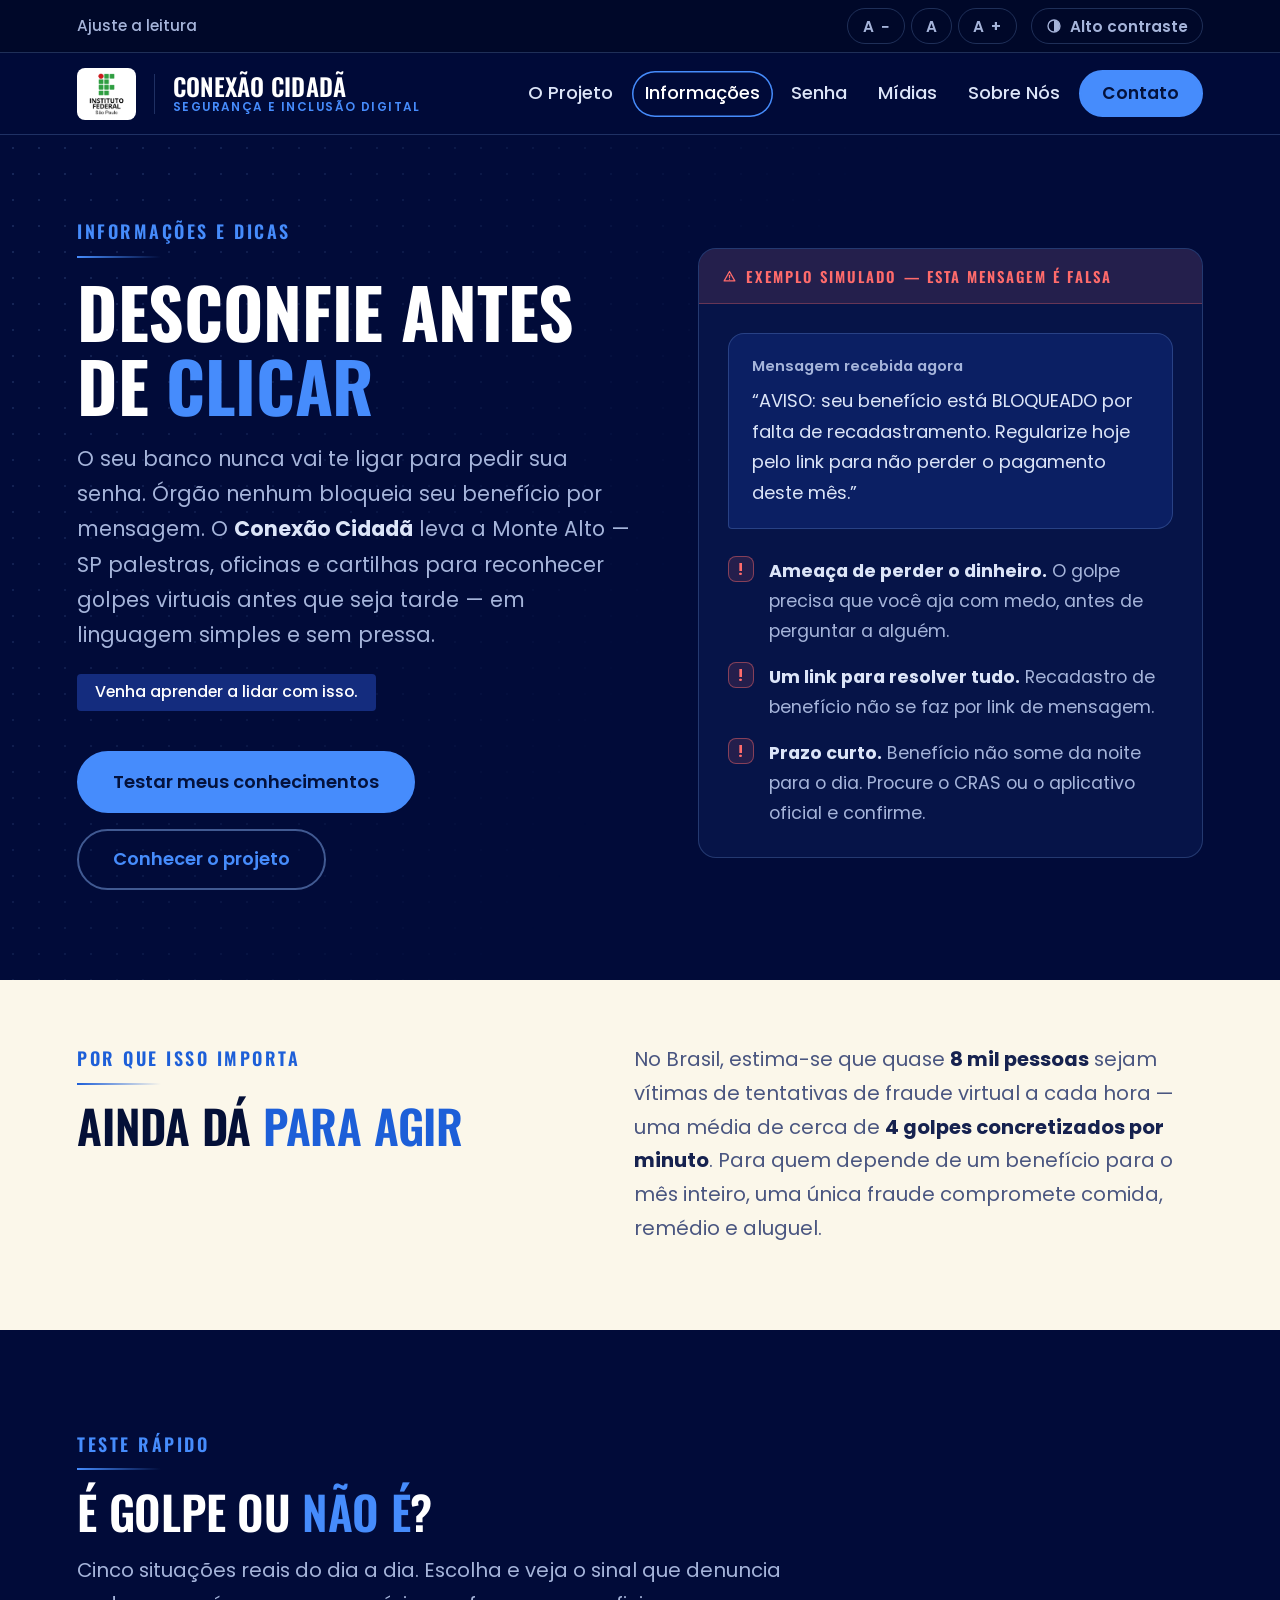
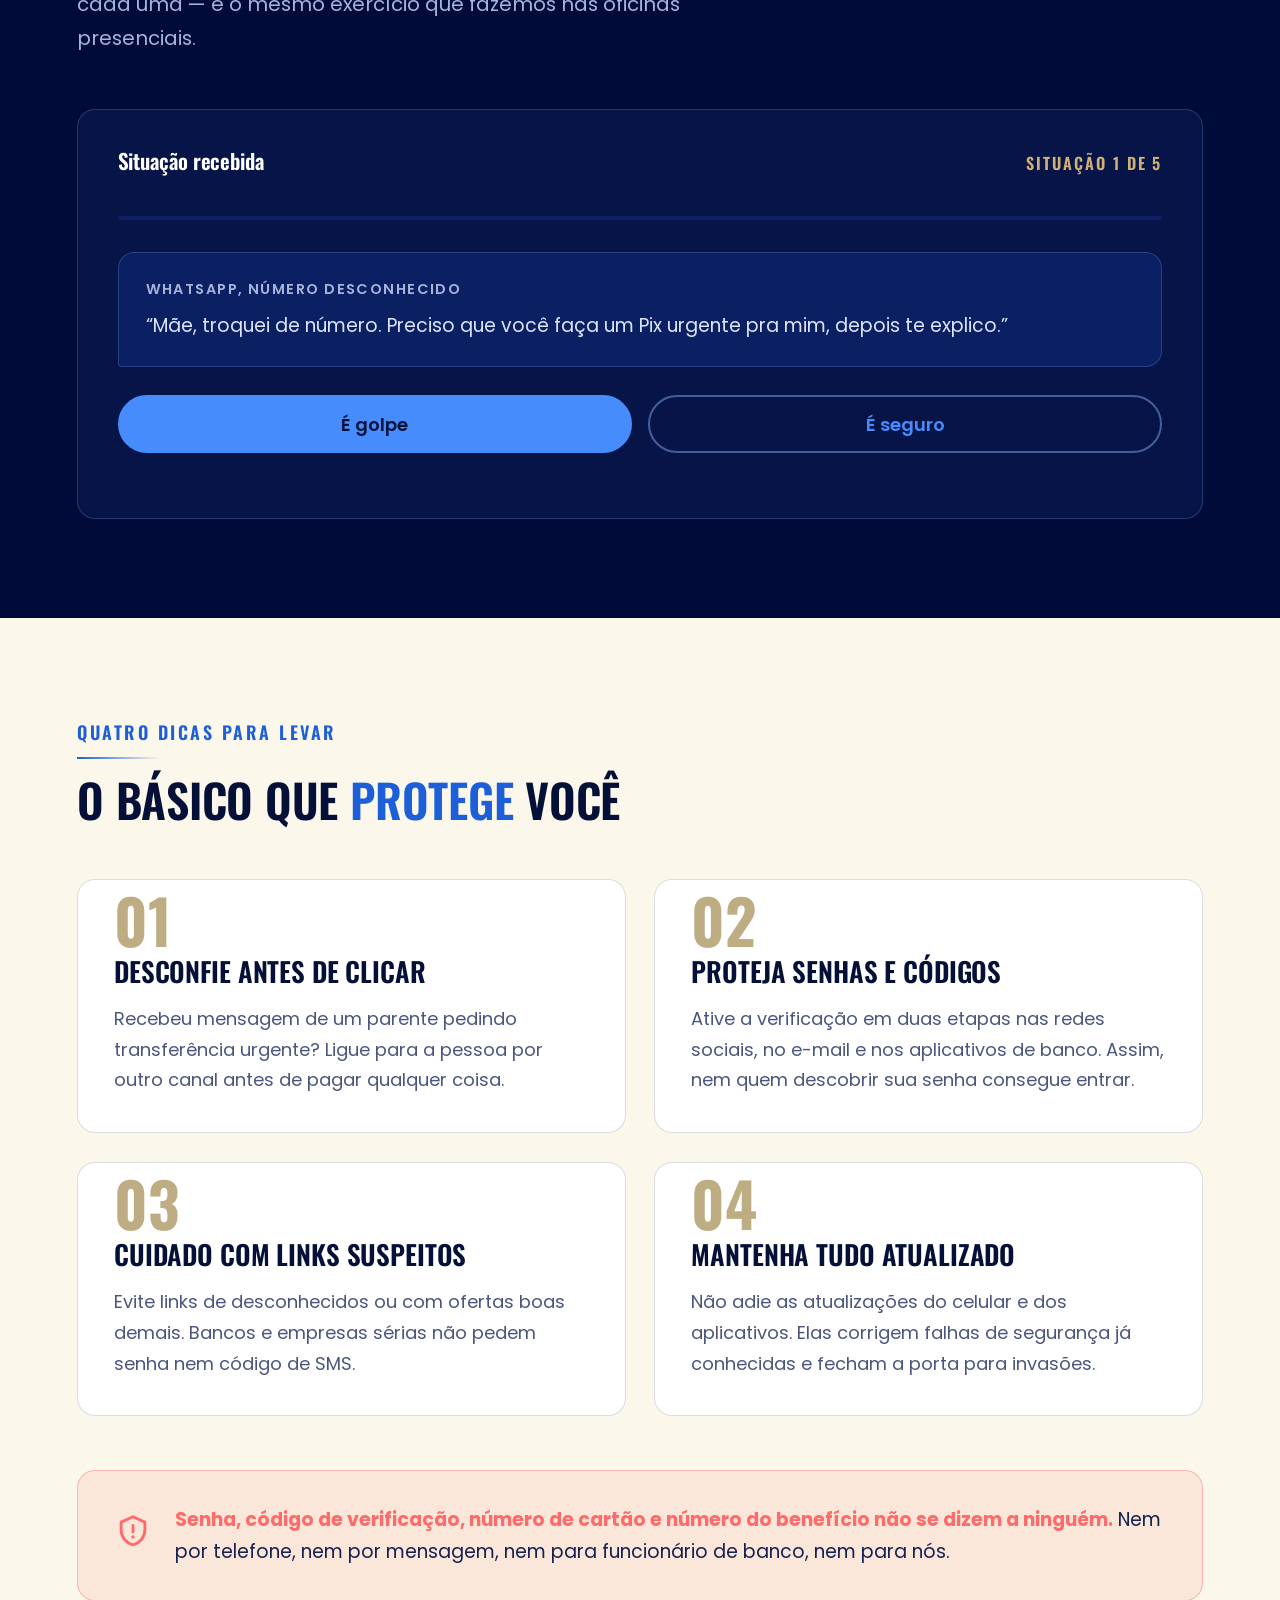
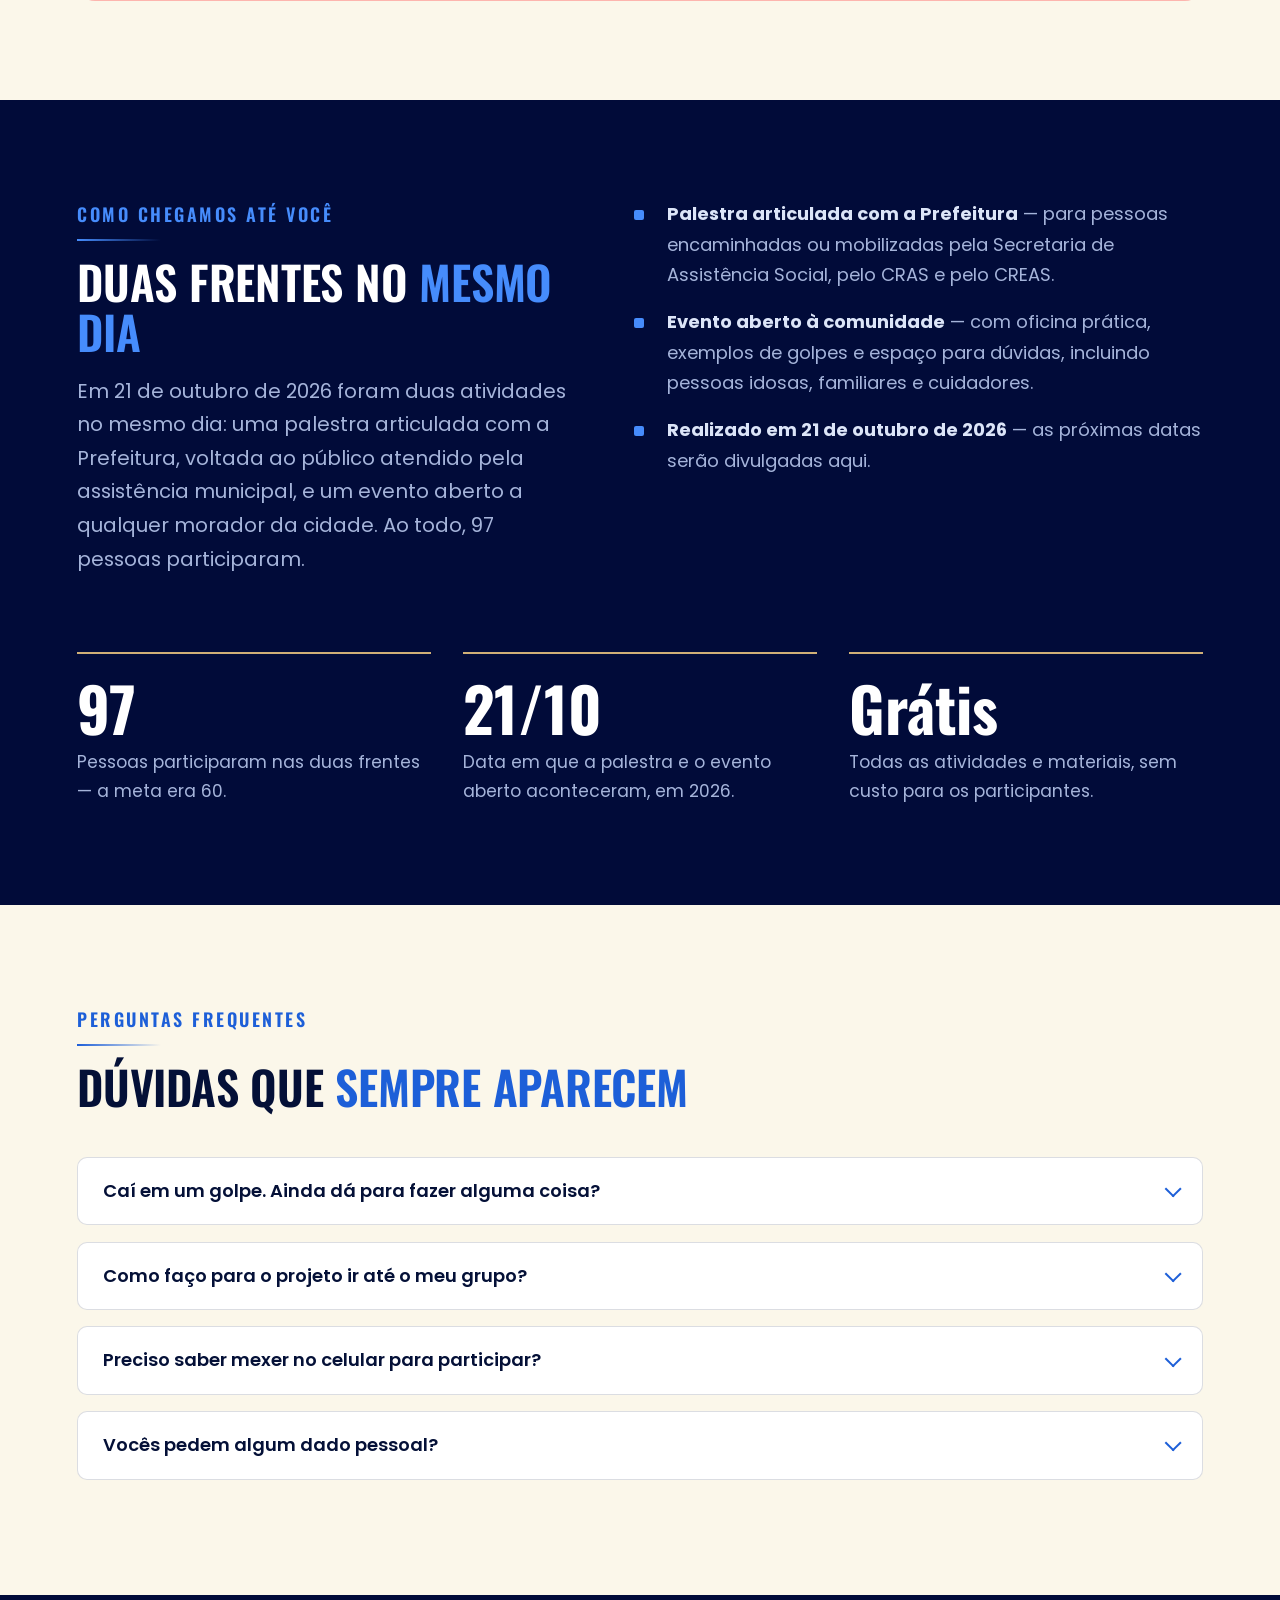
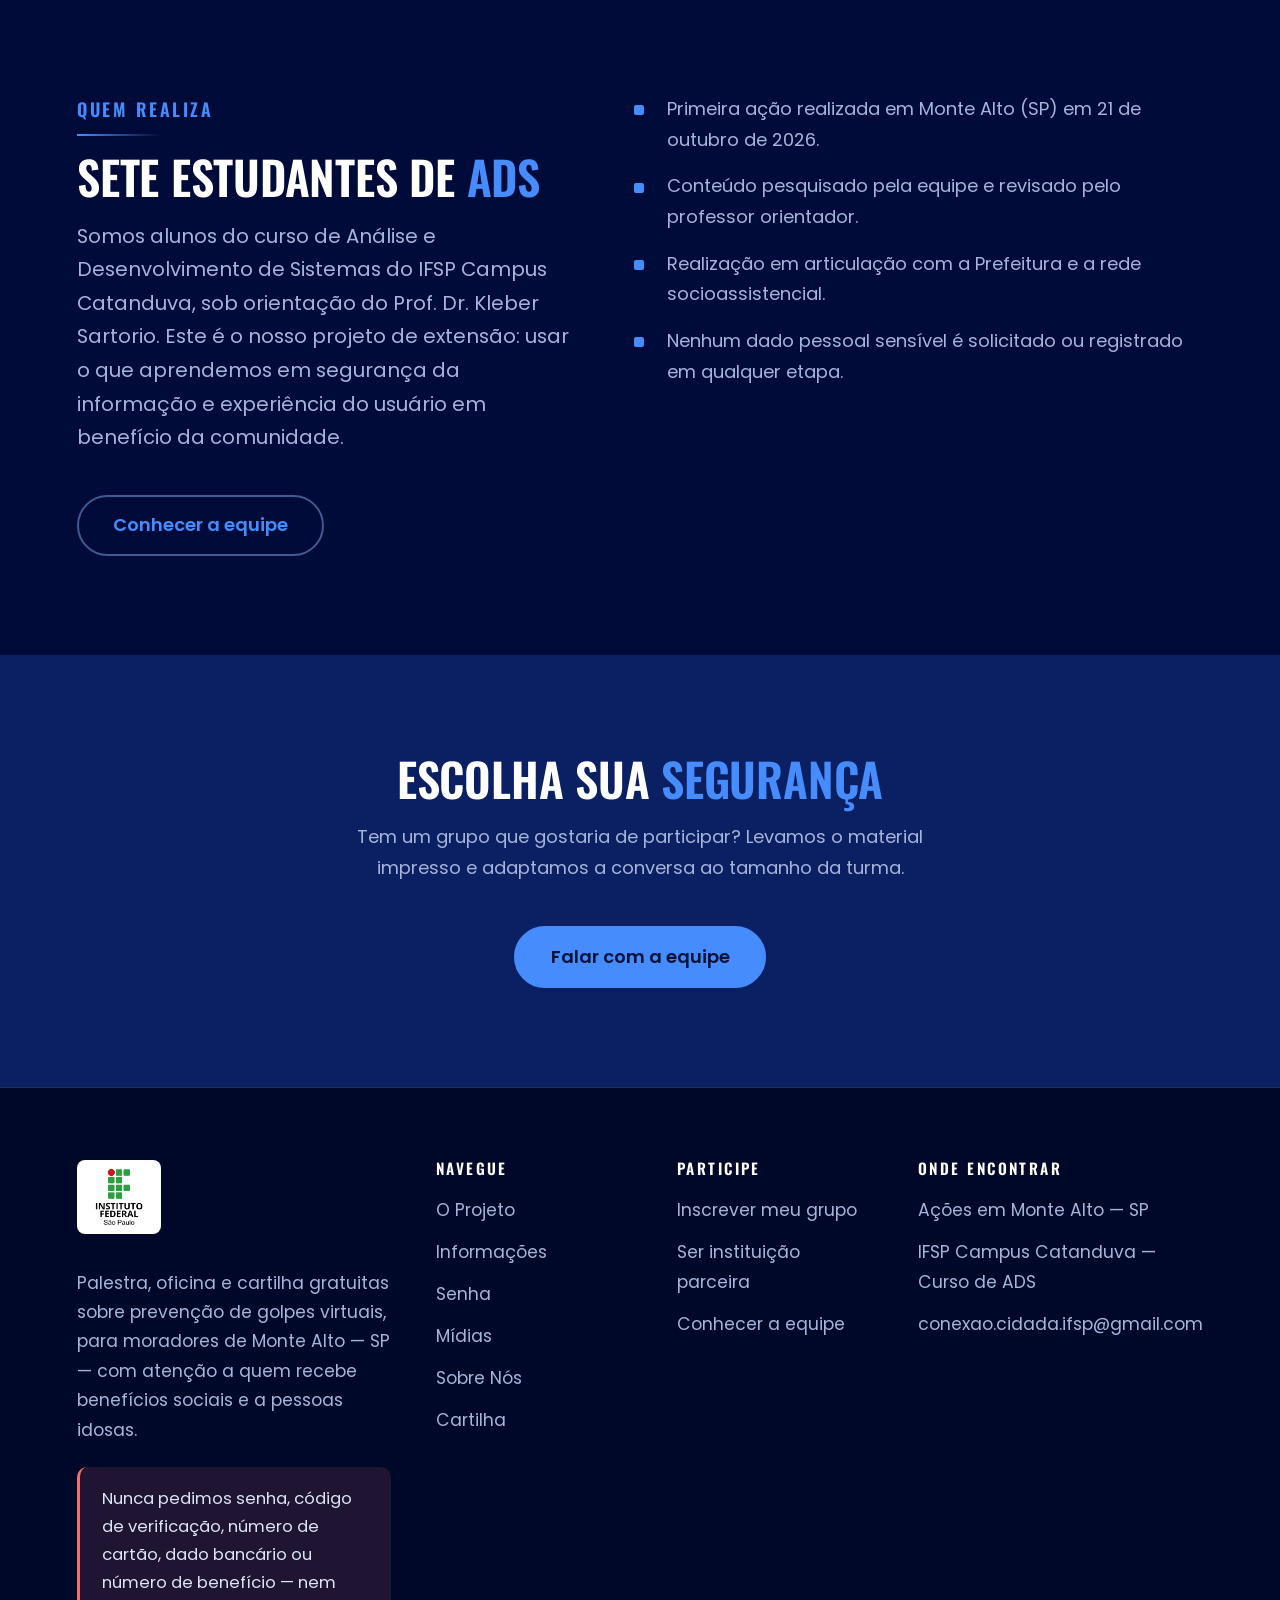
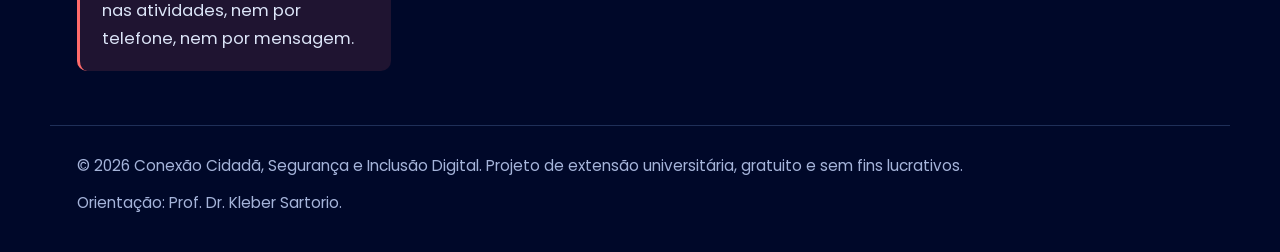
==== commit d295ef1a: "Add files via upload" ====
--- a/informacoes.html
+++ b/informacoes.html
@@ -14,7 +14,7 @@
 <link rel="preconnect" href="https://fonts.googleapis.com">
 <link rel="preconnect" href="https://fonts.gstatic.com" crossorigin>
 <link href="https://fonts.googleapis.com/css2?family=Oswald:wght@400;500;600;700&family=Poppins:wght@400;500;600;700&display=swap" rel="stylesheet">
-<link rel="stylesheet" href="style.css">
+<link rel="stylesheet" href="style.css?v=3">
 
 <script>
 /* Se uma imagem não carregar, tenta as outras extensões listadas em
@@ -75,7 +75,7 @@
         <li><a href="senha.html" class="navegacao__link">Senha</a></li>
         <li><a href="midias.html" class="navegacao__link">Mídias</a></li>
         <li><a href="sobrenos.html" class="navegacao__link">Sobre Nós</a></li>
-        <li><a href="mailto:conexaocidada@ifsp.edu.br" class="botao botao--pequeno">Contato</a></li>
+        <li><a href="mailto:conexao.cidada.ifsp@gmail.com" class="botao botao--pequeno">Contato</a></li>
       </ul>
     </nav>
   </div>
@@ -275,7 +275,7 @@
           </details>
 <details class="pergunta">
             <summary>Como faço para o projeto ir até o meu grupo?</summary>
-            <div class="pergunta__corpo"><p>Escreva para <a href="mailto:conexaocidada@ifsp.edu.br">conexaocidada@ifsp.edu.br</a> contando quantas pessoas são, onde vocês se reúnem e qual o melhor horário. Atendemos grupos da rede socioassistencial, centros de convivência, igrejas, associações e grupos de bairro. Tudo é gratuito.</p></div>
+            <div class="pergunta__corpo"><p>Escreva para <a href="mailto:conexao.cidada.ifsp@gmail.com">conexao.cidada.ifsp@gmail.com</a> contando quantas pessoas são, onde vocês se reúnem e qual o melhor horário. Atendemos grupos da rede socioassistencial, centros de convivência, igrejas, associações e grupos de bairro. Tudo é gratuito.</p></div>
           </details>
 <details class="pergunta">
             <summary>Preciso saber mexer no celular para participar?</summary>
@@ -323,7 +323,7 @@
       Tem um grupo que gostaria de participar? Levamos o material impresso e adaptamos a conversa
       ao tamanho da turma.
     </p>
-    <a class="botao" href="mailto:conexaocidada@ifsp.edu.br?subject=Inscrever%20meu%20grupo">Falar com a equipe</a>
+    <a class="botao" href="mailto:conexao.cidada.ifsp@gmail.com?subject=Inscrever%20meu%20grupo">Falar com a equipe</a>
   </div>
 </section>
 </main>
@@ -350,8 +350,8 @@
     <div>
       <h2 class="rodape__titulo">Participe</h2>
       <ul class="rodape__lista">
-        <li><a href="mailto:conexaocidada@ifsp.edu.br?subject=Inscrever%20meu%20grupo">Inscrever meu grupo</a></li>
-        <li><a href="mailto:conexaocidada@ifsp.edu.br?subject=Quero%20ser%20parceiro">Ser instituição parceira</a></li>
+        <li><a href="mailto:conexao.cidada.ifsp@gmail.com?subject=Inscrever%20meu%20grupo">Inscrever meu grupo</a></li>
+        <li><a href="mailto:conexao.cidada.ifsp@gmail.com?subject=Quero%20ser%20parceiro">Ser instituição parceira</a></li>
         <li><a href="sobrenos.html#equipe">Conhecer a equipe</a></li>
       </ul>
     </div>
@@ -360,7 +360,7 @@
       <ul class="rodape__lista">
         <li>Ações em Monte Alto — SP</li>
         <li>IFSP Campus Catanduva — Curso de ADS</li>
-        <li><a href="mailto:conexaocidada@ifsp.edu.br">conexaocidada@ifsp.edu.br</a></li>
+        <li><a href="mailto:conexao.cidada.ifsp@gmail.com">conexao.cidada.ifsp@gmail.com</a></li>
       </ul>
     </div>
   </div>
@@ -370,6 +370,6 @@
   </div>
 </footer>
 
-<script src="script.js"></script>
+<script src="script.js?v=3"></script>
 </body>
 </html>
